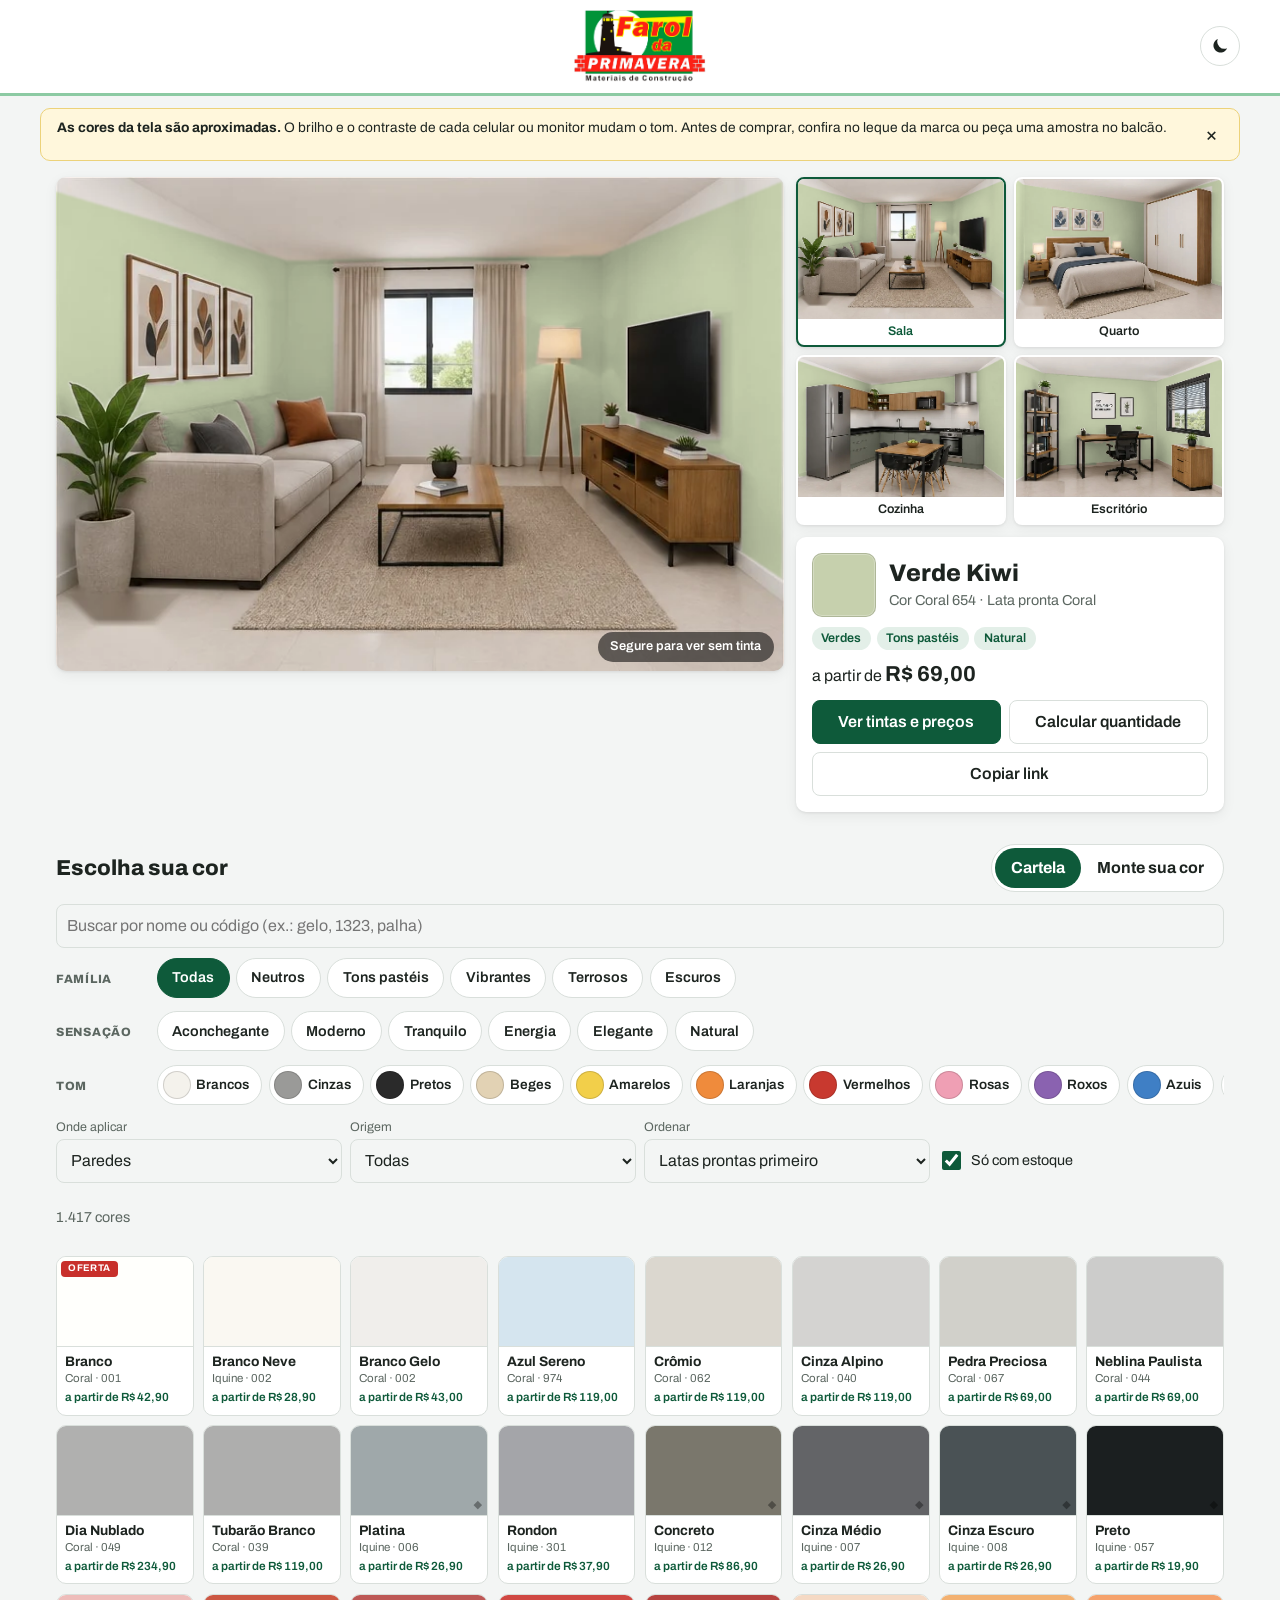
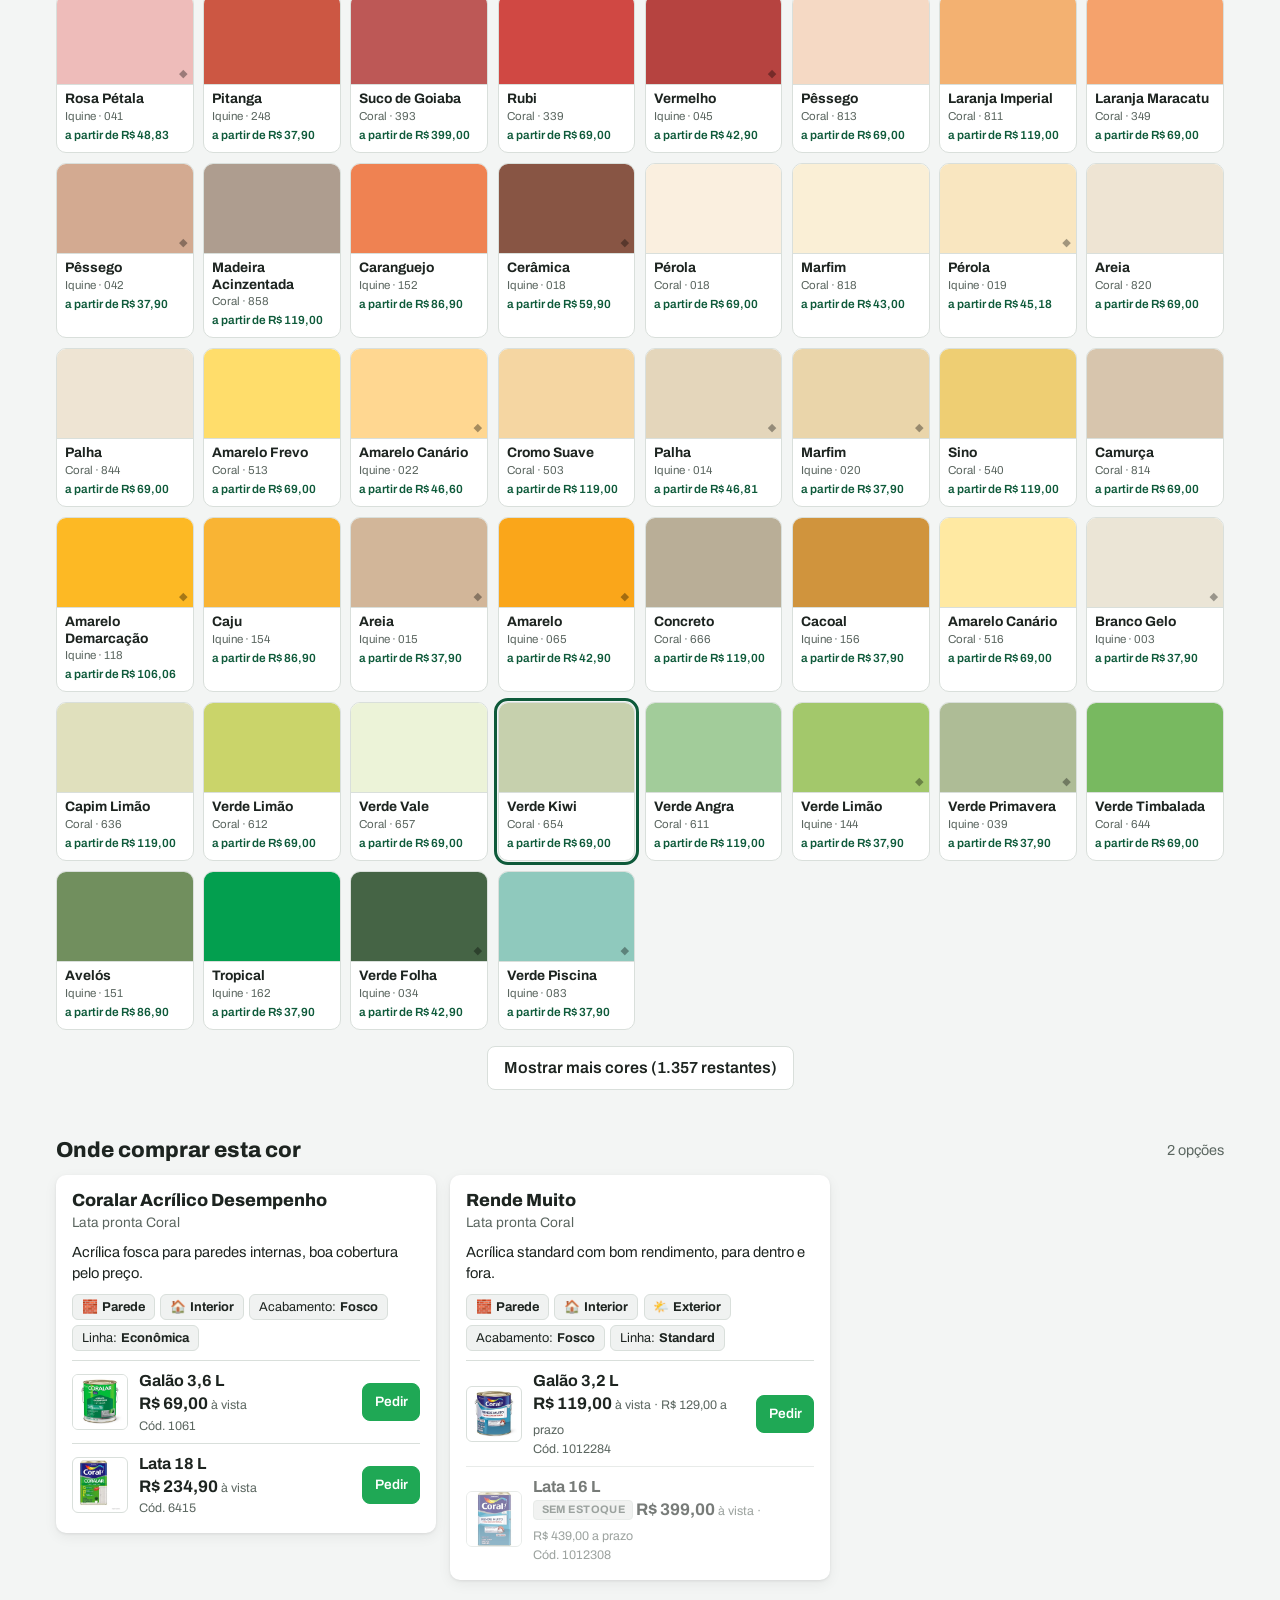
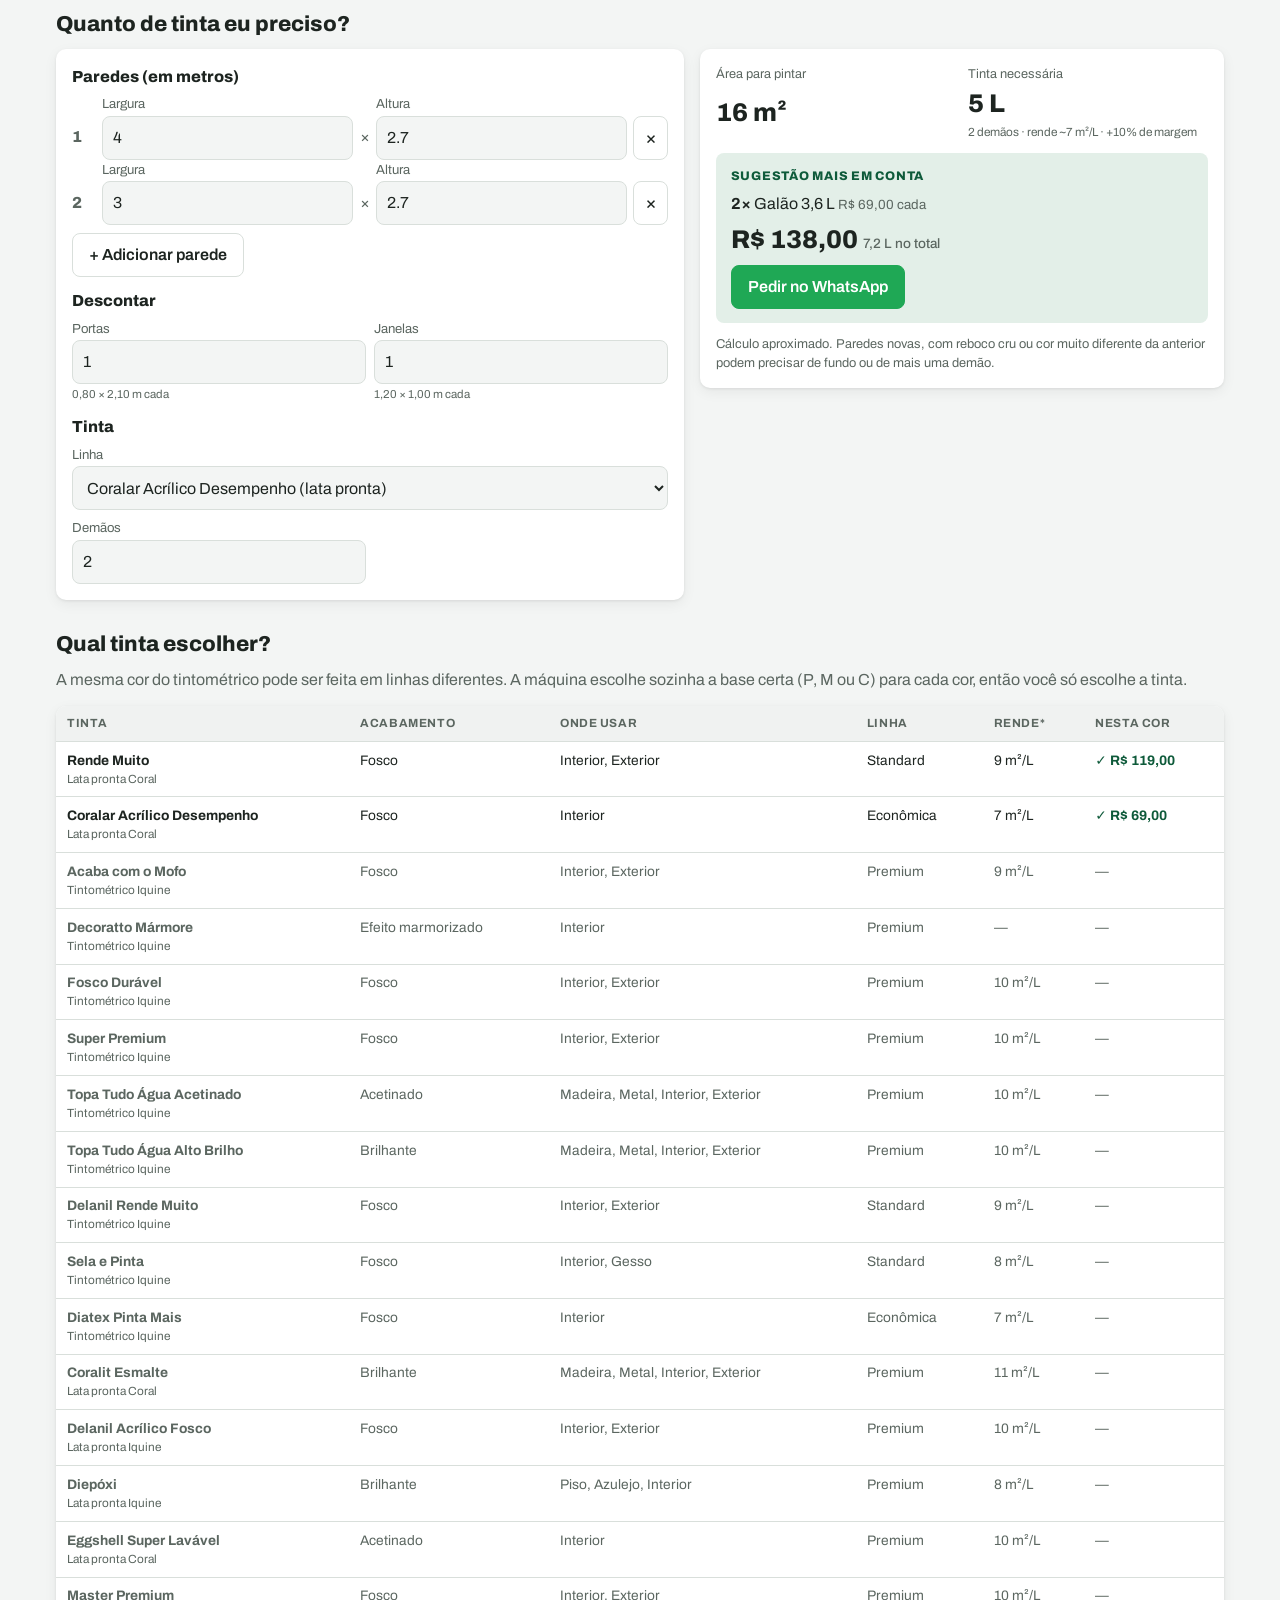
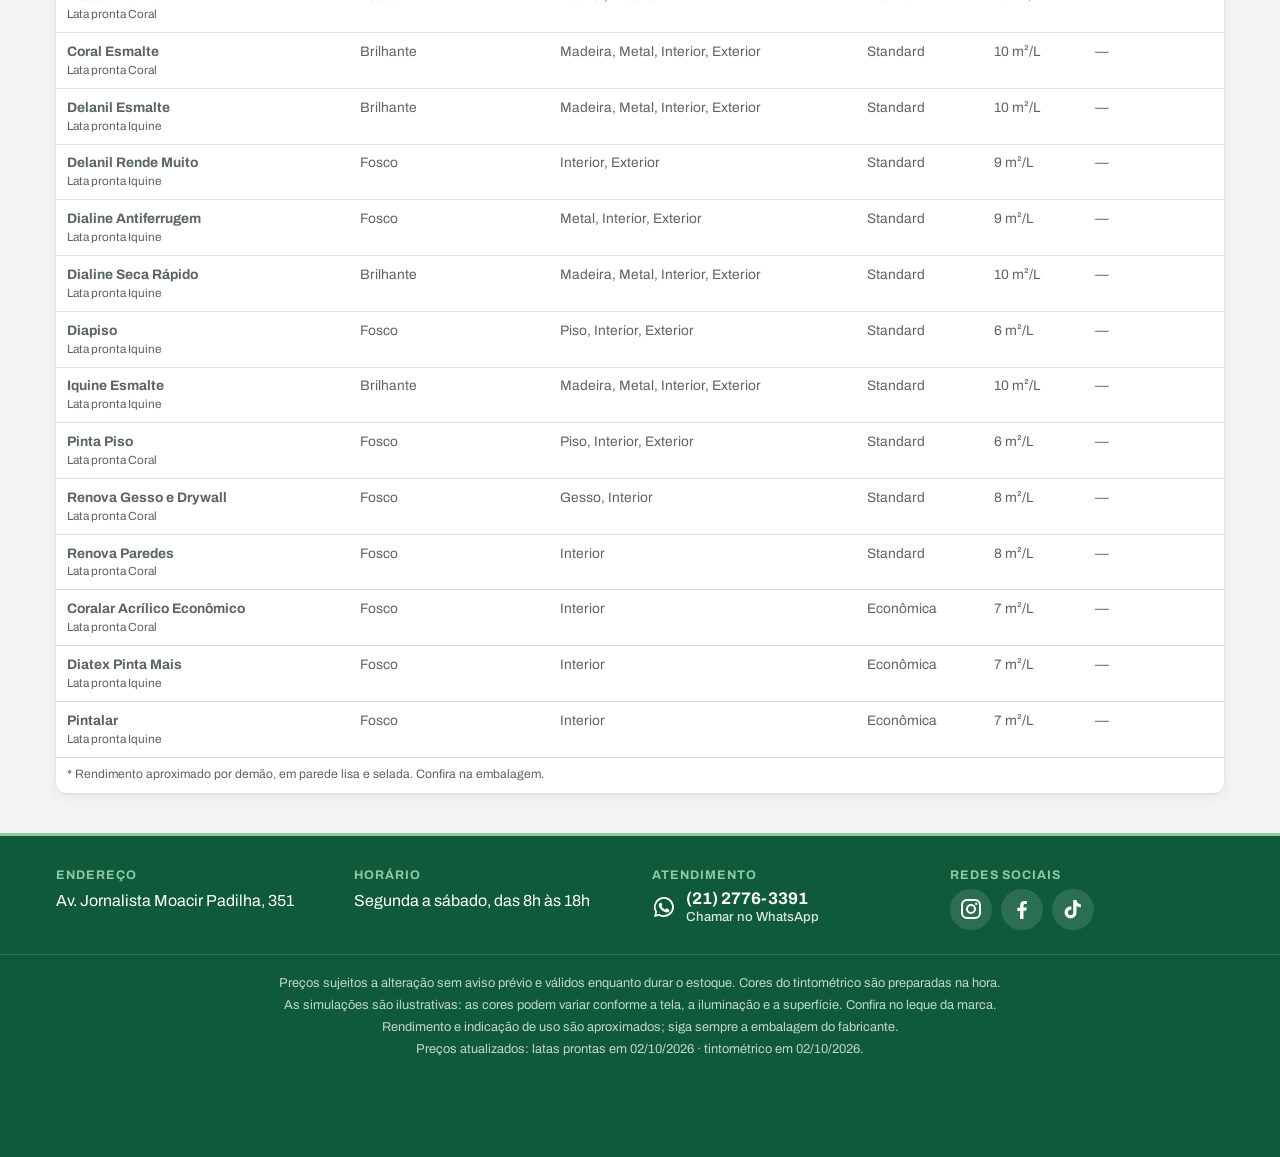
==== index.html @ 2ad03eaf "Primeira versão" ====
<!DOCTYPE html>
<html lang="pt-BR">
<head>
  <meta charset="utf-8">
  <meta name="viewport" content="width=device-width, initial-scale=1, viewport-fit=cover">
  <title>Simulador de Tintas · Farol da Primavera</title>
  <link rel="icon" href="icones/favicon.ico" sizes="any">
  <link rel="icon" href="icones/favicon.svg" type="image/svg+xml">
  <link rel="apple-touch-icon" href="icones/apple-touch-icon.png">
  <link rel="manifest" href="site.webmanifest">
  <meta name="theme-color" content="#0e5a3a">
  <meta name="apple-mobile-web-app-capable" content="yes">
  <meta name="mobile-web-app-capable" content="yes">
  <meta name="apple-mobile-web-app-status-bar-style" content="default">
  <meta name="apple-mobile-web-app-title" content="Tintas Farol">
  <meta property="og:image" content="icones/icon-512.png">
  <meta name="description" content="Veja as cores de tinta da loja aplicadas em ambientes, monte a sua cor no tintométrico Iquine e calcule quanto comprar.">
  <link rel="preconnect" href="https://fonts.googleapis.com">
  <link rel="preconnect" href="https://fonts.gstatic.com" crossorigin>
  <link rel="stylesheet" href="https://fonts.googleapis.com/css2?family=Archivo:wght@400;500;600;700;800&display=swap">
  <link rel="stylesheet" href="css/styles.css">
  <script>
    // aplica o tema salvo antes de desenhar a página, sem piscar
    try {
      var tema = localStorage.getItem("tema");
      if (tema === "claro" || tema === "escuro") document.documentElement.dataset.tema = tema;
    } catch (e) {}
  </script>
</head>
<body>
  <header class="topo">
    <div class="topo-conteudo">
      <a class="marca" href="#" aria-label="Farol da Primavera — início">
        <img src="marca/logo-farol-web.png" alt="Farol da Primavera Materiais de Construção" width="295" height="160">
      </a>
      <button class="instalar" id="btnInstalar" type="button" hidden>📲 Instalar<span class="instalar-app"> app</span></button>
      <button class="tema" id="tema" type="button" aria-label="Alternar modo escuro">
        <svg class="lua" viewBox="0 0 24 24" aria-hidden="true"><path fill="currentColor" d="M20.5 14.6A8.5 8.5 0 0 1 9.4 3.5a8.5 8.5 0 1 0 11.1 11.1z"/></svg>
        <svg class="sol" viewBox="0 0 24 24" aria-hidden="true"><circle cx="12" cy="12" r="4.5" fill="currentColor"/><path stroke="currentColor" stroke-width="2" stroke-linecap="round" d="M12 1.5v2.5M12 20v2.5M1.5 12H4M20 12h2.5M4.6 4.6l1.8 1.8M17.6 17.6l1.8 1.8M4.6 19.4l1.8-1.8M17.6 6.4l1.8-1.8"/></svg>
      </button>
    </div>
  </header>

  <!-- aviso de calibração de tela (js/app.js guarda se o cliente fechou) -->
  <div class="aviso-tela" id="avisoTela" hidden>
    <p><strong>As cores da tela são aproximadas.</strong> O brilho e o contraste de cada celular ou monitor mudam o tom.
      Antes de comprar, confira no leque da marca ou peça uma amostra no balcão.</p>
    <button type="button" id="fecharAvisoTela" aria-label="Fechar aviso">×</button>
  </div>

  <main>
    <!-- 1. Vitrine: ambiente grande pintado + os 4 ambientes na mesma cor + resumo da cor (js/vitrine.js) -->
    <section class="vitrine" aria-label="Cor escolhida nos ambientes">
      <div class="vitrine-foto">
        <canvas id="telaGrande" width="742" height="504" aria-label="Ambiente pintado com a cor escolhida"></canvas>
        <button type="button" class="ver-original" id="verOriginal">Segure para ver sem tinta</button>
      </div>
      <div class="vitrine-lado">
        <div class="miniaturas" id="miniaturas" role="tablist" aria-label="Ambientes"></div>
        <div class="cor-atual" id="corAtual"></div>
      </div>
    </section>

    <!-- 2. Explorar cores: cartela com filtros | monte sua cor (js/cartela.js, js/monte.js) -->
    <section class="secao" id="explorar" aria-labelledby="tituloExplorar">
      <div class="secao-topo">
        <h2 id="tituloExplorar">Escolha sua cor</h2>
        <div class="abas" role="tablist" aria-label="Como escolher">
          <button type="button" role="tab" class="aba" id="abaCartela" aria-selected="true" aria-controls="painelCartela">Cartela</button>
          <button type="button" role="tab" class="aba" id="abaMonte" aria-selected="false" aria-controls="painelMonte">Monte sua cor</button>
        </div>
      </div>
      <div id="painelCartela" role="tabpanel" aria-labelledby="abaCartela">
        <div class="filtros" id="filtros"></div>
        <div class="grade-cores" id="gradeCores"></div>
        <div class="mais"><button type="button" class="botao" id="mostrarMais" hidden>Mostrar mais cores</button></div>
      </div>
      <div id="painelMonte" role="tabpanel" aria-labelledby="abaMonte" hidden>
        <div class="monte" id="monte"></div>
      </div>
    </section>

    <!-- 3. Comprar esta cor: linhas, acabamentos, bases, embalagens e preço (js/compra.js) -->
    <section class="secao" id="compra" aria-labelledby="tituloCompra">
      <div class="secao-topo">
        <h2 id="tituloCompra">Onde comprar esta cor</h2>
        <span class="contagem" id="compraResumo"></span>
      </div>
      <div id="opcoes" class="opcoes"></div>
    </section>

    <!-- 4. Calculadora de tinta (js/calculadora.js) -->
    <section class="secao" id="calculadora" aria-labelledby="tituloCalc">
      <div class="secao-topo">
        <h2 id="tituloCalc">Quanto de tinta eu preciso?</h2>
      </div>
      <div class="calc" id="calc"></div>
    </section>

    <!-- 5. Comparativo das linhas (js/compra.js) -->
    <section class="secao" id="linhas" aria-labelledby="tituloLinhas">
      <div class="secao-topo">
        <h2 id="tituloLinhas">Qual tinta escolher?</h2>
      </div>
      <p class="secao-texto">A mesma cor do tintométrico pode ser feita em linhas diferentes. A máquina escolhe sozinha a base certa (P, M ou C) para cada cor, então você só escolhe a tinta.</p>
      <div class="tabela-rolagem"><table class="tabela-linhas" id="tabelaLinhas"></table></div>
    </section>
  </main>

  <footer class="rodape">
    <div class="rodape-conteudo">
      <div class="rodape-bloco">
        <h2>Endereço</h2>
        <p>Av. Jornalista Moacir Padilha, 351</p>
      </div>
      <div class="rodape-bloco">
        <h2>Horário</h2>
        <p>Segunda a sábado, das 8h às 18h</p>
      </div>
      <div class="rodape-bloco">
        <h2>Atendimento</h2>
        <!-- mesmo número de WHATSAPP em js/app.js -->
        <a class="rodape-whats" href="https://wa.me/552127763391" target="_blank" rel="noopener">
          <svg viewBox="0 0 24 24" aria-hidden="true"><path d="M12 2a10 10 0 0 0-8.6 15.1L2 22l5-1.3A10 10 0 1 0 12 2zm0 18.2c-1.6 0-3.1-.4-4.4-1.2l-.3-.2-3 .8.8-2.9-.2-.3A8.2 8.2 0 1 1 12 20.2zm4.5-6.1c-.2-.1-1.5-.7-1.7-.8-.2-.1-.4-.1-.6.1l-.8 1c-.1.2-.3.2-.5.1a6.7 6.7 0 0 1-3.3-2.9c-.3-.4.2-.4.7-1.3.1-.2 0-.3 0-.4l-.8-1.8c-.2-.5-.4-.4-.6-.4h-.5c-.2 0-.4.1-.7.3-.2.2-.9.9-.9 2.2s.9 2.6 1.1 2.7c.1.2 1.8 2.8 4.4 3.9 1.6.7 2.3.8 3.1.6.5-.1 1.5-.6 1.7-1.2.2-.6.2-1.1.1-1.2l-.7-.3z"/></svg>
          <span>(21) 2776-3391<small>Chamar no WhatsApp</small></span>
        </a>
      </div>
      <div class="rodape-bloco">
        <h2>Redes sociais</h2>
        <ul class="redes">
          <li><a href="https://www.instagram.com/faroldaprimavera/" target="_blank" rel="noopener" aria-label="Instagram">
            <svg viewBox="0 0 24 24" aria-hidden="true"><rect x="3" y="3" width="18" height="18" rx="5" fill="none" stroke="currentColor" stroke-width="2"/><circle cx="12" cy="12" r="4" fill="none" stroke="currentColor" stroke-width="2"/><circle cx="17.3" cy="6.7" r="1.2"/></svg></a></li>
          <li><a href="https://www.facebook.com/FarolDaPrimavera/" target="_blank" rel="noopener" aria-label="Facebook">
            <svg viewBox="0 0 24 24" aria-hidden="true"><path d="M13.5 22v-8.2h2.8l.4-3.2h-3.2V8.5c0-.9.3-1.6 1.6-1.6h1.7V4.1c-.3 0-1.3-.1-2.5-.1-2.5 0-4.2 1.5-4.2 4.3v2.4H7.3v3.2h2.8V22h3.4z"/></svg></a></li>
          <li><a href="https://www.tiktok.com/@faroldaprimavera" target="_blank" rel="noopener" aria-label="TikTok">
            <svg viewBox="0 0 24 24" aria-hidden="true"><path d="M16.6 5.8A4.3 4.3 0 0 1 15.5 3h-3.3v12.4a2.6 2.6 0 1 1-2.6-2.6c.3 0 .5 0 .8.1V9.5a6 6 0 1 0 5.1 5.9V9.1a7.4 7.4 0 0 0 4.3 1.4V7.2c-1 0-2.5-.5-3.2-1.4z"/></svg></a></li>
        </ul>
      </div>
    </div>
    <div class="rodape-avisos">
      <p>Preços sujeitos a alteração sem aviso prévio e válidos enquanto durar o estoque. Cores do tintométrico são preparadas na hora.</p>
      <p>As simulações são ilustrativas: as cores podem variar conforme a tela, a iluminação e a superfície. Confira no leque da marca.</p>
      <p>Rendimento e indicação de uso são aproximados; siga sempre a embalagem do fabricante.</p>
      <p id="atualizado"></p>
    </div>
  </footer>

  <div class="aviso-app" id="avisoIos" role="dialog" aria-labelledby="avisoIosTitulo" hidden>
    <p><strong id="avisoIosTitulo">Instalar no iPhone/iPad</strong>
      Toque em <strong>Compartilhar</strong> (quadrado com seta) e depois em <strong>Adicionar à Tela de Início</strong>.</p>
    <button class="aviso-app-botao" id="btnFecharIos" type="button">Entendi</button>
  </div>
  <div class="aviso-app" id="avisoVersao" role="status" hidden>
    <p>Nova versão disponível.</p>
    <button class="aviso-app-botao" id="btnAtualizar" type="button">Atualizar</button>
  </div>

  <!-- Ordem importa. Sem type="module" para abrir via file:// -->
  <script src="dados/tintas.js"></script>
  <script src="dados/ambientes.js"></script>
  <script src="js/app.js"></script>
  <script src="js/pintura.js"></script>
  <script src="js/vitrine.js"></script>
  <script src="js/compra.js"></script>
  <script src="js/calculadora.js"></script>
  <script src="js/cartela.js"></script>
  <script src="js/monte.js"></script>
  <script src="js/inicio.js"></script>
  <script src="js/pwa.js"></script>
</body>
</html>
---- css/styles.css ----
/* Simulador de Tintas · Farol da Primavera — todo o visual do site (mesma identidade do site de pisos) */

:root {
  --verde: #0e5a3a;
  --verde-escuro: #0a4229;
  --verde-claro: #e3efe8;
  --verde-linha: #8ccaa3;
  --amarelo: #f2c230;
  --vermelho: #c8302b;
  --fundo: #f3f5f4;
  --texto: #1d2420;
  --suave: #5b6660;
  --linha: #d9dfdb;
  --branco: #fff;
  --tinta: #1d2420; /* texto sobre branco/amarelo, igual nos dois temas */
  /* tons que mudam no modo escuro */
  --superficie: #fff;
  --foto-fundo: #e8ebe9;
  --peca-fundo: #f0f2f1;
  --filtros-fundo: rgba(243, 245, 244, 0.96);
  --verde-texto: var(--verde);
  --vermelho-texto: var(--vermelho);
  --desconto-fundo: #fbeceb;
  --raio: 10px;
  --sombra: 0 1px 3px rgba(0, 0, 0, 0.08), 0 4px 14px rgba(0, 0, 0, 0.06);
  color-scheme: light;
}

/* Modo escuro: segue o sistema, a menos que o botão do topo tenha escolhido outro */
@media (prefers-color-scheme: dark) {
  :root:not([data-tema="claro"]) {
    --verde-claro: #1d3a2b;
    --fundo: #121614;
    --texto: #e4e9e6;
    --suave: #9aa59f;
    --linha: #2f3833;
    --superficie: #1b211e;
    --foto-fundo: #232a26;
    --peca-fundo: #1f2622;
    --filtros-fundo: rgba(18, 22, 20, 0.94);
    --verde-texto: #6fcb94;
    --vermelho-texto: #f07a74;
    --desconto-fundo: #3a1f1e;
    --sombra: 0 1px 3px rgba(0, 0, 0, 0.4), 0 4px 14px rgba(0, 0, 0, 0.3);
    color-scheme: dark;
  }
}

:root[data-tema="escuro"] {
  --verde-claro: #1d3a2b;
  --fundo: #121614;
  --texto: #e4e9e6;
  --suave: #9aa59f;
  --linha: #2f3833;
  --superficie: #1b211e;
  --foto-fundo: #232a26;
  --peca-fundo: #1f2622;
  --filtros-fundo: rgba(18, 22, 20, 0.94);
  --verde-texto: #6fcb94;
  --vermelho-texto: #f07a74;
  --desconto-fundo: #3a1f1e;
  --sombra: 0 1px 3px rgba(0, 0, 0, 0.4), 0 4px 14px rgba(0, 0, 0, 0.3);
  color-scheme: dark;
}

*,
*::before,
*::after {
  box-sizing: border-box;
}

html,
body {
  margin: 0;
  overflow-x: hidden;
}

body {
  font-family: "Archivo", system-ui, -apple-system, "Segoe UI", Roboto, sans-serif;
  background: var(--fundo);
  color: var(--texto);
  line-height: 1.45;
}

img {
  max-width: 100%;
  display: block;
}

button,
input,
select {
  font: inherit;
  color: inherit;
}

h1, h2, h3 {
  line-height: 1.15;
  margin: 0;
}

/* ---------- Topo ---------- */

.topo {
  background: var(--superficie);
  color: var(--texto);
  padding: 0.5rem 1rem;
  border-bottom: 3px solid var(--verde-linha);
}

.topo-conteudo {
  max-width: 1200px;
  margin: 0 auto;
  display: flex;
  align-items: center;
  justify-content: center;
  position: relative;
}

/* a logo tem letras escuras sobre fundo transparente: placa clara nos dois temas */
.marca {
  flex: none;
  display: block;
  background: var(--branco);
  border-radius: 8px;
  padding: 0.15rem 0.35rem;
}

.tema {
  position: absolute;
  right: 0;
  top: 50%;
  transform: translateY(-50%);
  display: grid;
  place-items: center;
  width: 2.5rem;
  height: 2.5rem;
  border: 1px solid var(--linha);
  border-radius: 50%;
  background: var(--superficie);
  color: var(--texto);
  cursor: pointer;
}

.tema:hover {
  border-color: var(--verde-texto);
  color: var(--verde-texto);
}

.tema svg {
  width: 1.25rem;
  height: 1.25rem;
}

/* mostra a lua no tema claro e o sol no escuro */
.tema .sol,
:root[data-tema="escuro"] .tema .lua {
  display: none;
}

:root[data-tema="escuro"] .tema .sol {
  display: block;
}

@media (prefers-color-scheme: dark) {
  :root:not([data-tema="claro"]) .tema .lua {
    display: none;
  }

  :root:not([data-tema="claro"]) .tema .sol {
    display: block;
  }
}

.marca img {
  height: 56px;
  width: auto;
}

@media (min-width: 720px) {
  .marca img {
    height: 72px;
  }
}

/* ---------- Aviso de tela ---------- */

.aviso-tela {
  display: flex;
  gap: 0.75rem;
  align-items: flex-start;
  max-width: 1200px;
  margin: 0.75rem auto 0;
  padding: 0.6rem 0.75rem 0.6rem 1rem;
  background: #fff7dc;
  color: var(--tinta);
  border: 1px solid #ecd27a;
  border-radius: var(--raio);
  font-size: 0.86rem;
}

.aviso-tela p { margin: 0; flex: 1; }
.aviso-tela button {
  flex: none;
  width: 2rem;
  height: 2rem;
  border: 0;
  border-radius: 50%;
  background: transparent;
  font-size: 1.3rem;
  cursor: pointer;
  color: var(--tinta);
}
.aviso-tela[hidden] { display: none; }

@media (max-width: 1232px) {
  .aviso-tela { margin-left: 1rem; margin-right: 1rem; }
}

/* ---------- Elementos comuns ---------- */

main { max-width: 1200px; margin: 0 auto; }

.botao {
  display: inline-flex;
  align-items: center;
  justify-content: center;
  gap: 0.4rem;
  min-height: 44px;
  padding: 0.55rem 1rem;
  border: 1px solid var(--linha);
  border-radius: 8px;
  background: var(--superficie);
  color: var(--texto);
  font-weight: 600;
  text-decoration: none;
  cursor: pointer;
}
.botao:hover { border-color: var(--verde-texto); color: var(--verde-texto); }
.botao.primario { background: var(--verde); border-color: var(--verde); color: var(--branco); }
.botao.primario:hover { background: var(--verde-escuro); color: var(--branco); }
.botao.whats { background: #1fa855; border-color: #1fa855; color: #fff; }
.botao.whats:hover { background: #178a45; color: #fff; }
.botao[hidden] { display: none; }

.link {
  border: 0;
  padding: 0;
  background: none;
  color: var(--verde-texto);
  font-weight: 600;
  text-decoration: underline;
  cursor: pointer;
}

button:focus-visible, a:focus-visible, input:focus-visible, select:focus-visible {
  outline: 3px solid var(--amarelo);
  outline-offset: 2px;
}

.chip {
  display: inline-flex;
  flex-direction: column;
  align-items: center;
  justify-content: center;
  min-height: 40px;
  padding: 0.35rem 0.9rem;
  border: 1px solid var(--linha);
  border-radius: 999px;
  background: var(--superficie);
  color: var(--texto);
  font-weight: 600;
  font-size: 0.9rem;
  cursor: pointer;
  white-space: nowrap;
  line-height: 1.15;
}
.chip small { font-weight: 500; font-size: 0.72rem; color: var(--suave); }
.chip[aria-pressed="true"] { background: var(--verde); border-color: var(--verde); color: var(--branco); }
.chip[aria-pressed="true"] small { color: rgba(255, 255, 255, 0.85); }
.chip.fora { opacity: 0.55; text-decoration: line-through; }

.selo {
  display: inline-block;
  padding: 0.05rem 0.45rem;
  border-radius: 4px;
  background: var(--vermelho);
  color: #fff;
  font-size: 0.68rem;
  font-weight: 700;
  letter-spacing: 0.04em;
  text-transform: uppercase;
  vertical-align: 2px;
}
.selo.cinza { background: var(--foto-fundo); color: var(--suave); border: 1px solid var(--linha); }

.amostra {
  display: block;
  flex: none;
  border-radius: 10px;
  border: 1px solid rgba(0, 0, 0, 0.12);
  box-shadow: inset 0 0 0 1px rgba(255, 255, 255, 0.25);
}

.vazio { color: var(--suave); margin: 0.5rem 0; }

.secao { padding: 1.5rem 1rem 0; }
.secao-topo {
  display: flex;
  flex-wrap: wrap;
  align-items: center;
  justify-content: space-between;
  gap: 0.5rem 1rem;
  margin-bottom: 0.75rem;
}
.secao-topo h2 { font-size: 1.35rem; font-weight: 800; }
.secao-texto { margin: 0 0 0.9rem; color: var(--suave); }
.contagem { color: var(--suave); font-size: 0.9rem; }

/* ---------- Vitrine ---------- */

.vitrine {
  display: grid;
  gap: 0.75rem;
  padding: 0.75rem 0 0;
}

.vitrine-foto {
  position: relative;
  background: var(--foto-fundo);
  line-height: 0;
}
.vitrine-foto canvas { width: 100%; height: auto; display: block; }

.ver-original {
  position: absolute;
  right: 0.6rem;
  bottom: 0.6rem;
  padding: 0.45rem 0.8rem;
  border: 0;
  border-radius: 999px;
  background: rgba(0, 0, 0, 0.55);
  color: #fff;
  font-size: 0.8rem;
  font-weight: 600;
  line-height: 1.2;
  cursor: pointer;
  user-select: none;
  -webkit-user-select: none;
  touch-action: none;
}

.vitrine-lado { display: grid; gap: 0.75rem; padding: 0 1rem; align-content: start; }

.miniaturas {
  display: grid;
  grid-template-columns: repeat(4, 1fr);
  gap: 0.5rem;
}
.mini {
  padding: 0;
  border: 2px solid transparent;
  border-radius: 8px;
  background: var(--superficie);
  overflow: hidden;
  cursor: pointer;
  color: var(--texto);
  box-shadow: var(--sombra);
}
.mini canvas { width: 100%; height: auto; display: block; }
.mini span { display: block; padding: 0.2rem 0.3rem 0.3rem; font-size: 0.78rem; font-weight: 600; }
.mini[aria-selected="true"] { border-color: var(--verde); }
.mini[aria-selected="true"] span { color: var(--verde-texto); }

.cor-atual {
  background: var(--superficie);
  border-radius: var(--raio);
  box-shadow: var(--sombra);
  padding: 1rem;
  display: grid;
  gap: 0.6rem;
}
.cor-topo { display: flex; gap: 0.8rem; align-items: center; }
.cor-topo .amostra { width: 64px; height: 64px; }
.cor-nome { font-size: 1.5rem; font-weight: 800; }
.cor-origem { margin: 0.15rem 0 0; color: var(--suave); font-size: 0.9rem; }
.chips-info { display: flex; flex-wrap: wrap; gap: 0.35rem; }
.chip-info {
  padding: 0.15rem 0.6rem;
  border-radius: 999px;
  background: var(--verde-claro);
  color: var(--verde-texto);
  font-size: 0.78rem;
  font-weight: 600;
}
.cor-preco { margin: 0; font-size: 1rem; }
.cor-preco strong { font-size: 1.35rem; }
.cor-mesmas { margin: 0; font-size: 0.88rem; color: var(--suave); }
.cor-acoes { display: flex; flex-wrap: wrap; gap: 0.5rem; }
.cor-acoes .botao { flex: 1 1 auto; }

/* barrinha fixa com a cor escolhida (aparece quando a foto sai da tela) */
.barra-cor {
  position: fixed;
  left: 0.5rem;
  right: 0.5rem;
  bottom: calc(0.5rem + env(safe-area-inset-bottom));
  z-index: 40;
  display: flex;
  align-items: center;
  gap: 0.6rem;
  max-width: 34rem;
  margin: 0 auto;
  padding: 0.5rem 0.5rem 0.5rem 0.6rem;
  background: var(--superficie);
  border: 1px solid var(--linha);
  border-radius: 12px;
  box-shadow: 0 6px 24px rgba(0, 0, 0, 0.18);
}
.barra-cor[hidden] { display: none; }
.barra-cor .amostra { width: 40px; height: 40px; border-radius: 8px; }
.barra-txt { flex: 1; min-width: 0; display: flex; flex-direction: column; line-height: 1.2; }
.barra-txt strong { white-space: nowrap; overflow: hidden; text-overflow: ellipsis; }
.barra-txt small { color: var(--suave); }
.barra-cor .botao { min-height: 40px; padding: 0.4rem 0.8rem; }

/* ---------- Onde comprar ---------- */

.opcoes { display: grid; gap: 0.9rem; }
.opcao {
  background: var(--superficie);
  border-radius: var(--raio);
  box-shadow: var(--sombra);
  padding: 1rem;
  display: grid;
  gap: 0.6rem;
  min-width: 0;
}
.opcao.tinto { border-top: 4px solid var(--amarelo); }
.opcao h3 { font-size: 1.1rem; font-weight: 800; }
.opcao-sub { margin: 0.1rem 0 0; color: var(--suave); font-size: 0.86rem; }
.opcao-desc { margin: 0; font-size: 0.92rem; }
.ficha { display: flex; flex-wrap: wrap; gap: 0.35rem; }
.onde, .atributo {
  display: inline-flex;
  align-items: center;
  gap: 0.25rem;
  padding: 0.15rem 0.55rem;
  border-radius: 6px;
  background: var(--peca-fundo);
  border: 1px solid var(--linha);
  font-size: 0.8rem;
}
.onde { font-weight: 700; }

.produtos { list-style: none; margin: 0; padding: 0; display: grid; gap: 0.5rem; }
.produto {
  display: grid;
  grid-template-columns: 56px 1fr auto;
  gap: 0.7rem;
  align-items: center;
  padding-top: 0.5rem;
  border-top: 1px solid var(--linha);
}
.produto img { width: 56px; height: 56px; object-fit: contain; background: #fff; border-radius: 6px; border: 1px solid var(--linha); }
.produto .lata { width: 56px; height: 56px; border-radius: 6px 6px 10px 10px; border: 1px solid var(--linha); }
.produto.fora { opacity: 0.6; }
.produto-emb { font-weight: 700; }
.produto-preco { font-variant-numeric: tabular-nums; }
.produto-preco b { font-size: 1.05rem; }
.produto-preco s { color: var(--suave); }
.produto-preco small, .produto-cod { color: var(--suave); font-size: 0.78rem; }
.produto .botao { min-height: 38px; padding: 0.35rem 0.7rem; font-size: 0.85rem; }
.consulte { color: var(--suave); font-size: 0.85rem; }

.passo { margin: 0.3rem 0 0; font-size: 0.78rem; font-weight: 800; text-transform: uppercase; letter-spacing: 0.06em; color: var(--suave); }
.chips { display: flex; flex-wrap: wrap; gap: 0.4rem; }
.preco-tinto {
  display: grid;
  gap: 0.25rem;
  justify-items: start;
  padding: 0.9rem;
  border-radius: 8px;
  background: var(--peca-fundo);
}
.preco-grande { font-size: 2rem; font-weight: 800; line-height: 1.1; font-variant-numeric: tabular-nums; }
.preco-conta { color: var(--suave); font-size: 0.86rem; }
.preco-pedir { margin: 0.3rem 0; font-size: 0.92rem; }

/* ---------- Calculadora ---------- */

.calc { display: grid; gap: 1rem; }
.calc-campos {
  display: grid;
  gap: 0.75rem;
  background: var(--superficie);
  border-radius: var(--raio);
  box-shadow: var(--sombra);
  padding: 1rem;
}
.calc fieldset { border: 0; margin: 0; padding: 0; display: grid; gap: 0.5rem; min-width: 0; }
.calc legend { font-weight: 800; margin-bottom: 0.4rem; padding: 0; }
.calc label { display: grid; gap: 0.15rem; font-size: 0.82rem; color: var(--suave); }
.calc label small { font-size: 0.72rem; }
.calc input, .calc select, .filtro-selects select, .busca input {
  min-height: 44px;
  width: 100%;
  padding: 0.4rem 0.6rem;
  border: 1px solid var(--linha);
  border-radius: 8px;
  background: var(--fundo);
  color: var(--texto);
  font-size: 1rem;
}
.parede-linha { display: grid; grid-template-columns: 1.5rem 1fr auto 1fr 2.2rem; gap: 0.4rem; align-items: end; }
.parede-n { font-weight: 800; color: var(--suave); padding-bottom: 0.7rem; }
.parede-linha > span[aria-hidden] { padding-bottom: 0.7rem; color: var(--suave); }
.remover { width: 2.2rem; height: 44px; border: 1px solid var(--linha); border-radius: 8px; background: var(--superficie); color: var(--texto); cursor: pointer; font-size: 1.2rem; }
.calc-desc { grid-template-columns: 1fr 1fr; }
.calc-desc legend { grid-column: 1 / -1; }
.calc-desc .largo { grid-column: 1 / -1; }
#calcMais { justify-self: start; }

.calc-resultado {
  display: grid;
  gap: 0.75rem;
  align-content: start;
  background: var(--superficie);
  border-radius: var(--raio);
  box-shadow: var(--sombra);
  padding: 1rem;
}
.calc-numeros { display: grid; grid-template-columns: 1fr 1fr; gap: 0.75rem; }
.calc-numeros div { display: grid; gap: 0.1rem; }
.calc-numeros span { font-size: 0.8rem; color: var(--suave); }
.calc-numeros b { font-size: 1.6rem; font-weight: 800; }
.calc-numeros small { font-size: 0.74rem; color: var(--suave); }
.calc-sugestao { display: grid; gap: 0.4rem; justify-items: start; padding: 0.9rem; border-radius: 8px; background: var(--verde-claro); }
.calc-sugestao > span { font-size: 0.78rem; font-weight: 800; text-transform: uppercase; letter-spacing: 0.06em; color: var(--verde-texto); }
.calc-sugestao ul { margin: 0; padding: 0; list-style: none; }
.calc-sugestao small { color: var(--suave); }
.calc-total { font-size: 1.6rem; font-weight: 800; }
.calc-total small { font-size: 0.85rem; font-weight: 500; color: var(--suave); }
.calc-nota { margin: 0; font-size: 0.8rem; color: var(--suave); }

/* ---------- Escolha sua cor ---------- */

.abas { display: inline-flex; border: 1px solid var(--linha); border-radius: 999px; padding: 3px; background: var(--superficie); }
.aba {
  min-height: 40px;
  padding: 0.3rem 1rem;
  border: 0;
  border-radius: 999px;
  background: transparent;
  color: var(--texto);
  font-weight: 700;
  cursor: pointer;
}
.aba[aria-selected="true"] { background: var(--verde); color: var(--branco); }

.filtros { display: grid; gap: 0.6rem; margin-bottom: 0.9rem; }
.filtro-linha { display: grid; gap: 0.3rem; min-width: 0; }
.filtro-rot { font-size: 0.75rem; font-weight: 800; text-transform: uppercase; letter-spacing: 0.06em; color: var(--suave); }
.rolagem {
  display: flex;
  gap: 0.4rem;
  overflow-x: auto;
  padding-bottom: 0.25rem;
  scrollbar-width: thin;
  -webkit-overflow-scrolling: touch;
}
.tom {
  display: inline-flex;
  align-items: center;
  gap: 0.35rem;
  min-height: 40px;
  padding: 0.25rem 0.75rem 0.25rem 0.3rem;
  border: 1px solid var(--linha);
  border-radius: 999px;
  background: var(--superficie);
  color: var(--texto);
  font-size: 0.85rem;
  font-weight: 600;
  white-space: nowrap;
  cursor: pointer;
}
.tom span { width: 28px; height: 28px; border-radius: 50%; border: 1px solid rgba(0, 0, 0, 0.15); }
.tom[aria-pressed="true"] { border-color: var(--verde); box-shadow: inset 0 0 0 2px var(--verde); }
.filtro-selects { display: grid; grid-template-columns: 1fr 1fr; gap: 0.5rem; align-items: end; }
.filtro-selects label { display: grid; gap: 0.15rem; font-size: 0.78rem; color: var(--suave); }
.filtro-selects .check { display: flex; align-items: center; gap: 0.4rem; min-height: 44px; font-size: 0.9rem; color: var(--texto); }
.filtro-selects .check input { width: 1.2rem; height: 1.2rem; accent-color: var(--verde); }

.grade-cores {
  display: grid;
  grid-template-columns: repeat(auto-fill, minmax(104px, 1fr));
  gap: 0.6rem;
}
.amostra-card {
  display: grid;
  align-content: start;
  padding: 0 0 0.5rem;
  border: 1px solid var(--linha);
  border-radius: 10px;
  background: var(--superficie);
  color: var(--texto);
  text-align: left;
  overflow: hidden;
  cursor: pointer;
}
.amostra-card[aria-pressed="true"] { outline: 3px solid var(--verde); outline-offset: 1px; }
.amostra-cor { position: relative; height: 74px; margin-bottom: 0.4rem; border-bottom: 1px solid var(--linha); }
.amostra-cor .selo { position: absolute; left: 4px; top: 4px; font-size: 0.6rem; }
.maquina { position: absolute; right: 5px; bottom: 3px; font-size: 0.7rem; color: rgba(0, 0, 0, 0.35); }
.amostra-nome, .amostra-cod, .amostra-preco { padding: 0 0.5rem; }
.amostra-nome { font-weight: 700; font-size: 0.86rem; line-height: 1.2; }
.amostra-cod { font-size: 0.72rem; color: var(--suave); }
.amostra-preco { font-size: 0.74rem; font-weight: 600; color: var(--verde-texto); margin-top: 0.15rem; }
.mais { display: flex; justify-content: center; padding: 1rem 0; }

/* Monte sua cor */
.monte { display: grid; gap: 0.8rem; }
.seg { display: inline-flex; gap: 0.3rem; }
.gradiente {
  display: grid;
  grid-template-columns: repeat(19, 1fr);
  gap: 2px;
  border-radius: 10px;
  overflow: hidden;
  max-width: 720px;
  touch-action: manipulation;
}
.gradiente button { aspect-ratio: 1; border: 0; padding: 0; min-width: 0; cursor: pointer; border-radius: 2px; }
.gradiente button[aria-pressed="true"] { outline: 3px solid var(--texto); outline-offset: -3px; box-shadow: inset 0 0 0 5px var(--superficie); position: relative; z-index: 1; }
.monte-escolha {
  display: flex;
  align-items: center;
  gap: 0.7rem;
  max-width: 720px;
  padding: 0.7rem;
  background: var(--superficie);
  border-radius: var(--raio);
  box-shadow: var(--sombra);
}
.monte-escolha[hidden] { display: none; }
.monte-escolha .amostra { width: 48px; height: 48px; }
.monte-escolha div { flex: 1; display: flex; flex-direction: column; line-height: 1.25; }
.monte-escolha small { color: var(--suave); }

/* ---------- Tabela das linhas ---------- */

.tabela-rolagem { overflow-x: auto; background: var(--superficie); border-radius: var(--raio); box-shadow: var(--sombra); }
.tabela-linhas { width: 100%; border-collapse: collapse; font-size: 0.86rem; min-width: 640px; }
.tabela-linhas th, .tabela-linhas td { padding: 0.55rem 0.7rem; text-align: left; border-bottom: 1px solid var(--linha); vertical-align: top; }
.tabela-linhas th { font-size: 0.74rem; text-transform: uppercase; letter-spacing: 0.05em; color: var(--suave); background: var(--peca-fundo); }
.tabela-linhas td small { display: block; color: var(--suave); font-size: 0.74rem; }
.tabela-linhas tr:not(.tem) td { color: var(--suave); }
.tabela-linhas tr.tem td:last-child { color: var(--verde-texto); font-weight: 700; white-space: nowrap; }
.tabela-linhas tfoot td { font-size: 0.76rem; color: var(--suave); border-bottom: 0; }

/* ---------- Telas maiores ---------- */

@media (min-width: 720px) {
  .secao { padding: 2rem 1rem 0; }
  .calc { grid-template-columns: 1.2fr 1fr; align-items: start; }
  .filtro-selects { grid-template-columns: repeat(4, 1fr); }
  .grade-cores { grid-template-columns: repeat(auto-fill, minmax(130px, 1fr)); }
  .amostra-cor { height: 90px; }
  .opcoes { grid-template-columns: repeat(auto-fill, minmax(340px, 1fr)); align-items: start; }
  .filtro-linha { grid-template-columns: 6rem 1fr; align-items: center; }
}

@media (min-width: 980px) {
  .vitrine { grid-template-columns: 1.7fr 1fr; padding: 1rem 1rem 0; align-items: start; }
  .vitrine-foto { border-radius: var(--raio); overflow: hidden; box-shadow: var(--sombra); }
  .vitrine-lado { padding: 0; }
  .miniaturas { grid-template-columns: repeat(2, 1fr); }
}

/* ---------- Rodapé ---------- */

.rodape {
  margin-top: 2.5rem;
  background: var(--verde);
  color: var(--branco);
  border-top: 3px solid var(--verde-linha);
}

.rodape-conteudo {
  max-width: 1200px;
  margin: 0 auto;
  padding: 2rem 1rem 1.5rem;
  display: grid;
  grid-template-columns: repeat(auto-fit, minmax(min(100%, 220px), 1fr));
  gap: 1.5rem;
}

.rodape h2 {
  font-size: 0.78rem;
  font-weight: 700;
  text-transform: uppercase;
  letter-spacing: 0.08em;
  color: var(--verde-linha);
  margin-bottom: 0.4rem;
}

.rodape-bloco p {
  margin: 0;
  font-size: 1rem;
}

.rodape a {
  color: var(--branco);
}

.rodape svg {
  width: 1.5rem;
  height: 1.5rem;
  fill: currentColor;
  flex: none;
}

.rodape-whats {
  display: inline-flex;
  align-items: center;
  gap: 0.6rem;
  text-decoration: none;
  font-weight: 700;
  font-size: 1.05rem;
}

.rodape-whats span {
  display: flex;
  flex-direction: column;
  line-height: 1.2;
}

.rodape-whats small {
  font-weight: 500;
  font-size: 0.82rem;
  opacity: 0.85;
}

.rodape-whats:hover small {
  text-decoration: underline;
}

.redes {
  list-style: none;
  margin: 0;
  padding: 0;
  display: flex;
  gap: 0.6rem;
}

.redes a {
  display: grid;
  place-items: center;
  width: 2.6rem;
  height: 2.6rem;
  border-radius: 50%;
  background: rgba(255, 255, 255, 0.12);
  transition: background 0.15s;
}

.redes a:hover,
.redes a:focus-visible {
  background: rgba(255, 255, 255, 0.25);
}

.rodape-avisos {
  border-top: 1px solid rgba(255, 255, 255, 0.15);
  padding: 1rem 1rem 1.5rem;
  text-align: center;
  font-size: 0.8rem;
  color: rgba(255, 255, 255, 0.75);
}

.rodape-avisos p {
  margin: 0.2rem 0;
}

/* ---------- Aplicativo instalável (js/pwa.js) ---------- */

/* iPhone em paisagem com viewport-fit=cover: o conteúdo não entra embaixo do entalhe */
body {
  padding-left: env(safe-area-inset-left);
  padding-right: env(safe-area-inset-right);
}

.instalar {
  position: absolute;
  left: 0;
  top: 50%;
  transform: translateY(-50%);
  display: inline-flex;
  align-items: center;
  gap: 0.25rem;
  padding: 0.45rem 0.75rem;
  border: 1px solid var(--linha);
  border-radius: 999px;
  background: var(--superficie);
  color: var(--texto);
  font-size: 0.85rem;
  font-weight: 600;
  cursor: pointer;
}

.instalar:hover {
  border-color: var(--verde-texto);
  color: var(--verde-texto);
}

.instalar[hidden],
.aviso-app[hidden] {
  display: none;
}

.aviso-app {
  position: fixed;
  left: 50%;
  bottom: calc(1rem + env(safe-area-inset-bottom));
  transform: translateX(-50%);
  z-index: 50;
  width: min(30rem, calc(100% - 2rem));
  display: flex;
  align-items: center;
  gap: 0.75rem;
  padding: 0.75rem 0.75rem 0.75rem 1rem;
  border: 1px solid var(--linha);
  border-radius: var(--raio);
  background: var(--superficie);
  color: var(--texto);
  box-shadow: var(--sombra);
}

.aviso-app p {
  margin: 0;
  flex: 1;
  font-size: 0.9rem;
}

.aviso-app p > strong:first-child {
  display: block;
}

.aviso-app-botao {
  flex: none;
  padding: 0.5rem 0.9rem;
  border: 0;
  border-radius: 8px;
  background: var(--verde);
  color: var(--branco);
  font-weight: 600;
  cursor: pointer;
}

/* Aberto como aplicativo: respeita a barra do iPhone e não oferece instalar de novo */
@media (display-mode: standalone) {
  .topo {
    padding-top: calc(0.5rem + env(safe-area-inset-top));
  }

  .instalar {
    display: none !important;
  }
}

@media (max-width: 400px) {
  .instalar-app {
    display: none;
  }
}

/* espaço para a barrinha fixa da cor não cobrir o fim da página */
body { padding-bottom: calc(4.5rem + env(safe-area-inset-bottom)); }
.rodape { margin-bottom: calc(-4.5rem - env(safe-area-inset-bottom)); padding-bottom: calc(4.5rem + env(safe-area-inset-bottom)); }
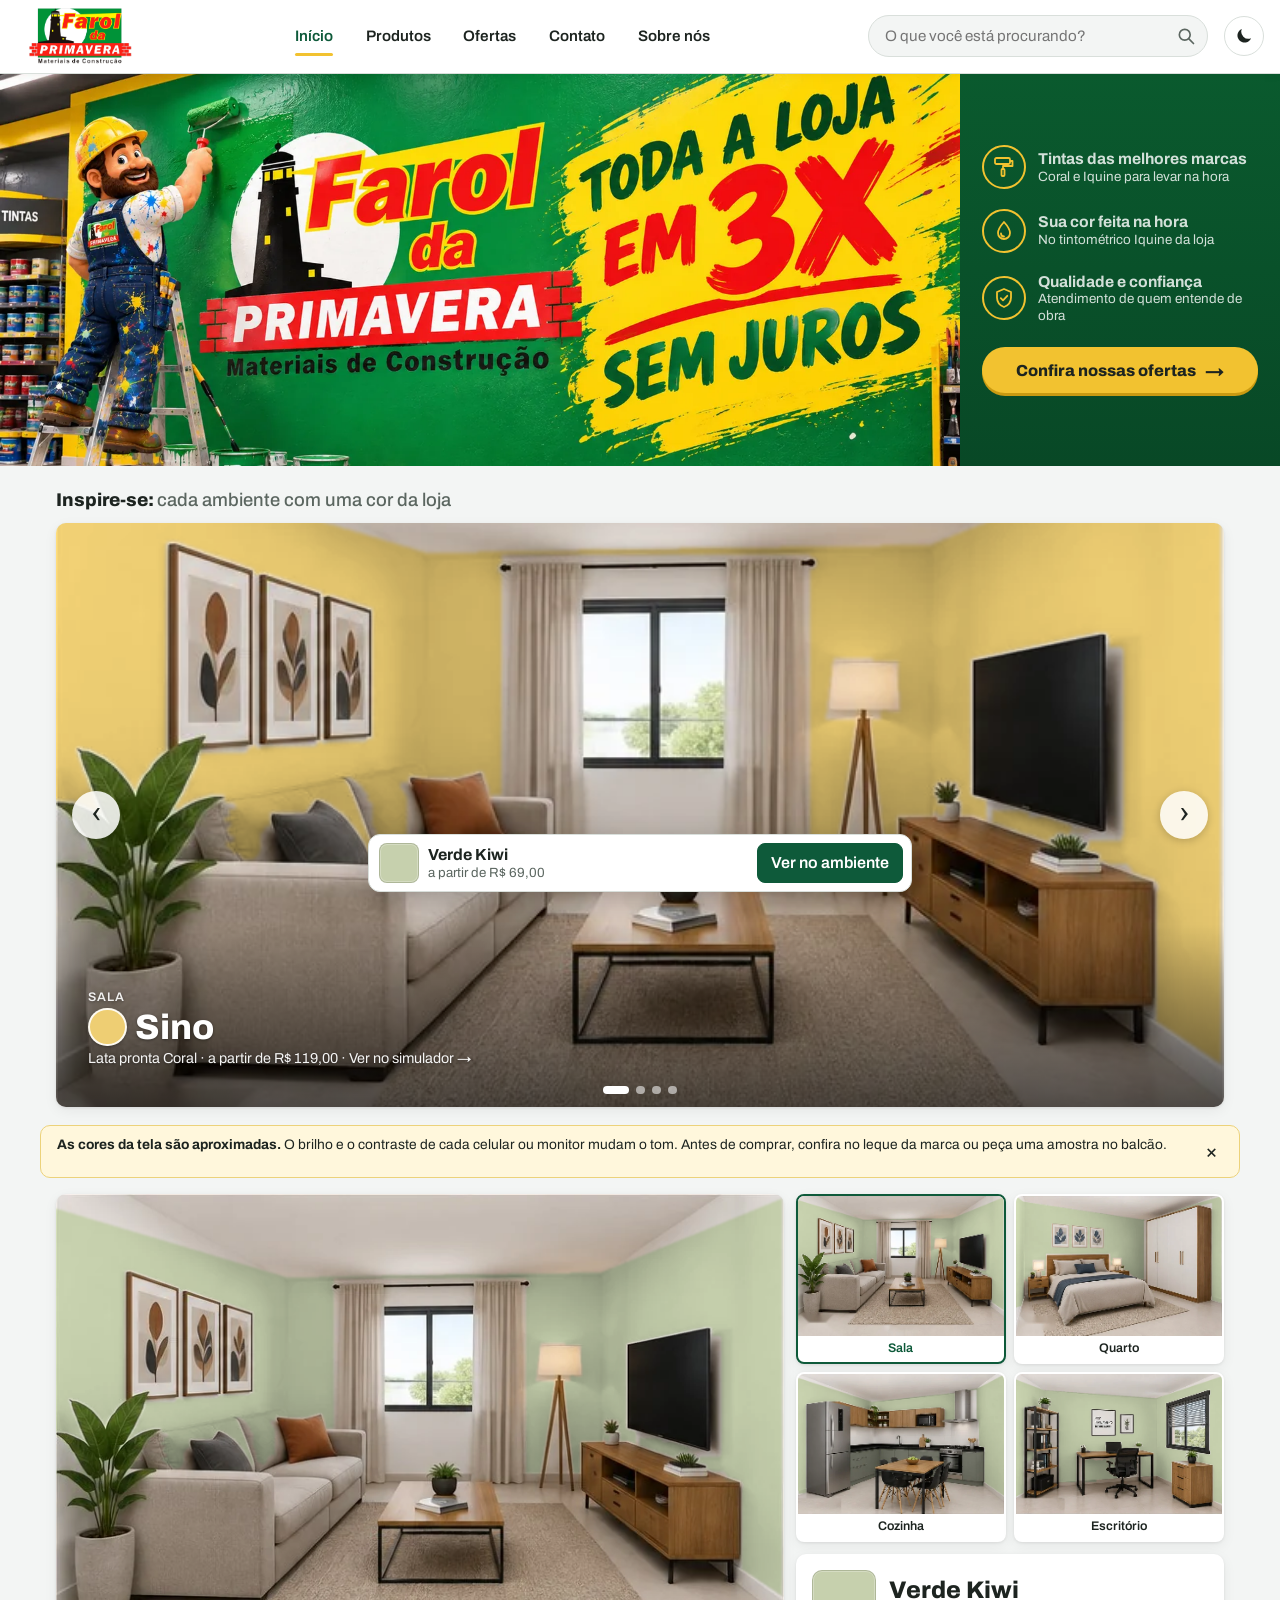
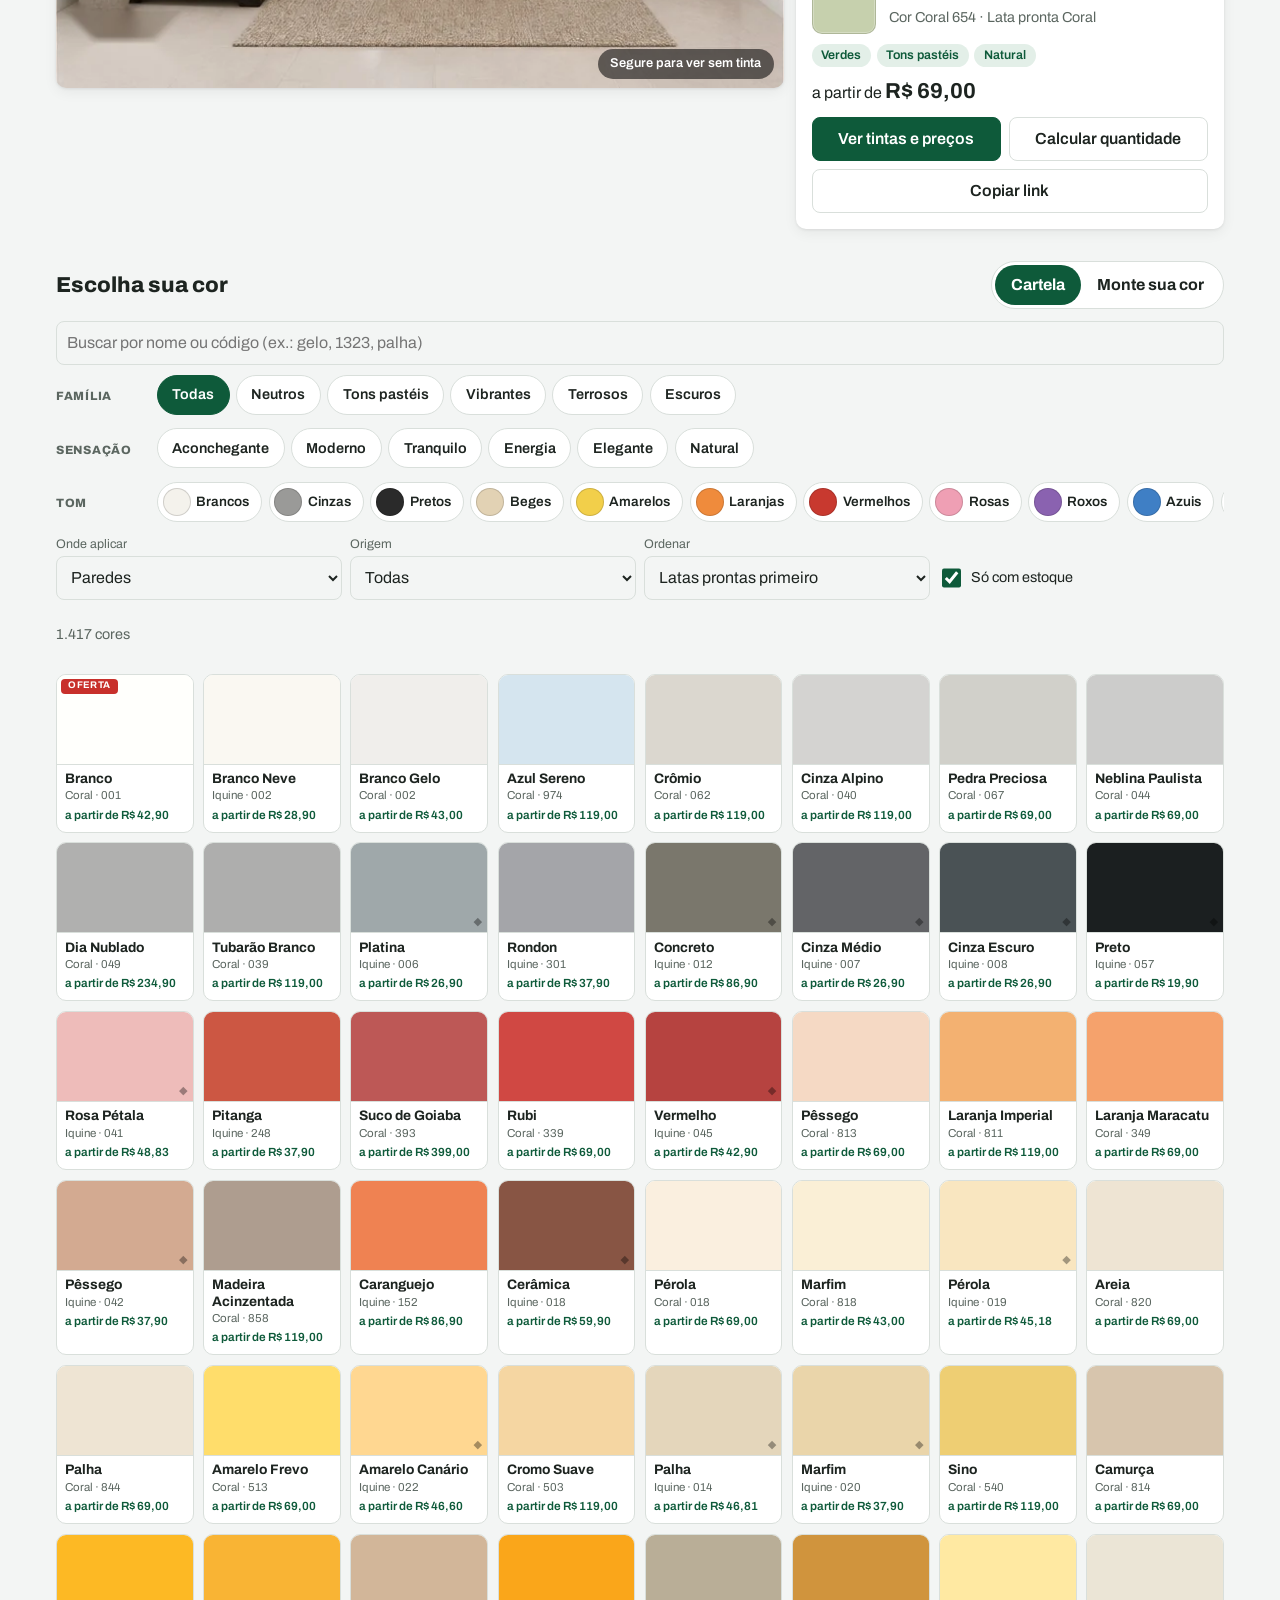
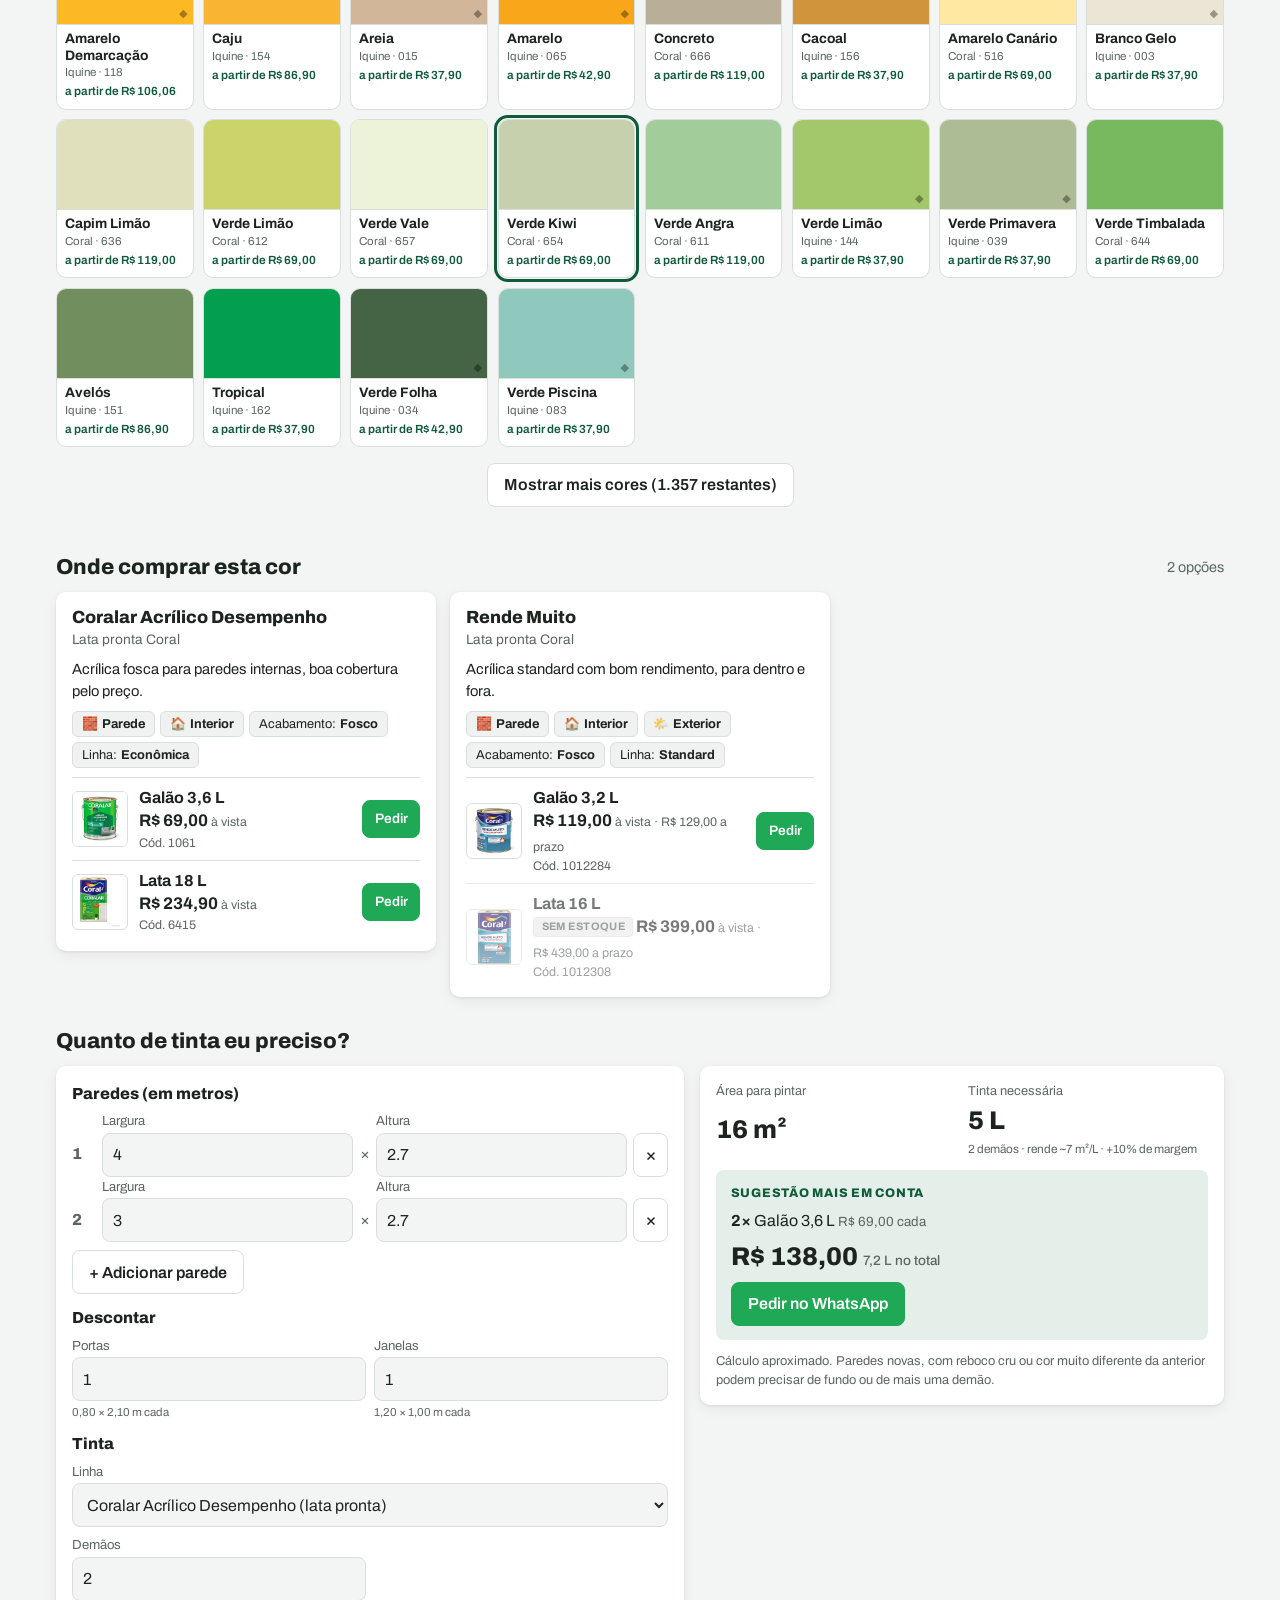
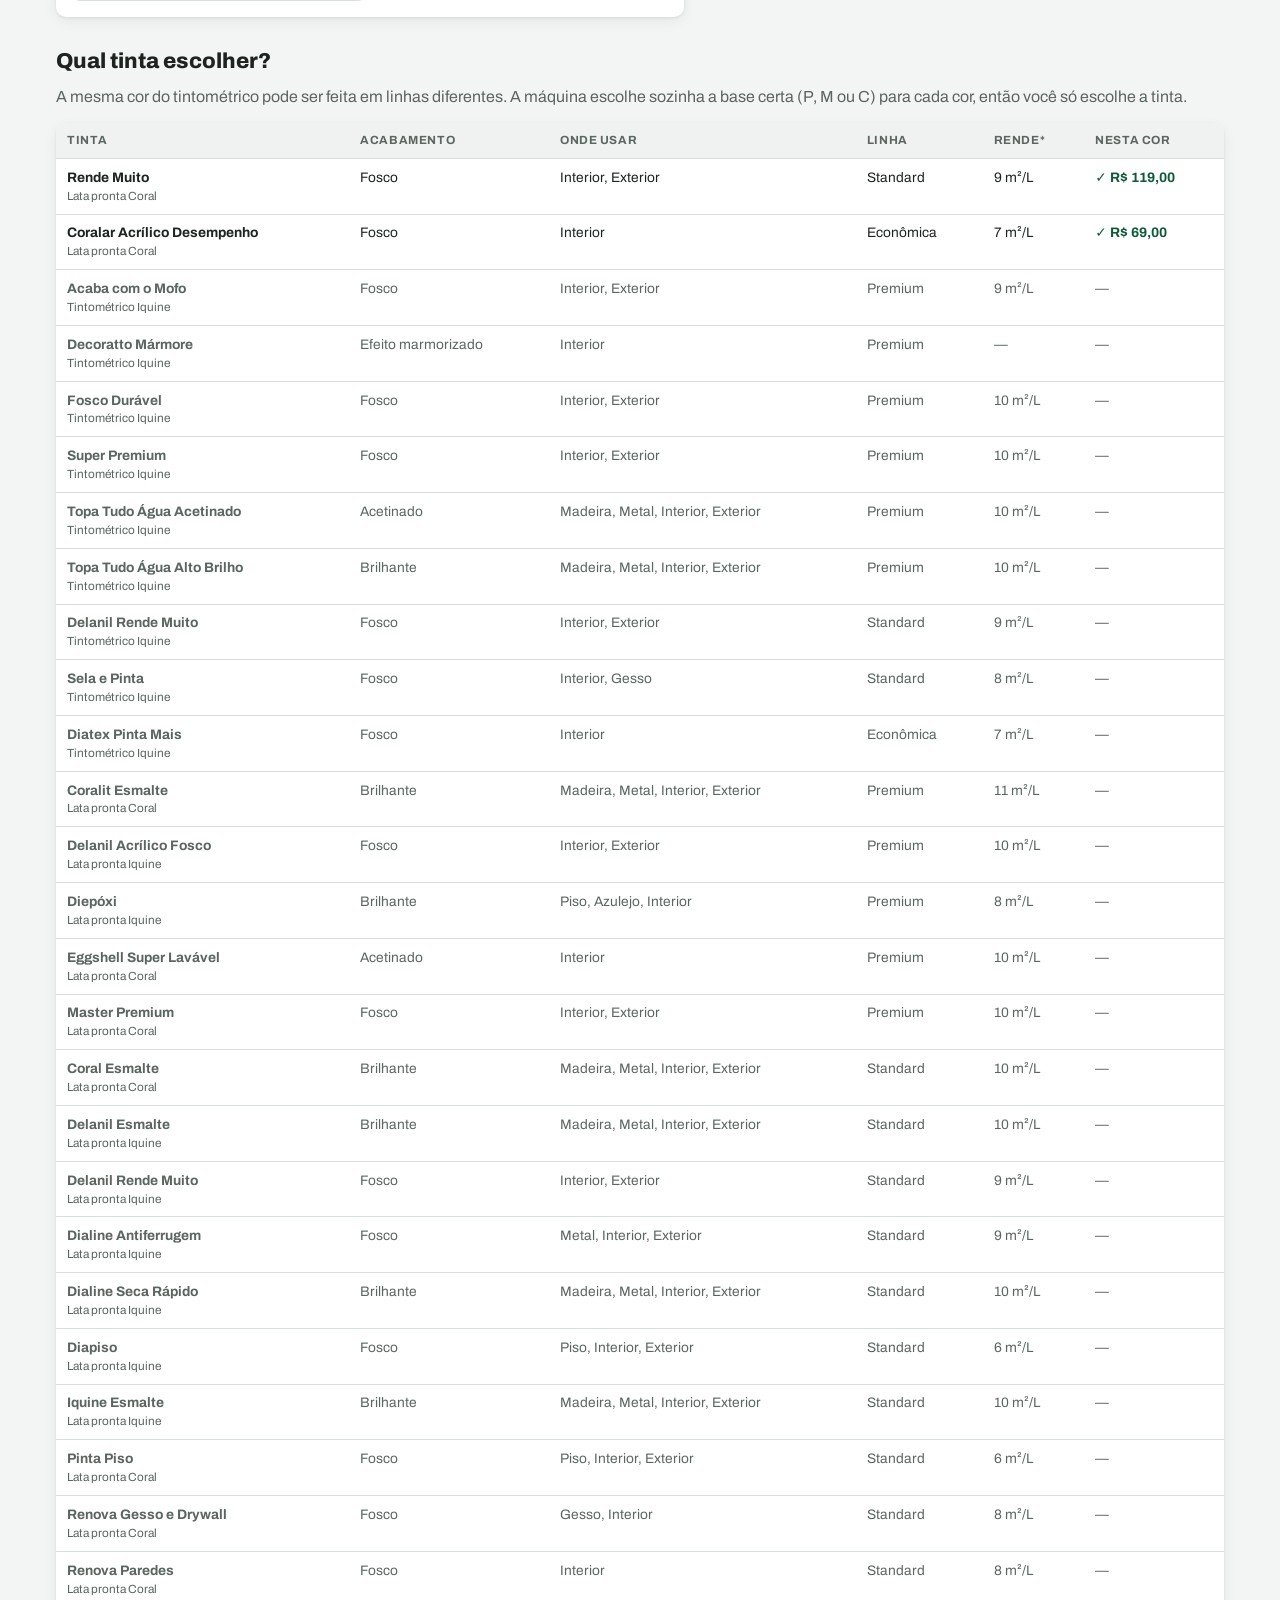
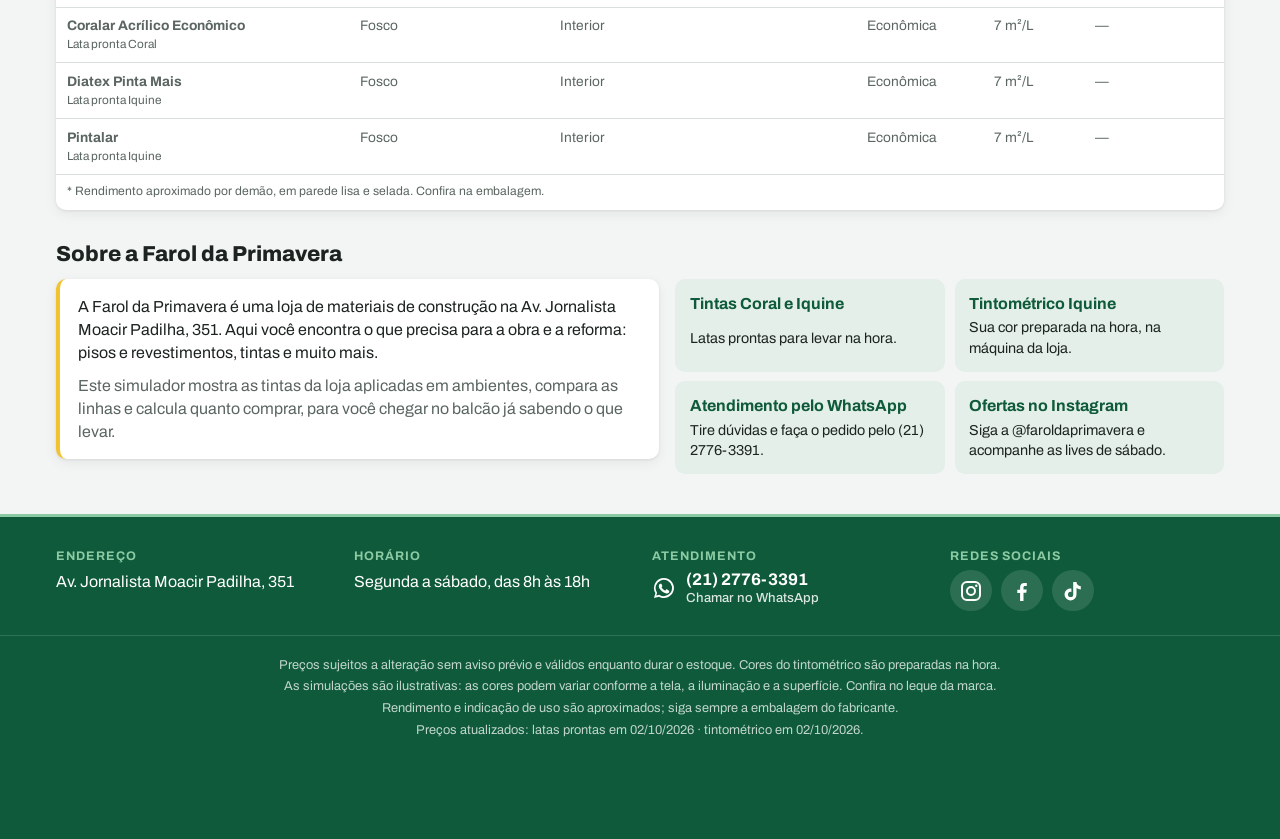
==== commit f6cecd3e: "Novo topo com busca, vitrine da campanha, carrossel de ambientes e páginas de produtos e ofertas" ====
--- a/index.html
+++ b/index.html
@@ -30,16 +30,66 @@
 <body>
   <header class="topo">
     <div class="topo-conteudo">
-      <a class="marca" href="#" aria-label="Farol da Primavera — início">
+      <a class="marca" href="index.html" aria-label="Farol da Primavera — início">
         <img src="marca/logo-farol-web.png" alt="Farol da Primavera Materiais de Construção" width="295" height="160">
       </a>
-      <button class="instalar" id="btnInstalar" type="button" hidden>📲 Instalar<span class="instalar-app"> app</span></button>
-      <button class="tema" id="tema" type="button" aria-label="Alternar modo escuro">
-        <svg class="lua" viewBox="0 0 24 24" aria-hidden="true"><path fill="currentColor" d="M20.5 14.6A8.5 8.5 0 0 1 9.4 3.5a8.5 8.5 0 1 0 11.1 11.1z"/></svg>
-        <svg class="sol" viewBox="0 0 24 24" aria-hidden="true"><circle cx="12" cy="12" r="4.5" fill="currentColor"/><path stroke="currentColor" stroke-width="2" stroke-linecap="round" d="M12 1.5v2.5M12 20v2.5M1.5 12H4M20 12h2.5M4.6 4.6l1.8 1.8M17.6 17.6l1.8 1.8M4.6 19.4l1.8-1.8M17.6 6.4l1.8-1.8"/></svg>
-      </button>
+      <!-- menu: data-secao = rola até a seção nesta página (js/app.js); sem ela, abre o link -->
+      <nav class="menu" aria-label="Menu principal">
+        <a href="index.html#inicio" data-secao="inicio" aria-current="page">Início</a>
+        <a href="produtos.html">Produtos</a>
+        <a href="ofertas.html">Ofertas</a>
+        <a href="index.html#contato" data-secao="contato">Contato</a>
+        <a href="index.html#sobre" data-secao="sobre">Sobre nós</a>
+      </nav>
+      <!-- busca: sugere cores e tintas enquanto digita (js/busca.js); Enter abre a página de produtos -->
+      <form class="busca-topo" role="search" action="produtos.html" method="get" autocomplete="off">
+        <input type="search" name="q" id="buscaTopo" placeholder="O que você está procurando?" aria-label="Buscar cor ou tinta"
+          role="combobox" aria-autocomplete="list" aria-expanded="false" aria-controls="buscaSugestoes">
+        <button type="submit" aria-label="Buscar">
+          <svg viewBox="0 0 24 24" aria-hidden="true"><circle cx="10.5" cy="10.5" r="6.5" fill="none" stroke="currentColor" stroke-width="2"/><path d="M15.5 15.5L21 21" stroke="currentColor" stroke-width="2" stroke-linecap="round"/></svg>
+        </button>
+        <div class="busca-sugestoes" id="buscaSugestoes" role="listbox" hidden></div>
+      </form>
+      <div class="topo-acoes">
+        <button class="instalar" id="btnInstalar" type="button" hidden>📲 Instalar<span class="instalar-app"> app</span></button>
+        <button class="tema" id="tema" type="button" aria-label="Alternar modo escuro">
+          <svg class="lua" viewBox="0 0 24 24" aria-hidden="true"><path fill="currentColor" d="M20.5 14.6A8.5 8.5 0 0 1 9.4 3.5a8.5 8.5 0 1 0 11.1 11.1z"/></svg>
+          <svg class="sol" viewBox="0 0 24 24" aria-hidden="true"><circle cx="12" cy="12" r="4.5" fill="currentColor"/><path stroke="currentColor" stroke-width="2" stroke-linecap="round" d="M12 1.5v2.5M12 20v2.5M1.5 12H4M20 12h2.5M4.6 4.6l1.8 1.8M17.6 17.6l1.8 1.8M4.6 19.4l1.8-1.8M17.6 6.4l1.8-1.8"/></svg>
+        </button>
+      </div>
     </div>
   </header>
+  <!-- vitrine da campanha (só na página inicial) -->
+  <section class="hero" aria-label="Campanha da loja">
+    <div class="hero-conteudo">
+      <img class="hero-img" src="marca/parede-loja-1440.webp" srcset="marca/parede-loja-800.webp 800w, marca/parede-loja-1440.webp 1440w"
+        sizes="(min-width: 1100px) calc(100vw - 320px), 100vw"
+        alt="O mascote da Farol da Primavera pintando a parede da loja: toda a loja em 3x sem juros" width="1440" height="590">
+      <aside class="hero-painel">
+        <ul class="hero-itens">
+          <li>
+            <span class="hero-icone" aria-hidden="true"><svg viewBox="0 0 24 24"><rect x="3" y="3" width="15" height="6" rx="1.5" fill="none" stroke="currentColor" stroke-width="1.8"/><path d="M18 6h2.5v5H11v3" fill="none" stroke="currentColor" stroke-width="1.8" stroke-linejoin="round"/><rect x="9.5" y="14" width="3" height="7" rx="1" fill="none" stroke="currentColor" stroke-width="1.8"/></svg></span>
+            <span><b>Tintas das melhores marcas</b>Coral e Iquine para levar na hora</span>
+          </li>
+          <li>
+            <span class="hero-icone" aria-hidden="true"><svg viewBox="0 0 24 24"><path d="M12 3s-6 6.6-6 11a6 6 0 0 0 12 0c0-4.4-6-11-6-11z" fill="none" stroke="currentColor" stroke-width="1.8" stroke-linejoin="round"/><path d="M9 14.5a3 3 0 0 0 3 3" fill="none" stroke="currentColor" stroke-width="1.8" stroke-linecap="round"/></svg></span>
+            <span><b>Sua cor feita na hora</b>No tintométrico Iquine da loja</span>
+          </li>
+          <li>
+            <span class="hero-icone" aria-hidden="true"><svg viewBox="0 0 24 24"><path d="M12 3l7 3v5.5c0 4.4-3 8-7 9.5-4-1.5-7-5.1-7-9.5V6z" fill="none" stroke="currentColor" stroke-width="1.8" stroke-linejoin="round"/><path d="M8.8 12.2l2.2 2.2 4.3-4.6" fill="none" stroke="currentColor" stroke-width="1.8" stroke-linecap="round" stroke-linejoin="round"/></svg></span>
+            <span><b>Qualidade e confiança</b>Atendimento de quem entende de obra</span>
+          </li>
+        </ul>
+        <a class="hero-botao" href="ofertas.html">Confira nossas ofertas <span aria-hidden="true">→</span></a>
+      </aside>
+    </div>
+  </section>
+
+  <!-- carrossel "Inspire-se": cada ambiente pintado com uma tinta (js/carrossel.js) -->
+  <section class="inspire" id="inspire" aria-labelledby="tituloInspire">
+    <h2 id="tituloInspire" class="inspire-titulo">Inspire-se: <span>cada ambiente com uma cor da loja</span></h2>
+    <div id="carrossel"></div>
+  </section>
 
   <!-- aviso de calibração de tela (js/app.js guarda se o cliente fechou) -->
   <div class="aviso-tela" id="avisoTela" hidden>
@@ -50,7 +100,7 @@
 
   <main>
     <!-- 1. Vitrine: ambiente grande pintado + os 4 ambientes na mesma cor + resumo da cor (js/vitrine.js) -->
-    <section class="vitrine" aria-label="Cor escolhida nos ambientes">
+    <section class="vitrine" id="inicio" aria-label="Cor escolhida nos ambientes">
       <div class="vitrine-foto">
         <canvas id="telaGrande" width="742" height="504" aria-label="Ambiente pintado com a cor escolhida"></canvas>
         <button type="button" class="ver-original" id="verOriginal">Segure para ver sem tinta</button>
@@ -105,9 +155,29 @@
       <p class="secao-texto">A mesma cor do tintométrico pode ser feita em linhas diferentes. A máquina escolhe sozinha a base certa (P, M ou C) para cada cor, então você só escolhe a tinta.</p>
       <div class="tabela-rolagem"><table class="tabela-linhas" id="tabelaLinhas"></table></div>
     </section>
+    <!-- 6. Sobre a loja (texto fixo) -->
+    <section class="secao" id="sobre" aria-labelledby="tituloSobre">
+      <div class="secao-topo">
+        <h2 id="tituloSobre">Sobre a Farol da Primavera</h2>
+      </div>
+      <div class="sobre">
+        <div class="sobre-texto">
+          <p>A Farol da Primavera é uma loja de materiais de construção na Av. Jornalista Moacir Padilha, 351.
+            Aqui você encontra o que precisa para a obra e a reforma: pisos e revestimentos, tintas e muito mais.</p>
+          <p>Este simulador mostra as tintas da loja aplicadas em ambientes, compara as linhas e calcula quanto comprar,
+            para você chegar no balcão já sabendo o que levar.</p>
+        </div>
+        <ul class="sobre-itens">
+          <li><b>Tintas Coral e Iquine</b><span>Latas prontas para levar na hora.</span></li>
+          <li><b>Tintométrico Iquine</b><span>Sua cor preparada na hora, na máquina da loja.</span></li>
+          <li><b>Atendimento pelo WhatsApp</b><span>Tire dúvidas e faça o pedido pelo (21) 2776-3391.</span></li>
+          <li><b>Ofertas no Instagram</b><span>Siga a @faroldaprimavera e acompanhe as lives de sábado.</span></li>
+        </ul>
+      </div>
+    </section>
   </main>
 
-  <footer class="rodape">
+  <footer class="rodape" id="contato">
     <div class="rodape-conteudo">
       <div class="rodape-bloco">
         <h2>Endereço</h2>
@@ -159,8 +229,10 @@
   <script src="dados/tintas.js"></script>
   <script src="dados/ambientes.js"></script>
   <script src="js/app.js"></script>
+  <script src="js/busca.js"></script>
   <script src="js/pintura.js"></script>
   <script src="js/vitrine.js"></script>
+  <script src="js/carrossel.js"></script>
   <script src="js/compra.js"></script>
   <script src="js/calculadora.js"></script>
   <script src="js/cartela.js"></script>
--- a/css/styles.css
+++ b/css/styles.css
@@ -99,23 +99,28 @@
   margin: 0;
 }
 
-/* ---------- Topo ---------- */
+/* ---------- Topo ----------
+   Barra clara: logo · menu (centro) · busca · tema colado no canto direito.
+   Celular: logo e tema em cima, busca embaixo e o menu numa linha que rola. */
 
 .topo {
+  position: relative;
+  z-index: 30;
   background: var(--superficie);
   color: var(--texto);
   padding: 0.5rem 1rem;
-  border-bottom: 3px solid var(--verde-linha);
+  box-shadow: 0 1px 0 var(--linha), 0 2px 10px rgba(0, 0, 0, 0.05);
 }
 
 .topo-conteudo {
-  max-width: 1200px;
-  margin: 0 auto;
-  display: flex;
-  align-items: center;
-  justify-content: center;
-  position: relative;
-}
+  display: grid;
+  grid-template-columns: auto 1fr auto;
+  grid-template-areas: "marca . acoes" "busca busca busca" "menu menu menu";
+  align-items: center;
+  gap: 0.5rem 0.75rem;
+}
+.topo-conteudo > .marca { grid-area: marca; }
+.topo-acoes { grid-area: acoes; display: flex; align-items: center; gap: 0.5rem; }
 
 /* a logo tem letras escuras sobre fundo transparente: placa clara nos dois temas */
 .marca {
@@ -123,14 +128,118 @@
   display: block;
   background: var(--branco);
   border-radius: 8px;
-  padding: 0.15rem 0.35rem;
-}
-
-.tema {
+  padding: 0.1rem 0.3rem;
+}
+.marca img { height: 48px; width: auto; }
+
+.menu {
+  grid-area: menu;
+  display: flex;
+  gap: 0.25rem;
+  overflow-x: auto;
+  scrollbar-width: none;
+  margin: 0 -1rem -0.5rem;
+  padding: 0 0.75rem;
+  border-top: 1px solid var(--linha);
+}
+.menu::-webkit-scrollbar { display: none; }
+.menu a {
+  position: relative;
+  display: flex;
+  align-items: center;
+  min-height: 44px;
+  padding: 0 0.7rem;
+  color: var(--texto);
+  font-weight: 600;
+  font-size: 0.95rem;
+  text-decoration: none;
+  white-space: nowrap;
+}
+.menu a::after {
+  content: "";
   position: absolute;
-  right: 0;
+  left: 0.7rem;
+  right: 0.7rem;
+  bottom: 6px;
+  height: 3px;
+  border-radius: 2px;
+  background: var(--amarelo);
+  transform: scaleX(0);
+  transition: transform 0.2s ease;
+}
+.menu a:hover { color: var(--verde-texto); }
+.menu a:hover::after { transform: scaleX(1); background: var(--verde-linha); }
+.menu a[aria-current="page"] { color: var(--verde-texto); }
+.menu a[aria-current="page"]::after { transform: scaleX(1); background: var(--amarelo); }
+
+/* busca */
+.busca-topo { grid-area: busca; position: relative; display: flex; }
+.busca-topo input {
+  width: 100%;
+  min-height: 42px;
+  padding: 0.4rem 2.8rem 0.4rem 1rem;
+  border: 1px solid var(--linha);
+  border-radius: 999px;
+  background: var(--fundo);
+  color: var(--texto);
+  font-size: 0.95rem;
+}
+.busca-topo input::-webkit-search-cancel-button { display: none; }
+.busca-topo input:focus { outline: none; border-color: var(--verde-texto); box-shadow: 0 0 0 3px rgba(14, 90, 58, 0.15); }
+.busca-topo button {
+  position: absolute;
+  right: 4px;
   top: 50%;
   transform: translateY(-50%);
+  display: grid;
+  place-items: center;
+  width: 36px;
+  height: 36px;
+  border: 0;
+  border-radius: 50%;
+  background: transparent;
+  color: var(--suave);
+  cursor: pointer;
+}
+.busca-topo button:hover { color: var(--verde-texto); }
+.busca-topo button svg { width: 20px; height: 20px; }
+
+.busca-sugestoes {
+  position: absolute;
+  top: calc(100% + 6px);
+  left: 0;
+  right: 0;
+  z-index: 60;
+  max-height: min(70vh, 460px);
+  overflow-y: auto;
+  padding: 0.35rem;
+  background: var(--superficie);
+  border: 1px solid var(--linha);
+  border-radius: var(--raio);
+  box-shadow: 0 10px 30px rgba(0, 0, 0, 0.18);
+}
+.busca-sugestoes[hidden] { display: none; }
+.sug {
+  display: flex;
+  align-items: center;
+  gap: 0.6rem;
+  padding: 0.4rem 0.5rem;
+  border-radius: 8px;
+  color: var(--texto);
+  text-decoration: none;
+  line-height: 1.2;
+}
+.sug:hover, .sug.ativo { background: var(--verde-claro); }
+.sug b { display: block; font-size: 0.92rem; }
+.sug small { color: var(--suave); font-size: 0.78rem; }
+.sug-cor { flex: none; width: 30px; height: 30px; border-radius: 50%; border: 1px solid rgba(0, 0, 0, 0.15); }
+.sug-icone { flex: none; width: 30px; text-align: center; font-size: 1.2rem; }
+.sug-todos { display: block; margin-top: 0.25rem; padding: 0.5rem; border-top: 1px solid var(--linha); color: var(--verde-texto); font-weight: 600; font-size: 0.88rem; text-decoration: none; }
+.sug-todos:hover { text-decoration: underline; }
+.sug-vazio { margin: 0; padding: 0.6rem; color: var(--suave); font-size: 0.9rem; }
+
+.tema {
+  flex: none;
   display: grid;
   place-items: center;
   width: 2.5rem;
@@ -141,46 +250,174 @@
   color: var(--texto);
   cursor: pointer;
 }
-
-.tema:hover {
-  border-color: var(--verde-texto);
-  color: var(--verde-texto);
-}
-
-.tema svg {
-  width: 1.25rem;
-  height: 1.25rem;
-}
+.tema:hover { border-color: var(--verde-texto); color: var(--verde-texto); }
+.tema svg { width: 1.25rem; height: 1.25rem; }
 
 /* mostra a lua no tema claro e o sol no escuro */
 .tema .sol,
-:root[data-tema="escuro"] .tema .lua {
-  display: none;
-}
-
-:root[data-tema="escuro"] .tema .sol {
-  display: block;
-}
-
+:root[data-tema="escuro"] .tema .lua { display: none; }
+:root[data-tema="escuro"] .tema .sol { display: block; }
 @media (prefers-color-scheme: dark) {
-  :root:not([data-tema="claro"]) .tema .lua {
-    display: none;
-  }
-
-  :root:not([data-tema="claro"]) .tema .sol {
-    display: block;
-  }
-}
-
-.marca img {
-  height: 56px;
-  width: auto;
-}
-
-@media (min-width: 720px) {
-  .marca img {
-    height: 72px;
-  }
+  :root:not([data-tema="claro"]) .tema .lua { display: none; }
+  :root:not([data-tema="claro"]) .tema .sol { display: block; }
+}
+
+/* computador: tudo numa linha, tema colado no canto e a busca logo ao lado */
+@media (min-width: 1000px) {
+  .topo { padding: 0.4rem 1rem 0.4rem 1.5rem; }
+  .topo-conteudo { grid-template-columns: auto 1fr minmax(220px, 340px) auto; grid-template-areas: "marca menu busca acoes"; column-gap: 1rem; }
+  .marca img { height: 56px; }
+  .menu { justify-content: center; margin: 0; padding: 0; border-top: 0; overflow: visible; }
+  .menu a { min-height: 60px; padding: 0 0.9rem; }
+  .menu a::after { left: 0.9rem; right: 0.9rem; bottom: 10px; }
+}
+
+/* ---------- Vitrine da campanha (index) ---------- */
+
+.hero { background: #0b6f36; }
+.hero-conteudo { display: grid; } /* de ponta a ponta da página */
+.hero-img { width: 100%; height: auto; }
+.hero-painel {
+  display: grid;
+  gap: 0.9rem;
+  padding: 1rem;
+  background: linear-gradient(180deg, #0a5a2e, #084826);
+  color: #fff;
+}
+.hero-itens { list-style: none; margin: 0; padding: 0; display: grid; gap: 0.75rem; }
+.hero-itens li { display: flex; align-items: center; gap: 0.75rem; line-height: 1.25; }
+.hero-itens b { display: block; font-size: 0.98rem; }
+.hero-itens li > span:last-child { font-size: 0.84rem; color: rgba(255, 255, 255, 0.82); }
+.hero-icone {
+  flex: none;
+  display: grid;
+  place-items: center;
+  width: 44px;
+  height: 44px;
+  border: 2px solid var(--amarelo);
+  border-radius: 50%;
+  color: var(--amarelo);
+}
+.hero-icone svg { width: 24px; height: 24px; }
+.hero-botao {
+  display: inline-flex;
+  align-items: center;
+  justify-content: center;
+  gap: 0.6rem;
+  min-height: 46px;
+  padding: 0.5rem 1.2rem;
+  border-radius: 999px;
+  background: var(--amarelo);
+  color: var(--tinta);
+  font-weight: 800;
+  text-decoration: none;
+  box-shadow: 0 3px 0 #c99a12;
+  white-space: nowrap;
+  transition: transform 0.12s;
+}
+.hero-botao:hover { transform: translateY(-1px); }
+.hero-botao span { font-size: 1.2em; }
+
+@media (min-width: 600px) and (max-width: 1099px) {
+  .hero-itens { grid-template-columns: repeat(3, 1fr); }
+  .hero-itens li { flex-direction: column; text-align: center; }
+  .hero-botao { justify-self: center; }
+}
+@media (min-width: 1100px) {
+  .hero-conteudo { grid-template-columns: 1fr 320px; }
+  .hero-img { height: 100%; object-fit: cover; object-position: left center; }
+  .hero-painel { padding-right: 1.5rem; }
+  .hero-painel { align-content: center; gap: 1.4rem; padding: 1.5rem 1.4rem; }
+  .hero-itens { gap: 1.2rem; }
+}
+
+/* ---------- Carrossel "Inspire-se" (index) — mesmo estilo do site de pisos ---------- */
+
+.inspire { max-width: 1200px; margin: 0 auto; padding: 1.25rem 0 0; }
+.inspire-titulo { padding: 0 1rem 0.6rem; font-size: 1.15rem; font-weight: 800; }
+.inspire-titulo span { font-weight: 500; color: var(--suave); }
+.carrossel { position: relative; overflow: hidden; background: var(--foto-fundo); }
+.slides { position: relative; aspect-ratio: 3 / 2; max-height: 72vh; width: 100%; touch-action: pan-y; }
+.slide {
+  position: absolute;
+  inset: 0;
+  opacity: 0;
+  visibility: hidden;
+  transition: opacity 0.8s ease, visibility 0s linear 0.8s;
+  color: var(--branco);
+  text-decoration: none;
+}
+.slide.ativo { opacity: 1; visibility: visible; transition: opacity 0.8s ease; }
+.slide canvas { width: 100%; height: 100%; object-fit: cover; object-position: 50% 50%; display: block; user-select: none; }
+.slide-legenda {
+  position: absolute;
+  left: 0;
+  right: 0;
+  bottom: 0;
+  display: flex;
+  flex-direction: column;
+  gap: 0.1rem;
+  padding: 3rem 1rem 2.2rem;
+  background: linear-gradient(to top, rgba(0, 0, 0, 0.6), rgba(0, 0, 0, 0));
+  text-shadow: 0 1px 3px rgba(0, 0, 0, 0.4);
+}
+.slide-amb { font-size: 0.78rem; font-weight: 600; text-transform: uppercase; letter-spacing: 0.08em; opacity: 0.9; }
+.slide-nome { display: flex; align-items: center; gap: 0.5rem; font-size: 1.5rem; font-weight: 800; line-height: 1.1; }
+.slide-amostra { flex: none; width: 1.1em; height: 1.1em; border-radius: 50%; border: 2px solid rgba(255, 255, 255, 0.9); box-shadow: 0 1px 3px rgba(0, 0, 0, 0.3); }
+.slide-ver { font-size: 0.9rem; opacity: 0.95; }
+.slide:hover .slide-ver, .slide:focus-visible .slide-ver { text-decoration: underline; }
+.seta {
+  position: absolute;
+  top: 50%;
+  transform: translateY(-50%);
+  width: 2.6rem;
+  height: 2.6rem;
+  border-radius: 50%;
+  border: 0;
+  background: rgba(255, 255, 255, 0.85);
+  color: var(--tinta);
+  font-size: 1.9rem;
+  line-height: 1;
+  padding-bottom: 0.2rem;
+  cursor: pointer;
+  box-shadow: 0 2px 8px rgba(0, 0, 0, 0.2);
+}
+.seta:hover { background: var(--branco); }
+.seta-ant { left: 0.6rem; }
+.seta-prox { right: 0.6rem; }
+.pontos { position: absolute; left: 0; right: 0; bottom: 0.8rem; display: flex; justify-content: center; gap: 0.45rem; pointer-events: none; }
+.ponto {
+  width: 0.55rem;
+  height: 0.55rem;
+  padding: 0;
+  border: 0;
+  border-radius: 999px;
+  background: rgba(255, 255, 255, 0.55);
+  cursor: pointer;
+  pointer-events: auto;
+  transition: width 0.3s, background 0.3s;
+}
+.ponto[aria-current="true"] { width: 1.6rem; background: #fff; }
+
+@media (max-width: 599px) {
+  .slides { aspect-ratio: 4 / 3; }
+  .slide-legenda { padding: 2.5rem 0.9rem 1.9rem; }
+  .slide-amb { font-size: 0.68rem; }
+  .slide-nome { font-size: 1.2rem; }
+  .slide-ver { font-size: 0.78rem; }
+  .seta { top: 38%; width: 2.2rem; height: 2.2rem; font-size: 1.6rem; }
+}
+
+@media (min-width: 960px) {
+  .inspire { padding: 1.5rem 1rem 0; }
+  .inspire-titulo { padding: 0 0 0.75rem; }
+  .carrossel { border-radius: var(--raio); box-shadow: var(--sombra); }
+  .slides { aspect-ratio: 16 / 8; }
+  .slide-legenda { padding: 4rem 2rem 2.4rem; }
+  .slide-nome { font-size: 2.2rem; }
+  .seta { width: 3rem; height: 3rem; }
+  .seta-ant { left: 1rem; }
+  .seta-prox { right: 1rem; }
 }
 
 /* ---------- Aviso de tela ---------- */
@@ -190,7 +427,7 @@
   gap: 0.75rem;
   align-items: flex-start;
   max-width: 1200px;
-  margin: 0.75rem auto 0;
+  margin: 1.1rem auto 0;
   padding: 0.6rem 0.75rem 0.6rem 1rem;
   background: #fff7dc;
   color: var(--tinta);
@@ -677,6 +914,162 @@
   .miniaturas { grid-template-columns: repeat(2, 1fr); }
 }
 
+/* ---------- Sobre ---------- */
+
+.sobre { display: grid; gap: 1rem; }
+.sobre-texto {
+  background: var(--superficie);
+  border-radius: var(--raio);
+  box-shadow: var(--sombra);
+  border-left: 4px solid var(--amarelo);
+  padding: 1rem 1.1rem;
+}
+.sobre-texto p { margin: 0 0 0.6rem; }
+.sobre-texto p:last-child { margin-bottom: 0; color: var(--suave); }
+.sobre-itens { list-style: none; margin: 0; padding: 0; display: grid; grid-template-columns: repeat(auto-fit, minmax(min(100%, 220px), 1fr)); gap: 0.6rem; }
+.sobre-itens li {
+  display: grid;
+  gap: 0.15rem;
+  padding: 0.8rem 0.9rem;
+  border-radius: var(--raio);
+  background: var(--verde-claro);
+}
+.sobre-itens b { color: var(--verde-texto); }
+.sobre-itens span { font-size: 0.9rem; }
+
+@media (min-width: 900px) {
+  .sobre { grid-template-columns: 1.1fr 1fr; align-items: start; }
+  .sobre-itens { grid-template-columns: 1fr 1fr; }
+}
+
+/* ---------- Página de produtos ---------- */
+
+.titulo-pagina { font-size: 1.6rem; font-weight: 800; }
+.sr { position: absolute; width: 1px; height: 1px; overflow: hidden; clip: rect(0 0 0 0); white-space: nowrap; }
+
+.filtros-produtos { display: grid; gap: 0.6rem; margin-bottom: 0.5rem; }
+
+.grupo-produtos { padding-top: 1.25rem; }
+.grupo-topo { display: flex; flex-wrap: wrap; align-items: baseline; gap: 0.25rem 0.75rem; margin-bottom: 0.75rem; padding-bottom: 0.4rem; border-bottom: 2px solid var(--linha); }
+.grupo-topo h2 { font-size: 1.2rem; font-weight: 800; }
+.grupo-topo p { margin: 0; color: var(--suave); font-size: 0.9rem; }
+
+.grade-produtos { display: grid; gap: 0.9rem; }
+
+.ficha-produto {
+  display: grid;
+  grid-template-rows: auto 1fr;
+  background: var(--superficie);
+  border-radius: var(--raio);
+  box-shadow: var(--sombra);
+  overflow: hidden;
+  min-width: 0;
+}
+.ficha-produto.tinto { border-top: 4px solid var(--amarelo); }
+
+.ficha-foto {
+  display: grid;
+  place-items: center;
+  height: 170px;
+  background: #fff; /* fotos das latas têm fundo branco */
+  border-bottom: 1px solid var(--linha);
+}
+.ficha-foto img { max-height: 150px; width: auto; object-fit: contain; }
+.ficha-foto .lata { width: 90px; height: 110px; border-radius: 8px 8px 16px 16px; border: 1px solid var(--linha); }
+
+/* tintométrico: faixa de cores no lugar da foto */
+.maquina-foto { display: flex; position: relative; place-items: stretch; background: var(--foto-fundo); }
+.maquina-foto span { flex: 1; }
+.maquina-foto b {
+  position: absolute;
+  left: 0.75rem;
+  bottom: 0.75rem;
+  padding: 0.25rem 0.7rem;
+  border-radius: 999px;
+  background: var(--amarelo);
+  color: var(--tinta);
+  font-size: 0.8rem;
+}
+
+.ficha-corpo { display: flex; flex-direction: column; gap: 0.6rem; padding: 1rem; }
+.ficha-marca { margin: 0; color: var(--suave); font-size: 0.82rem; font-weight: 600; }
+.ficha-corpo h3 { font-size: 1.2rem; font-weight: 800; margin-top: -0.35rem; }
+.ficha-preco { font-variant-numeric: tabular-nums; }
+.ficha-preco small { color: var(--suave); }
+.ficha-preco b { font-size: 1.4rem; font-weight: 800; color: var(--verde-texto); }
+.ficha-bloco { display: grid; gap: 0.35rem; justify-items: start; }
+.ficha-bloco .passo { margin: 0; }
+
+.embs { display: flex; flex-wrap: wrap; gap: 0.3rem; }
+.emb { padding: 0.15rem 0.55rem; border: 1px solid var(--linha); border-radius: 999px; font-size: 0.8rem; font-weight: 600; }
+.emb.fora { opacity: 0.5; text-decoration: line-through; }
+
+.bolinhas { display: flex; flex-wrap: wrap; gap: 0.35rem; }
+.bolinha {
+  display: block;
+  width: 30px;
+  height: 30px;
+  border-radius: 50%;
+  border: 1px solid rgba(0, 0, 0, 0.15);
+  box-shadow: inset 0 0 0 1px rgba(255, 255, 255, 0.3);
+  transition: transform 0.12s;
+}
+.bolinha:hover, .bolinha:focus-visible { transform: scale(1.15); }
+.bolinha.fora { opacity: 0.4; }
+.ficha-produto:not(.aberto) .bolinha:nth-child(n+17) { display: none; }
+
+.ficha-acoes { display: flex; flex-wrap: wrap; gap: 0.5rem; margin-top: auto; padding-top: 0.3rem; }
+.ficha-acoes .botao { flex: 1 1 auto; }
+
+@media (min-width: 720px) {
+  .grade-produtos { grid-template-columns: repeat(auto-fill, minmax(320px, 1fr)); align-items: stretch; }
+  .filtros-produtos .filtro-linha { grid-template-columns: 6rem 1fr; align-items: center; }
+}
+
+/* ---------- Página de ofertas ---------- */
+
+.grade-ofertas { display: grid; gap: 0.9rem; }
+.oferta {
+  display: grid;
+  grid-template-columns: 120px 1fr;
+  background: var(--superficie);
+  border-radius: var(--raio);
+  box-shadow: var(--sombra);
+  overflow: hidden;
+  border-top: 4px solid var(--vermelho);
+}
+.oferta-foto { position: relative; display: grid; place-items: center; background: #fff; padding: 0.5rem; }
+.oferta-foto img { max-height: 130px; width: auto; object-fit: contain; }
+.oferta-foto .lata { width: 70px; height: 86px; border-radius: 8px 8px 14px 14px; border: 1px solid var(--linha); }
+.oferta-desconto {
+  position: absolute;
+  left: 6px;
+  top: 6px;
+  padding: 0.15rem 0.5rem;
+  border-radius: 999px;
+  background: var(--vermelho);
+  color: #fff;
+  font-size: 0.85rem;
+  font-weight: 800;
+}
+.oferta-corpo { display: flex; flex-direction: column; gap: 0.35rem; padding: 0.9rem; min-width: 0; }
+.oferta-corpo h2 { font-size: 1.1rem; font-weight: 800; }
+.oferta-corpo h2 span { font-weight: 600; color: var(--suave); font-size: 0.9rem; }
+.oferta-cor { display: flex; align-items: center; gap: 0.45rem; margin: 0; font-weight: 600; }
+.oferta-cor .bolinha { width: 22px; height: 22px; }
+.oferta-cor small { color: var(--suave); font-weight: 500; }
+.oferta-preco { margin: 0.2rem 0 0; font-variant-numeric: tabular-nums; }
+.oferta-preco s { color: var(--suave); }
+.oferta-preco b { font-size: 1.5rem; font-weight: 800; color: var(--vermelho-texto); }
+.oferta-preco small { color: var(--suave); }
+.ofertas-vazio { display: grid; gap: 0.75rem; justify-items: start; padding: 1.25rem; background: var(--superficie); border-radius: var(--raio); box-shadow: var(--sombra); }
+.ofertas-vazio p { margin: 0; }
+
+@media (min-width: 720px) {
+  .grade-ofertas { grid-template-columns: repeat(auto-fill, minmax(420px, 1fr)); }
+  .oferta { grid-template-columns: 160px 1fr; }
+}
+
 /* ---------- Rodapé ---------- */
 
 .rodape {
@@ -789,10 +1182,6 @@
 }
 
 .instalar {
-  position: absolute;
-  left: 0;
-  top: 50%;
-  transform: translateY(-50%);
   display: inline-flex;
   align-items: center;
   gap: 0.25rem;
@@ -861,6 +1250,8 @@
     padding-top: calc(0.5rem + env(safe-area-inset-top));
   }
 
+
+
   .instalar {
     display: none !important;
   }
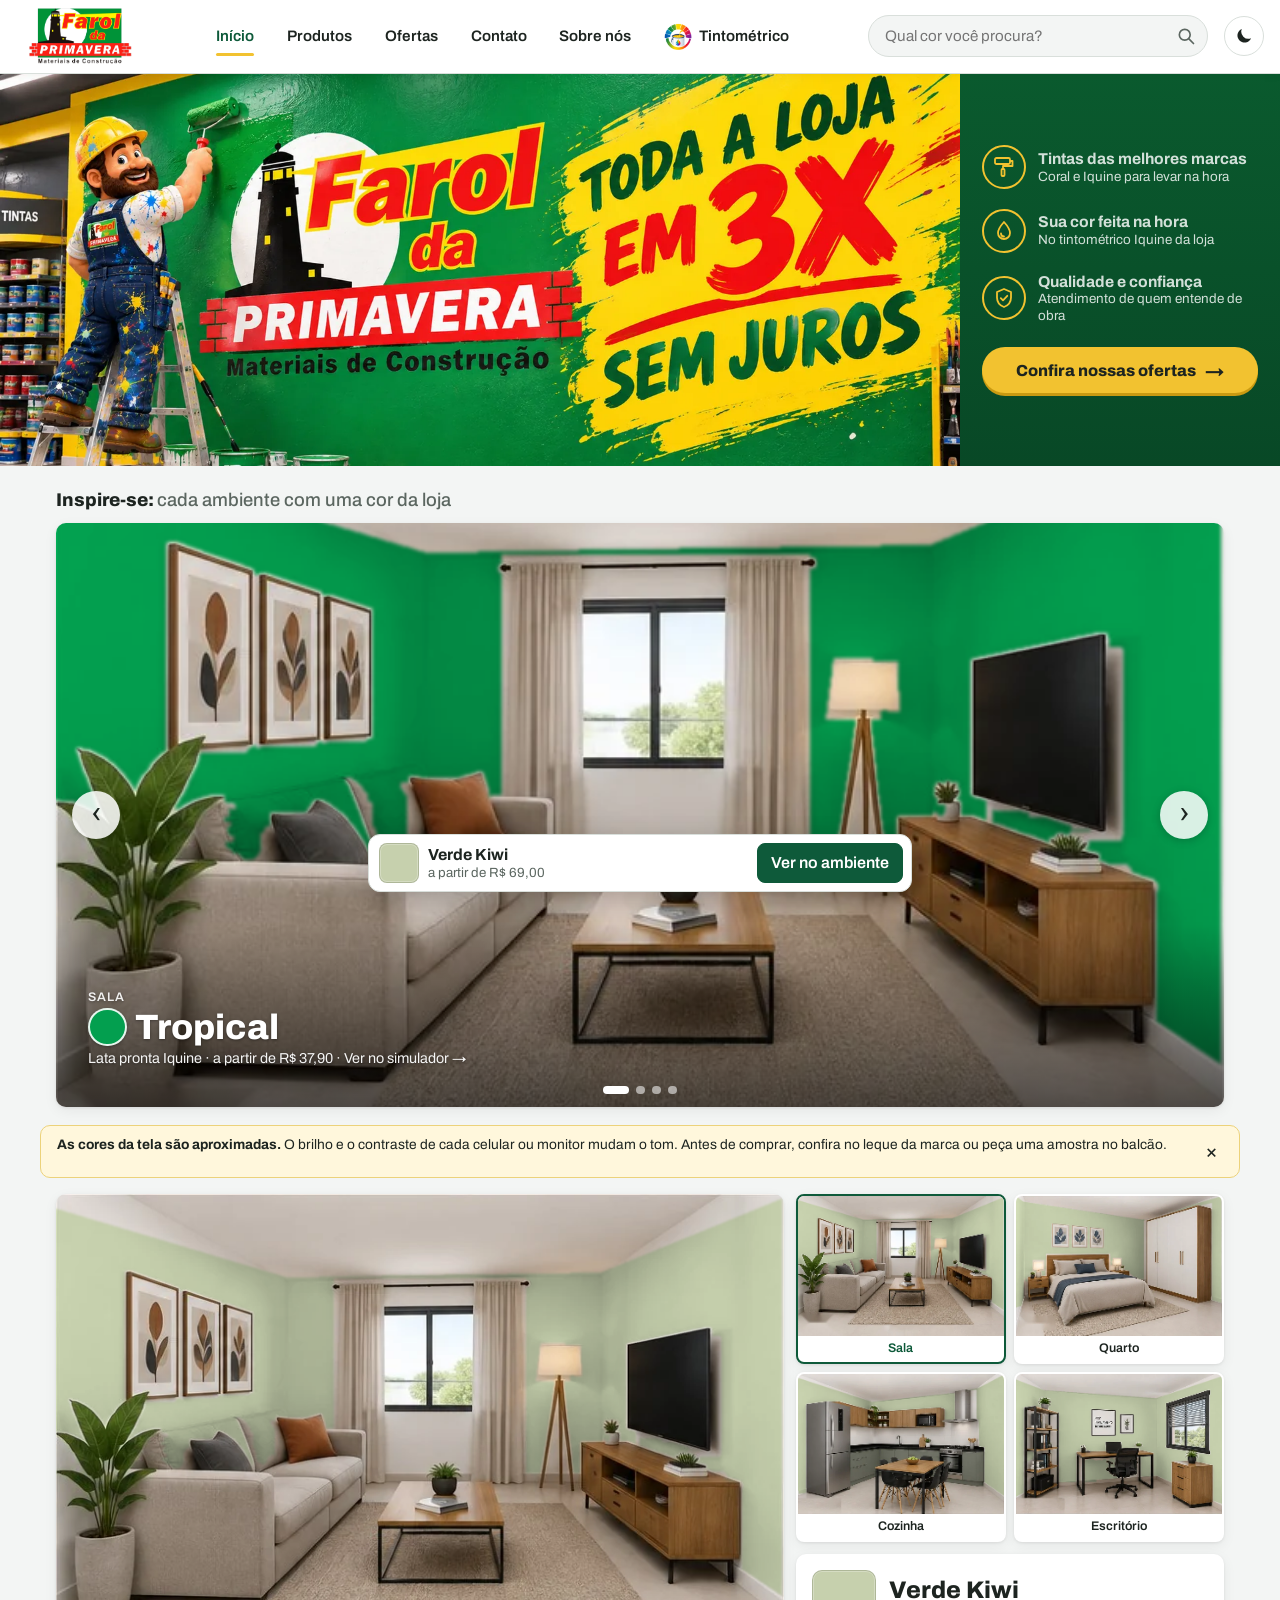
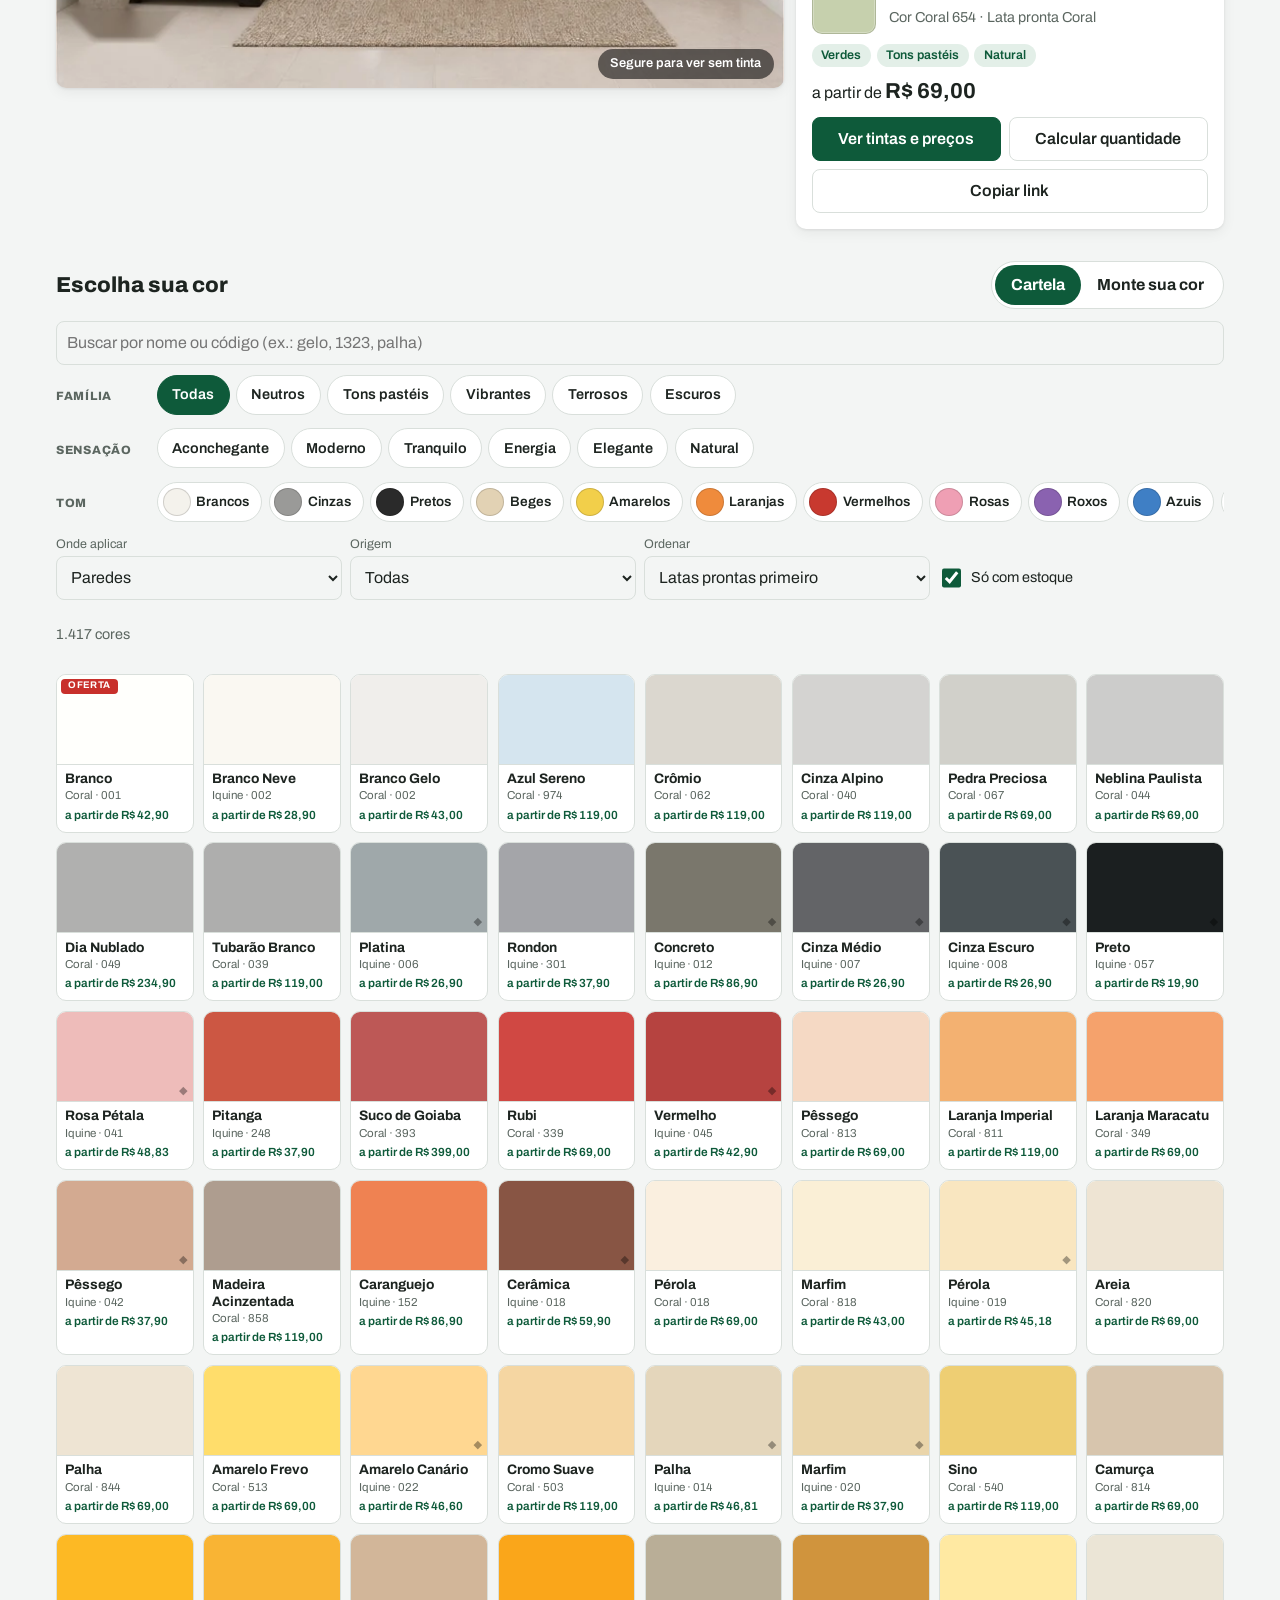
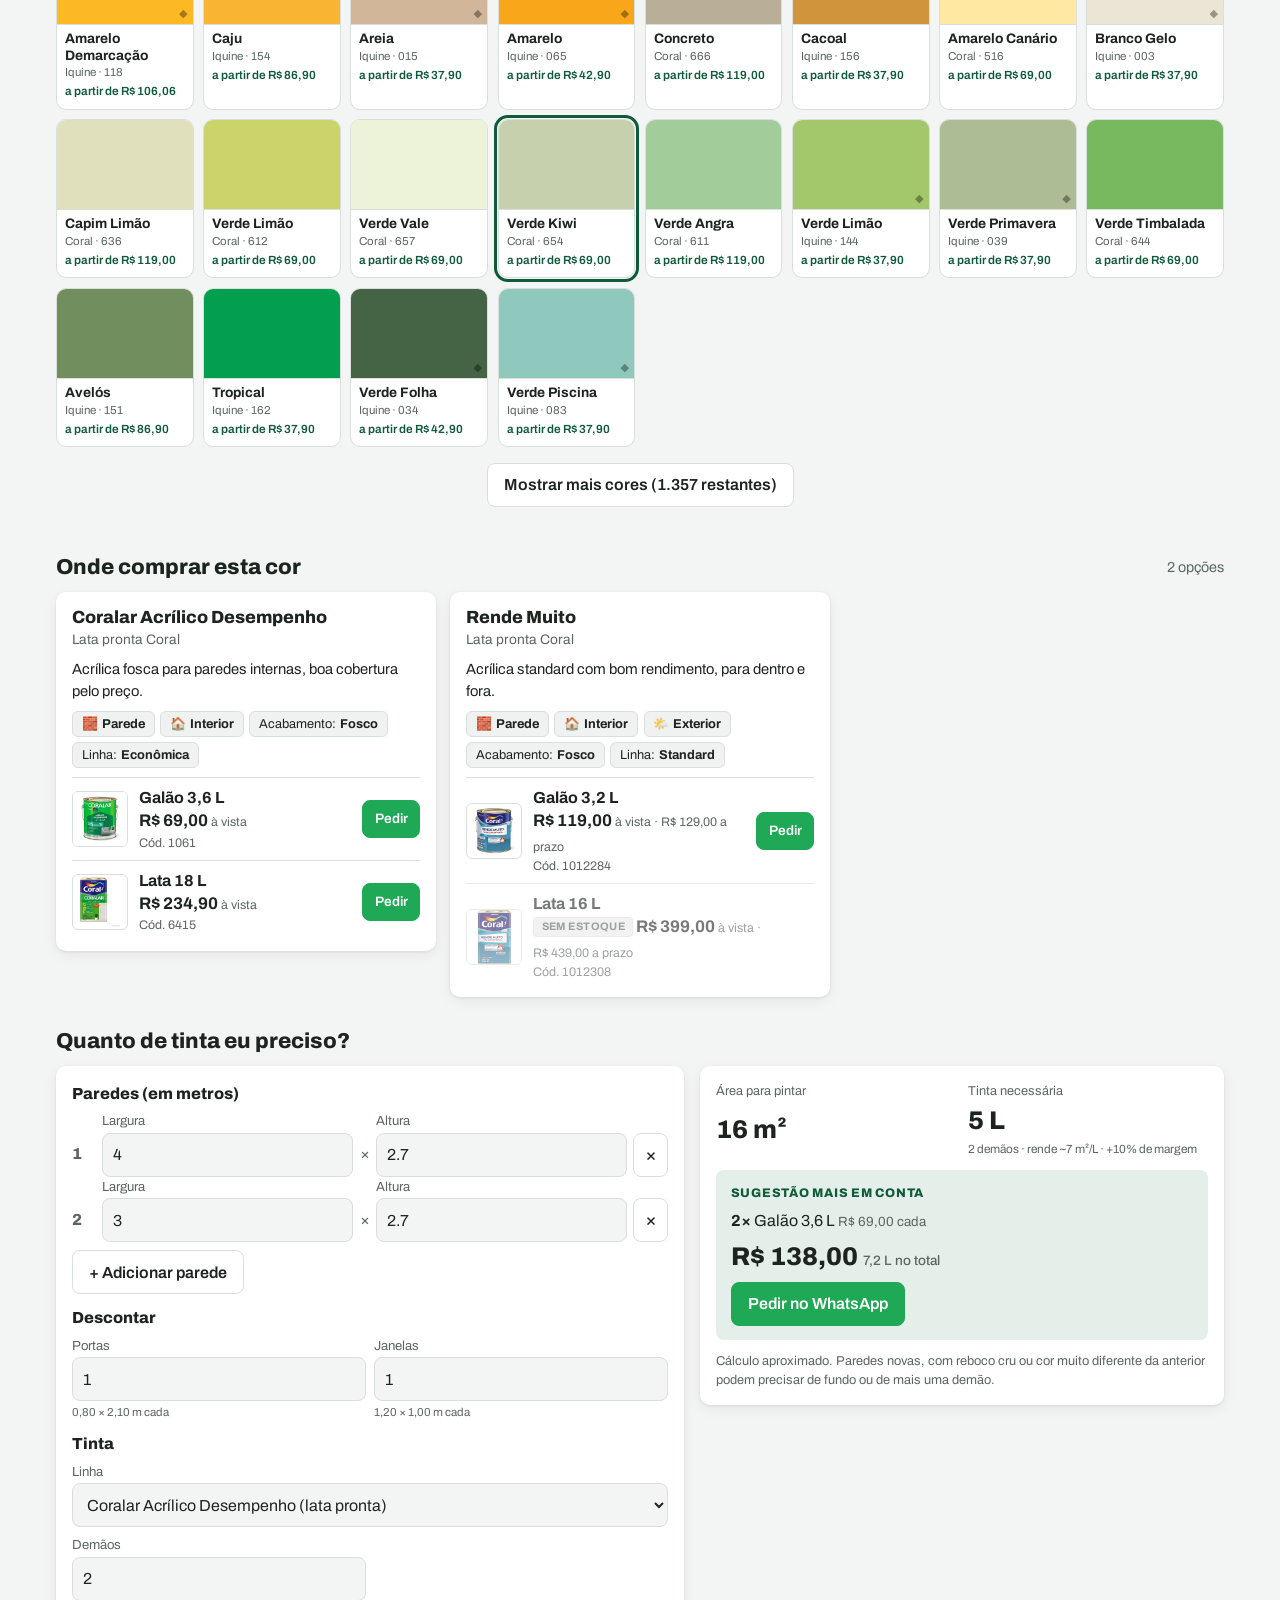
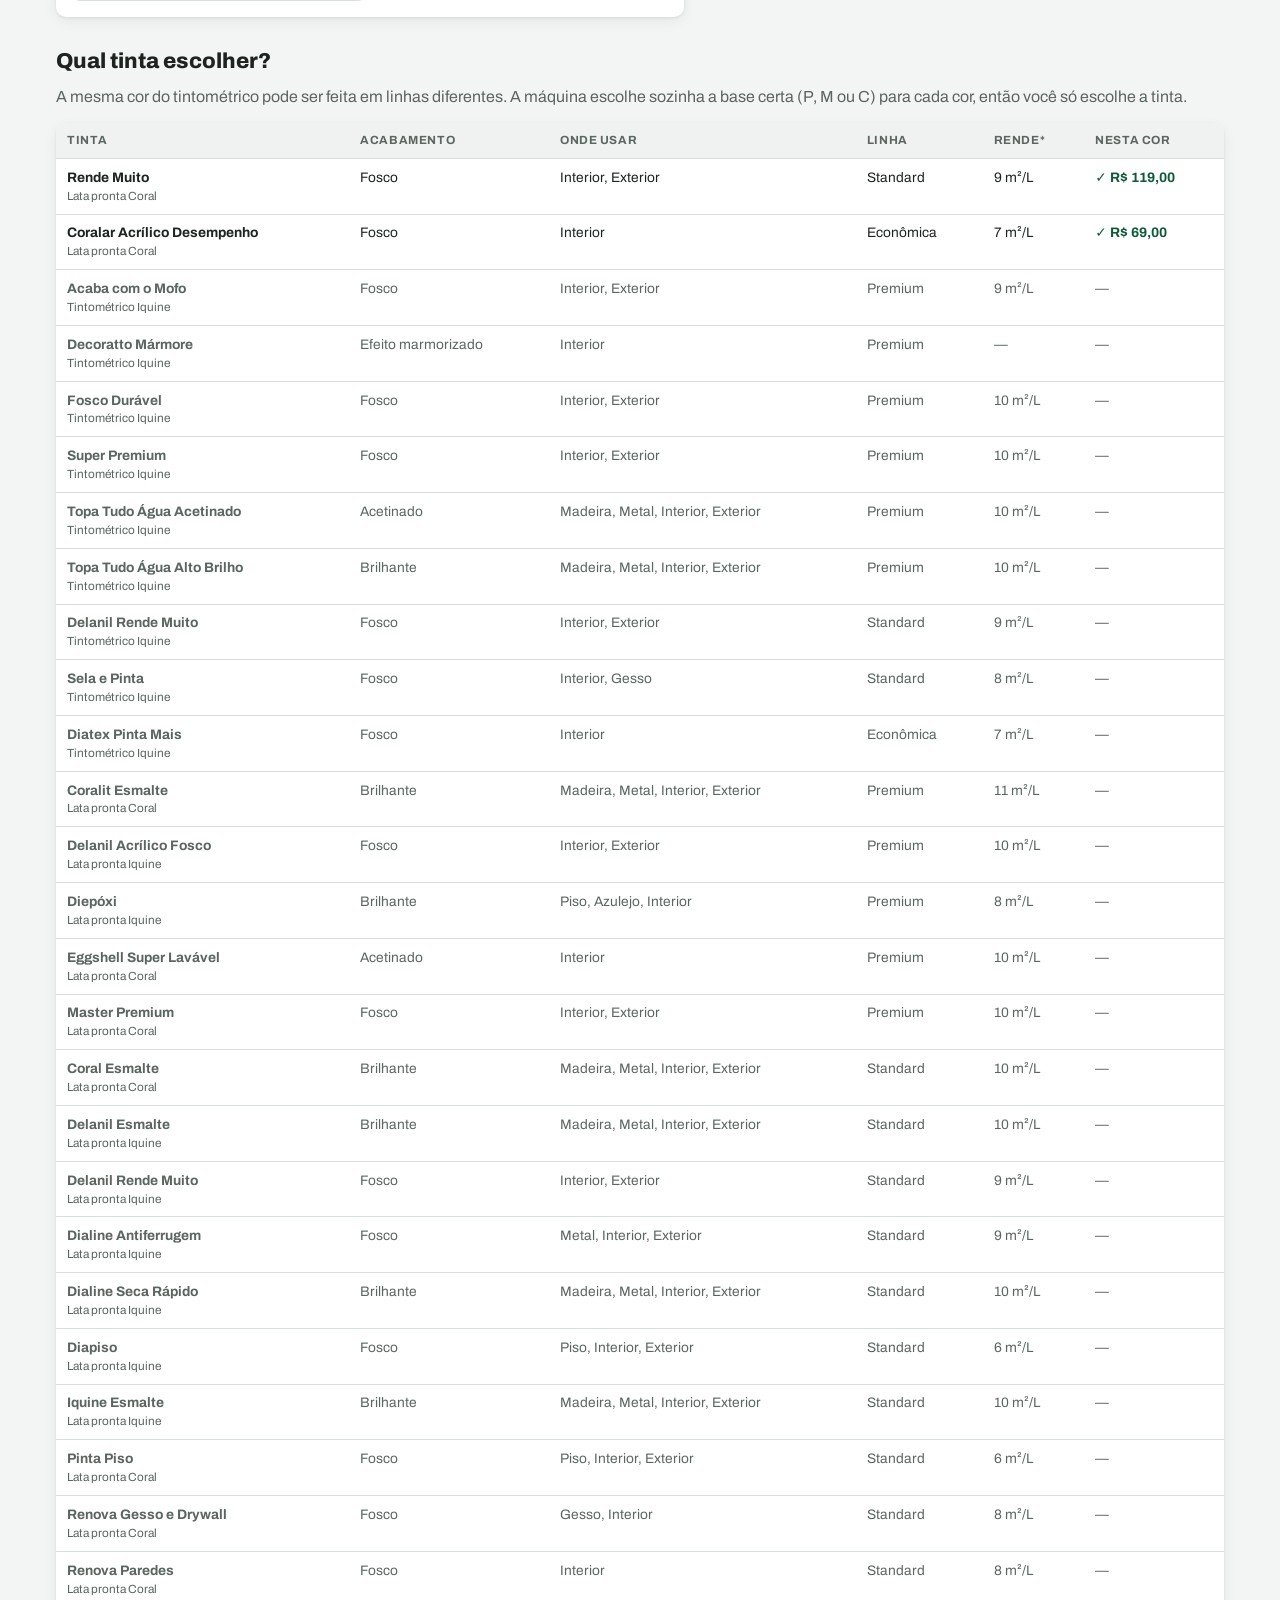
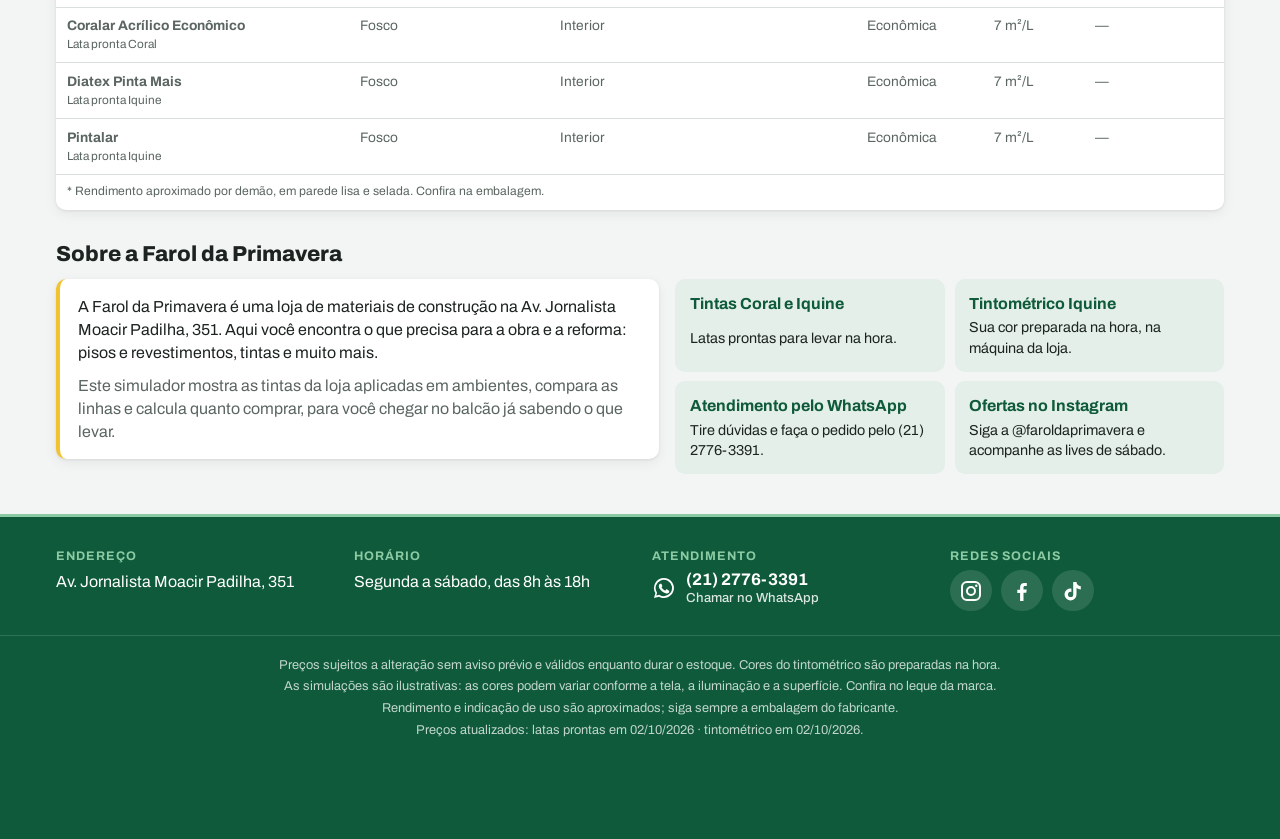
==== commit 3ca1ef21: "Página do tintométrico com tons, cores, mistura de corantes e preço; ícone no menu; novo texto da bu" ====
--- a/index.html
+++ b/index.html
@@ -40,10 +40,11 @@
         <a href="ofertas.html">Ofertas</a>
         <a href="index.html#contato" data-secao="contato">Contato</a>
         <a href="index.html#sobre" data-secao="sobre">Sobre nós</a>
+        <a href="tintometrico.html" class="menu-tinto"><img src="marca/icone-tintometrico-96.png" srcset="marca/icone-tintometrico-192.png 2x" alt="" width="28" height="28">Tintométrico</a>
       </nav>
       <!-- busca: sugere cores e tintas enquanto digita (js/busca.js); Enter abre a página de produtos -->
       <form class="busca-topo" role="search" action="produtos.html" method="get" autocomplete="off">
-        <input type="search" name="q" id="buscaTopo" placeholder="O que você está procurando?" aria-label="Buscar cor ou tinta"
+        <input type="search" name="q" id="buscaTopo" placeholder="Qual cor você procura?" aria-label="Buscar cor ou tinta"
           role="combobox" aria-autocomplete="list" aria-expanded="false" aria-controls="buscaSugestoes">
         <button type="submit" aria-label="Buscar">
           <svg viewBox="0 0 24 24" aria-hidden="true"><circle cx="10.5" cy="10.5" r="6.5" fill="none" stroke="currentColor" stroke-width="2"/><path d="M15.5 15.5L21 21" stroke="currentColor" stroke-width="2" stroke-linecap="round"/></svg>
--- a/css/styles.css
+++ b/css/styles.css
@@ -130,7 +130,7 @@
   border-radius: 8px;
   padding: 0.1rem 0.3rem;
 }
-.marca img { height: 48px; width: auto; }
+.marca img { height: 48px; width: auto; max-width: none; }
 
 .menu {
   grid-area: menu;
@@ -263,7 +263,7 @@
 }
 
 /* computador: tudo numa linha, tema colado no canto e a busca logo ao lado */
-@media (min-width: 1000px) {
+@media (min-width: 1120px) {
   .topo { padding: 0.4rem 1rem 0.4rem 1.5rem; }
   .topo-conteudo { grid-template-columns: auto 1fr minmax(220px, 340px) auto; grid-template-areas: "marca menu busca acoes"; column-gap: 1rem; }
   .marca img { height: 56px; }
@@ -1026,6 +1026,217 @@
   .filtros-produtos .filtro-linha { grid-template-columns: 6rem 1fr; align-items: center; }
 }
 
+/* ---------- Página do tintométrico ---------- */
+
+/* item do menu com o ícone */
+.menu a.menu-tinto { gap: 0.4rem; }
+.menu a.menu-tinto img { width: 28px; height: 28px; flex: none; }
+
+.tinto-intro {
+  display: flex;
+  align-items: center;
+  gap: 1rem;
+  margin: 1rem 1rem 0;
+  padding: 1rem 1.1rem;
+  border-radius: var(--raio);
+  background: var(--superficie);
+  box-shadow: var(--sombra);
+}
+.tinto-intro img { width: 72px; height: 72px; flex: none; }
+.tinto-intro p { margin: 0.25rem 0 0.6rem; color: var(--suave); }
+.tinto-passos { list-style: none; margin: 0; padding: 0; display: flex; flex-wrap: wrap; gap: 0.4rem 1rem; font-weight: 600; font-size: 0.9rem; }
+.tinto-passos li { display: flex; align-items: center; gap: 0.4rem; }
+.tinto-passos b, .num-passo {
+  display: inline-grid;
+  place-items: center;
+  width: 1.6rem;
+  height: 1.6rem;
+  border-radius: 50%;
+  background: var(--amarelo);
+  color: var(--tinta);
+  font-size: 0.85rem;
+  font-weight: 800;
+  vertical-align: 0.1em;
+}
+.num-passo { width: 1.9rem; height: 1.9rem; font-size: 1rem; margin-right: 0.2rem; }
+.secao-topo h2 small { font-weight: 500; margin-left: 0.3rem; }
+
+/* passo 1: tons */
+.tons-grade { display: grid; grid-template-columns: repeat(auto-fill, minmax(140px, 1fr)); gap: 0.7rem; }
+.tom-card {
+  display: grid;
+  gap: 0.15rem;
+  padding: 0 0 0.6rem;
+  border: 2px solid transparent;
+  border-radius: 12px;
+  background: var(--superficie);
+  box-shadow: var(--sombra);
+  color: var(--texto);
+  text-align: center;
+  overflow: hidden;
+  cursor: pointer;
+  transition: transform 0.15s, border-color 0.15s;
+}
+.tom-card:hover { transform: translateY(-2px); }
+.tom-card[aria-pressed="true"] { border-color: var(--verde); }
+.tom-leque { display: flex; height: 64px; margin-bottom: 0.4rem; }
+.tom-leque i { flex: 1; }
+.tom-nome { font-weight: 800; font-size: 1rem; }
+.tom-qtd { font-size: 0.78rem; color: var(--suave); }
+
+/* passo 2: cores do tom */
+.tinto-filtros { display: grid; gap: 0.5rem; margin-bottom: 0.6rem; }
+.tinto-corpo { display: grid; gap: 1rem; align-items: start; }
+.faixa { margin-bottom: 1rem; }
+.faixa h3 { font-size: 0.82rem; font-weight: 800; text-transform: uppercase; letter-spacing: 0.06em; color: var(--suave); margin-bottom: 0.4rem; }
+.faixa h3 small { font-weight: 600; margin-left: 0.3rem; }
+.amostras { display: grid; grid-template-columns: repeat(auto-fill, minmax(44px, 1fr)); gap: 6px; }
+.amostra-t {
+  aspect-ratio: 1;
+  min-width: 0;
+  padding: 0;
+  border: 1px solid rgba(0, 0, 0, 0.12);
+  border-radius: 8px;
+  cursor: pointer;
+  transition: transform 0.12s;
+}
+.amostra-t:hover { transform: scale(1.12); position: relative; z-index: 1; box-shadow: 0 3px 10px rgba(0, 0, 0, 0.25); }
+.amostra-t.ativa { outline: 3px solid var(--texto); outline-offset: 2px; position: relative; z-index: 2; }
+.amostra-t.fora { opacity: 0.4; }
+
+/* passo 3: detalhe — no celular é uma folha que sobe por cima */
+.tinto-detalhe {
+  position: fixed;
+  left: 0;
+  right: 0;
+  bottom: 0;
+  z-index: 45;
+  max-height: 88vh;
+  overflow-y: auto;
+  padding: 1rem 1rem calc(1rem + env(safe-area-inset-bottom));
+  background: var(--superficie);
+  border-radius: 16px 16px 0 0;
+  box-shadow: 0 -10px 40px rgba(0, 0, 0, 0.3);
+  display: grid;
+  gap: 0.9rem;
+  animation: subir 0.25s ease-out;
+}
+.tinto-detalhe[hidden] { display: none; }
+@keyframes subir { from { transform: translateY(40px); opacity: 0; } to { transform: none; opacity: 1; } }
+.detalhe-fechar {
+  position: absolute;
+  top: 0.5rem;
+  right: 0.5rem;
+  z-index: 2;
+  width: 2.2rem;
+  height: 2.2rem;
+  border: 0;
+  border-radius: 50%;
+  background: rgba(0, 0, 0, 0.55);
+  color: #fff;
+  font-size: 1.4rem;
+  line-height: 1;
+  cursor: pointer;
+}
+.det-topo { display: grid; gap: 0.7rem; }
+.det-parede { border-radius: 10px; overflow: hidden; background: var(--foto-fundo); line-height: 0; }
+.det-parede canvas { width: 100%; height: auto; }
+.det-nome { display: flex; align-items: center; gap: 0.7rem; }
+.det-nome .amostra { width: 52px; height: 52px; }
+.det-nome h2 { font-size: 1.4rem; font-weight: 800; }
+.det-nome p { margin: 0.1rem 0 0; color: var(--suave); font-size: 0.9rem; }
+.det-bloco { display: grid; gap: 0.5rem; padding-top: 0.8rem; border-top: 1px solid var(--linha); }
+.det-bloco h3 { font-size: 1rem; font-weight: 800; }
+.det-bloco h3 small { font-weight: 500; color: var(--suave); font-size: 0.82rem; margin-left: 0.3rem; }
+
+.mistura-conta { display: flex; flex-wrap: wrap; align-items: center; gap: 0.35rem; }
+.gota {
+  width: 30px;
+  height: 30px;
+  border-radius: 50% 50% 50% 0;
+  transform: rotate(-45deg);
+  background: var(--c);
+  border: 1px solid rgba(0, 0, 0, 0.15);
+  box-shadow: inset -3px 3px 0 rgba(255, 255, 255, 0.35);
+}
+.gota.base {
+  width: auto;
+  height: auto;
+  padding: 0.25rem 0.6rem;
+  border-radius: 999px;
+  transform: none;
+  background: var(--peca-fundo);
+  border: 1px solid var(--linha);
+  box-shadow: none;
+  font-size: 0.8rem;
+  font-weight: 700;
+}
+.gota.resultado { width: 40px; height: 40px; }
+.mais { font-weight: 800; color: var(--suave); }
+.mistura-barra { display: flex; height: 14px; border-radius: 999px; overflow: hidden; border: 1px solid var(--linha); }
+.mistura-barra i { min-width: 4px; }
+.mistura-lista { list-style: none; margin: 0; padding: 0; display: grid; grid-template-columns: repeat(auto-fill, minmax(160px, 1fr)); gap: 0.3rem 1rem; font-size: 0.9rem; }
+.mistura-lista li { display: flex; align-items: center; gap: 0.45rem; }
+.mistura-lista b { margin-left: auto; font-variant-numeric: tabular-nums; }
+.ponto-c { width: 14px; height: 14px; border-radius: 50%; border: 1px solid rgba(0, 0, 0, 0.2); flex: none; }
+
+.vizinhas { display: grid; grid-template-columns: repeat(4, 1fr); gap: 0.4rem; }
+.vizinha {
+  display: grid;
+  justify-items: center;
+  gap: 0.15rem;
+  padding: 0.4rem 0.2rem;
+  border: 1px solid var(--linha);
+  border-radius: 10px;
+  background: var(--superficie);
+  color: var(--texto);
+  text-align: center;
+  cursor: pointer;
+  min-width: 0;
+}
+.vizinha:hover { border-color: var(--verde-texto); }
+.vizinha > span { width: 38px; height: 38px; border-radius: 50%; border: 1px solid rgba(0, 0, 0, 0.15); }
+.vizinha b { font-size: 0.75rem; }
+.vizinha small { font-size: 0.68rem; color: var(--suave); max-width: 100%; overflow: hidden; text-overflow: ellipsis; white-space: nowrap; }
+.vizinha.vazia { opacity: 0.4; cursor: default; }
+
+.det-linhas { list-style: none; margin: 0; padding: 0; display: grid; gap: 0.3rem; }
+.det-linhas li { display: flex; align-items: center; justify-content: space-between; gap: 0.6rem; padding: 0.45rem 0.6rem; border-radius: 8px; background: var(--peca-fundo); }
+.det-linhas li span:first-child { display: grid; line-height: 1.2; }
+.det-linhas small { color: var(--suave); font-size: 0.76rem; }
+.det-preco { font-weight: 800; color: var(--verde-texto); white-space: nowrap; }
+.det-preco small { font-weight: 500; }
+.det-linhas li.fora { opacity: 0.55; }
+.det-linhas li.fora .det-preco { color: var(--suave); font-weight: 600; }
+.det-acoes { display: flex; flex-wrap: wrap; gap: 0.5rem; }
+.det-acoes .botao { flex: 1 1 auto; }
+.det-nota { margin: 0; font-size: 0.8rem; color: var(--suave); }
+
+/* computador: detalhe fixo ao lado das cores */
+@media (min-width: 900px) {
+  .tinto-intro { margin: 1.5rem auto 0; max-width: 1168px; }
+  .tinto-filtros .filtro-linha { grid-template-columns: 6.5rem 1fr; align-items: center; }
+  .tinto-corpo { grid-template-columns: 1fr 380px; }
+  .amostras { grid-template-columns: repeat(auto-fill, minmax(52px, 1fr)); }
+  .tinto-detalhe {
+    position: sticky;
+    top: 1rem;
+    left: auto;
+    right: auto;
+    bottom: auto;
+    z-index: 1;
+    max-height: calc(100vh - 2rem);
+    border-radius: var(--raio);
+    box-shadow: var(--sombra);
+    animation: none;
+  }
+  .detalhe-fechar { display: none; }
+  .tinto-corpo:has(.tinto-detalhe[hidden]) { grid-template-columns: 1fr; }
+}
+@media (max-width: 899px) {
+  body.com-detalhe { overflow: hidden; }
+}
+
 /* ---------- Página de ofertas ---------- */
 
 .grade-ofertas { display: grid; gap: 0.9rem; }
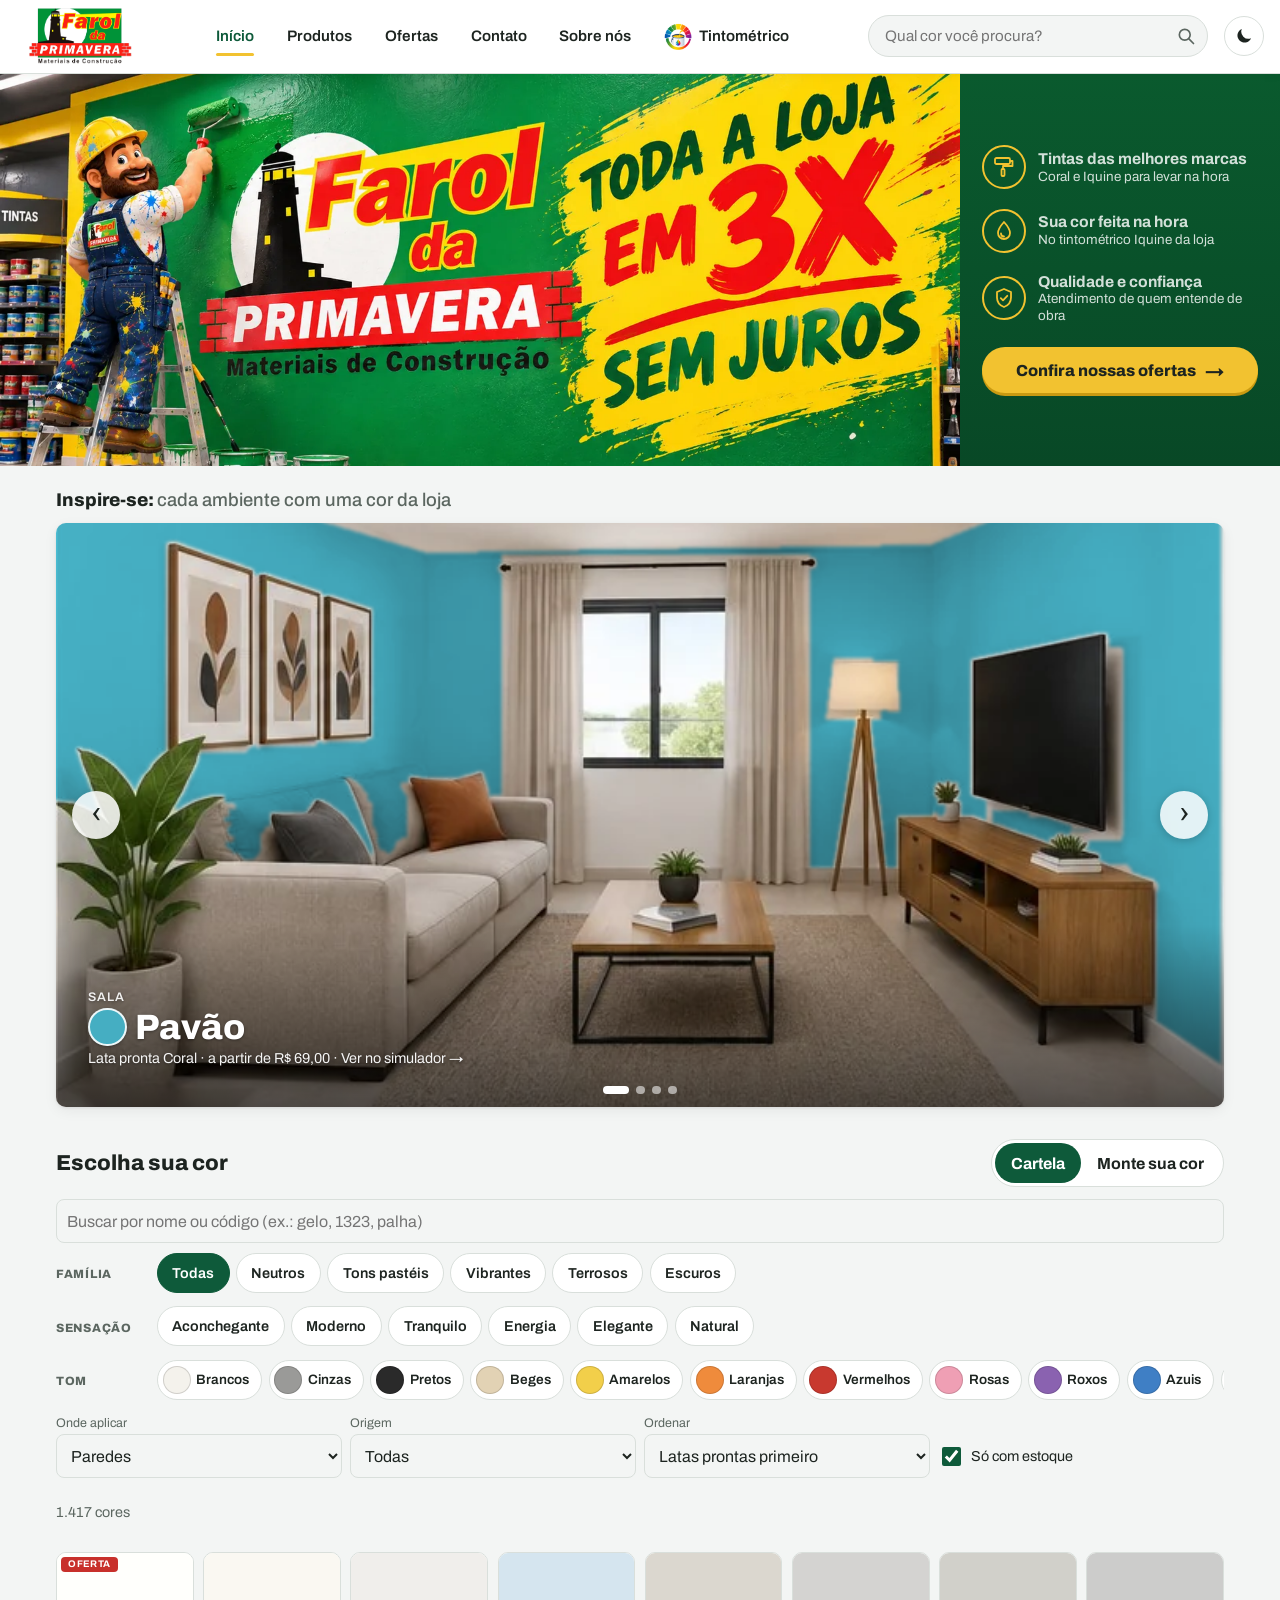
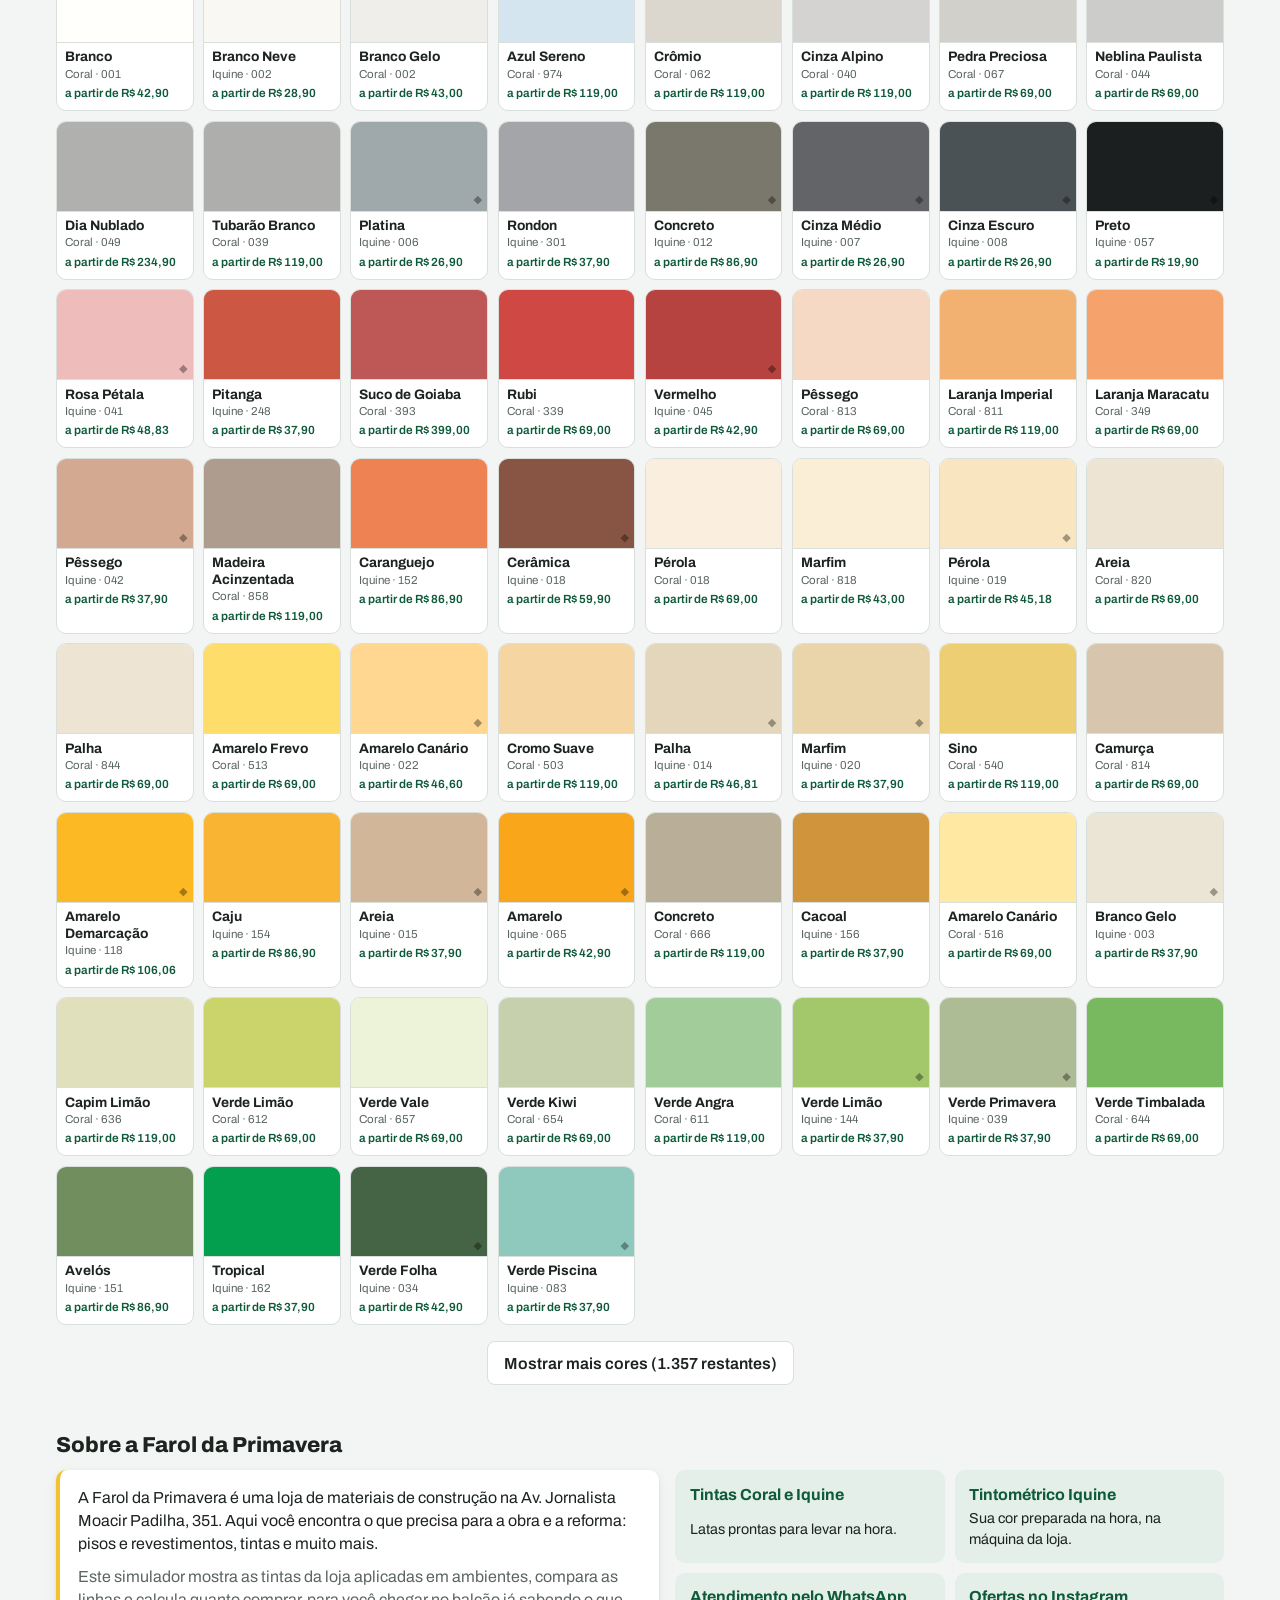
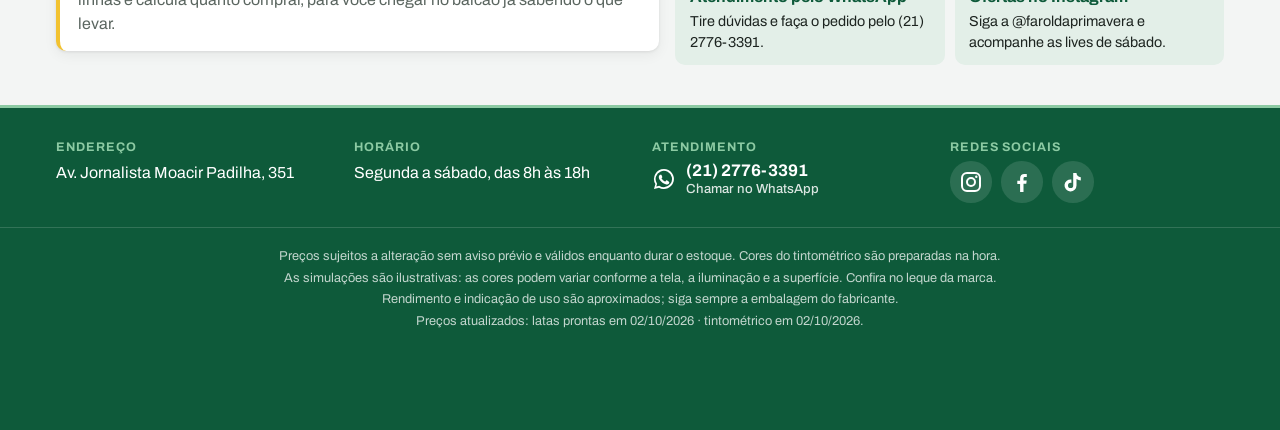
==== commit adf17ff3: "Página do ambiente com faixa de cores, botão voltar ao topo, embalagens com preço, calculadora zerad" ====
--- a/index.html
+++ b/index.html
@@ -92,26 +92,7 @@
     <div id="carrossel"></div>
   </section>
 
-  <!-- aviso de calibração de tela (js/app.js guarda se o cliente fechou) -->
-  <div class="aviso-tela" id="avisoTela" hidden>
-    <p><strong>As cores da tela são aproximadas.</strong> O brilho e o contraste de cada celular ou monitor mudam o tom.
-      Antes de comprar, confira no leque da marca ou peça uma amostra no balcão.</p>
-    <button type="button" id="fecharAvisoTela" aria-label="Fechar aviso">×</button>
-  </div>
-
   <main>
-    <!-- 1. Vitrine: ambiente grande pintado + os 4 ambientes na mesma cor + resumo da cor (js/vitrine.js) -->
-    <section class="vitrine" id="inicio" aria-label="Cor escolhida nos ambientes">
-      <div class="vitrine-foto">
-        <canvas id="telaGrande" width="742" height="504" aria-label="Ambiente pintado com a cor escolhida"></canvas>
-        <button type="button" class="ver-original" id="verOriginal">Segure para ver sem tinta</button>
-      </div>
-      <div class="vitrine-lado">
-        <div class="miniaturas" id="miniaturas" role="tablist" aria-label="Ambientes"></div>
-        <div class="cor-atual" id="corAtual"></div>
-      </div>
-    </section>
-
     <!-- 2. Explorar cores: cartela com filtros | monte sua cor (js/cartela.js, js/monte.js) -->
     <section class="secao" id="explorar" aria-labelledby="tituloExplorar">
       <div class="secao-topo">
@@ -131,31 +112,6 @@
       </div>
     </section>
 
-    <!-- 3. Comprar esta cor: linhas, acabamentos, bases, embalagens e preço (js/compra.js) -->
-    <section class="secao" id="compra" aria-labelledby="tituloCompra">
-      <div class="secao-topo">
-        <h2 id="tituloCompra">Onde comprar esta cor</h2>
-        <span class="contagem" id="compraResumo"></span>
-      </div>
-      <div id="opcoes" class="opcoes"></div>
-    </section>
-
-    <!-- 4. Calculadora de tinta (js/calculadora.js) -->
-    <section class="secao" id="calculadora" aria-labelledby="tituloCalc">
-      <div class="secao-topo">
-        <h2 id="tituloCalc">Quanto de tinta eu preciso?</h2>
-      </div>
-      <div class="calc" id="calc"></div>
-    </section>
-
-    <!-- 5. Comparativo das linhas (js/compra.js) -->
-    <section class="secao" id="linhas" aria-labelledby="tituloLinhas">
-      <div class="secao-topo">
-        <h2 id="tituloLinhas">Qual tinta escolher?</h2>
-      </div>
-      <p class="secao-texto">A mesma cor do tintométrico pode ser feita em linhas diferentes. A máquina escolhe sozinha a base certa (P, M ou C) para cada cor, então você só escolhe a tinta.</p>
-      <div class="tabela-rolagem"><table class="tabela-linhas" id="tabelaLinhas"></table></div>
-    </section>
     <!-- 6. Sobre a loja (texto fixo) -->
     <section class="secao" id="sobre" aria-labelledby="tituloSobre">
       <div class="secao-topo">
@@ -232,10 +188,7 @@
   <script src="js/app.js"></script>
   <script src="js/busca.js"></script>
   <script src="js/pintura.js"></script>
-  <script src="js/vitrine.js"></script>
   <script src="js/carrossel.js"></script>
-  <script src="js/compra.js"></script>
-  <script src="js/calculadora.js"></script>
   <script src="js/cartela.js"></script>
   <script src="js/monte.js"></script>
   <script src="js/inicio.js"></script>
--- a/css/styles.css
+++ b/css/styles.css
@@ -908,7 +908,10 @@
 }
 
 @media (min-width: 980px) {
-  .vitrine { grid-template-columns: 1.7fr 1fr; padding: 1rem 1rem 0; align-items: start; }
+  .vitrine { grid-template-columns: 1.7fr 1fr; grid-template-areas: "foto lado" "faixa lado"; padding: 1rem 1rem 0; align-items: start; }
+  .vitrine-foto { grid-area: foto; }
+  .faixa-cores { grid-area: faixa; padding: 0; }
+  .vitrine-lado { grid-area: lado; }
   .vitrine-foto { border-radius: var(--raio); overflow: hidden; box-shadow: var(--sombra); }
   .vitrine-lado { padding: 0; }
   .miniaturas { grid-template-columns: repeat(2, 1fr); }
@@ -1281,6 +1284,129 @@
   .oferta { grid-template-columns: 160px 1fr; }
 }
 
+/* ---------- Página do ambiente: faixa de cores embaixo da foto ---------- */
+
+.faixa-cores { min-width: 0; padding: 0 1rem; }
+.faixa-topo { display: flex; flex-wrap: wrap; align-items: center; justify-content: space-between; gap: 0.4rem 1rem; margin-bottom: 0.4rem; }
+.faixa-abas { display: flex; gap: 0.3rem; overflow-x: auto; scrollbar-width: none; }
+.faixa-abas button {
+  flex: none;
+  min-height: 36px;
+  padding: 0.25rem 0.8rem;
+  border: 1px solid var(--linha);
+  border-radius: 999px;
+  background: var(--superficie);
+  color: var(--texto);
+  font-size: 0.85rem;
+  font-weight: 600;
+  cursor: pointer;
+}
+.faixa-abas button[aria-selected="true"] { background: var(--verde); border-color: var(--verde); color: #fff; }
+.faixa-abas button[hidden] { display: none; }
+.faixa-todas { font-size: 0.85rem; }
+.faixa-trilho { position: relative; display: flex; align-items: center; gap: 0.3rem; }
+.faixa-lista {
+  flex: 1;
+  min-width: 0;
+  display: flex;
+  gap: 0.5rem;
+  overflow-x: auto;
+  scroll-snap-type: x proximity;
+  scrollbar-width: thin;
+  padding: 0.3rem 0.1rem 0.5rem;
+}
+.faixa-cor {
+  flex: none;
+  width: 76px;
+  display: grid;
+  justify-items: center;
+  gap: 0.25rem;
+  padding: 0;
+  border: 0;
+  background: none;
+  color: var(--texto);
+  cursor: pointer;
+  scroll-snap-align: start;
+}
+.faixa-cor span {
+  width: 64px;
+  height: 64px;
+  border-radius: 12px;
+  border: 1px solid rgba(0, 0, 0, 0.12);
+  box-shadow: inset 0 0 0 1px rgba(255, 255, 255, 0.25);
+  transition: transform 0.12s;
+}
+.faixa-cor:hover span { transform: translateY(-2px); }
+.faixa-cor[aria-pressed="true"] span { outline: 3px solid var(--verde); outline-offset: 2px; }
+.faixa-cor small { width: 100%; font-size: 0.7rem; line-height: 1.15; text-align: center; overflow: hidden; display: -webkit-box; -webkit-line-clamp: 2; -webkit-box-orient: vertical; }
+.faixa-seta {
+  flex: none;
+  width: 2.2rem;
+  height: 2.2rem;
+  border: 1px solid var(--linha);
+  border-radius: 50%;
+  background: var(--superficie);
+  color: var(--texto);
+  font-size: 1.5rem;
+  line-height: 1;
+  padding-bottom: 0.15rem;
+  cursor: pointer;
+  box-shadow: var(--sombra);
+}
+.faixa-seta:hover { border-color: var(--verde-texto); color: var(--verde-texto); }
+@media (max-width: 599px) { .faixa-seta { display: none; } }
+
+/* calculadora sem medidas ainda */
+.calc-vazio { padding: 0.9rem; border-radius: 8px; background: var(--peca-fundo); }
+.calc-vazio p { margin: 0.3rem 0 0; color: var(--suave); font-size: 0.9rem; }
+
+/* ---------- Botão flutuante "voltar ao topo" ---------- */
+
+.ir-topo {
+  position: fixed;
+  right: 1rem;
+  bottom: calc(1rem + env(safe-area-inset-bottom));
+  z-index: 42;
+  display: grid;
+  justify-items: center;
+  align-content: center;
+  gap: 0.05rem;
+  width: 3.4rem;
+  height: 3.4rem;
+  border: 0;
+  border-radius: 50%;
+  background: var(--verde);
+  color: #fff;
+  font-size: 0.66rem;
+  font-weight: 700;
+  line-height: 1;
+  cursor: pointer;
+  box-shadow: 0 4px 14px rgba(0, 0, 0, 0.3);
+  animation: aparecer 0.2s ease-out;
+}
+.ir-topo svg { width: 1.3rem; height: 1.3rem; }
+.ir-topo:hover { background: var(--verde-escuro); }
+.ir-topo[hidden] { display: none; }
+@keyframes aparecer { from { opacity: 0; transform: translateY(8px); } to { opacity: 1; transform: none; } }
+/* no celular a barrinha da cor ocupa o rodapé da tela: o botão fica acima dela */
+@media (max-width: 760px) { .ir-topo { bottom: calc(5rem + env(safe-area-inset-bottom)); right: 0.75rem; } }
+body.com-detalhe .ir-topo { display: none; }
+
+/* ---------- Produtos: embalagens clicáveis com os preços ---------- */
+
+.emb { background: var(--superficie); color: var(--texto); cursor: pointer; min-height: 32px; font: inherit; font-size: 0.8rem; font-weight: 600; }
+.emb:hover { border-color: var(--verde-texto); color: var(--verde-texto); }
+.emb[aria-pressed="true"] { background: var(--verde); border-color: var(--verde); color: #fff; }
+.ficha-bloco .passo small { text-transform: none; letter-spacing: 0; font-weight: 500; margin-left: 0.3rem; }
+.emb-nome { display: block; font-weight: 700; font-size: 0.85rem; color: var(--suave); margin-bottom: 0.2rem; }
+.emb-precos { display: flex; flex-wrap: wrap; gap: 0.4rem 1.1rem; }
+.emb-precos > span { display: grid; line-height: 1.15; }
+.emb-precos small { font-size: 0.72rem; color: var(--suave); text-transform: uppercase; letter-spacing: 0.05em; font-weight: 700; }
+.emb-precos b { font-size: 1.25rem; font-weight: 800; color: var(--texto); font-variant-numeric: tabular-nums; }
+.emb-precos .oferta small, .emb-precos .oferta b { color: var(--vermelho-texto); }
+.emb-precos .riscado b { text-decoration: line-through; color: var(--suave); font-size: 1rem; font-weight: 600; }
+.emb-obs { display: block; margin-top: 0.2rem; color: var(--suave); font-size: 0.75rem; }
+
 /* ---------- Rodapé ---------- */
 
 .rodape {
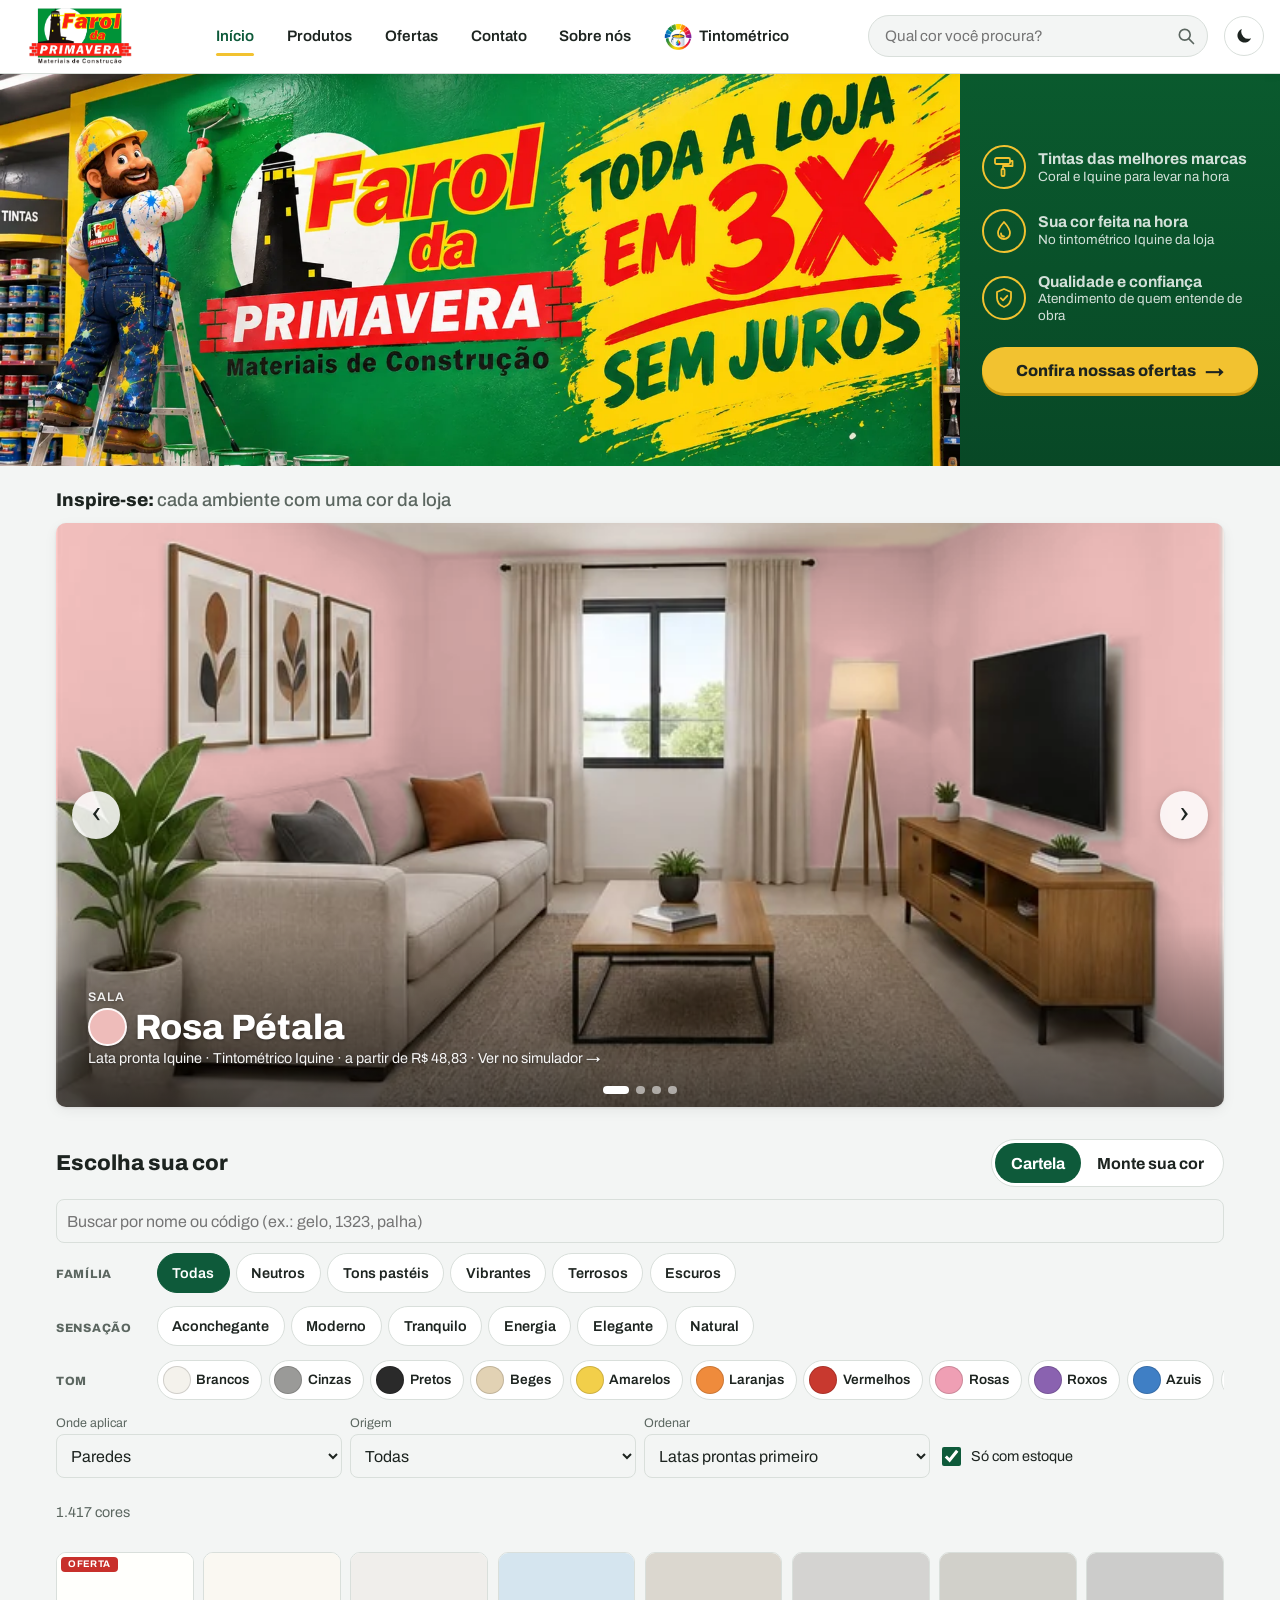
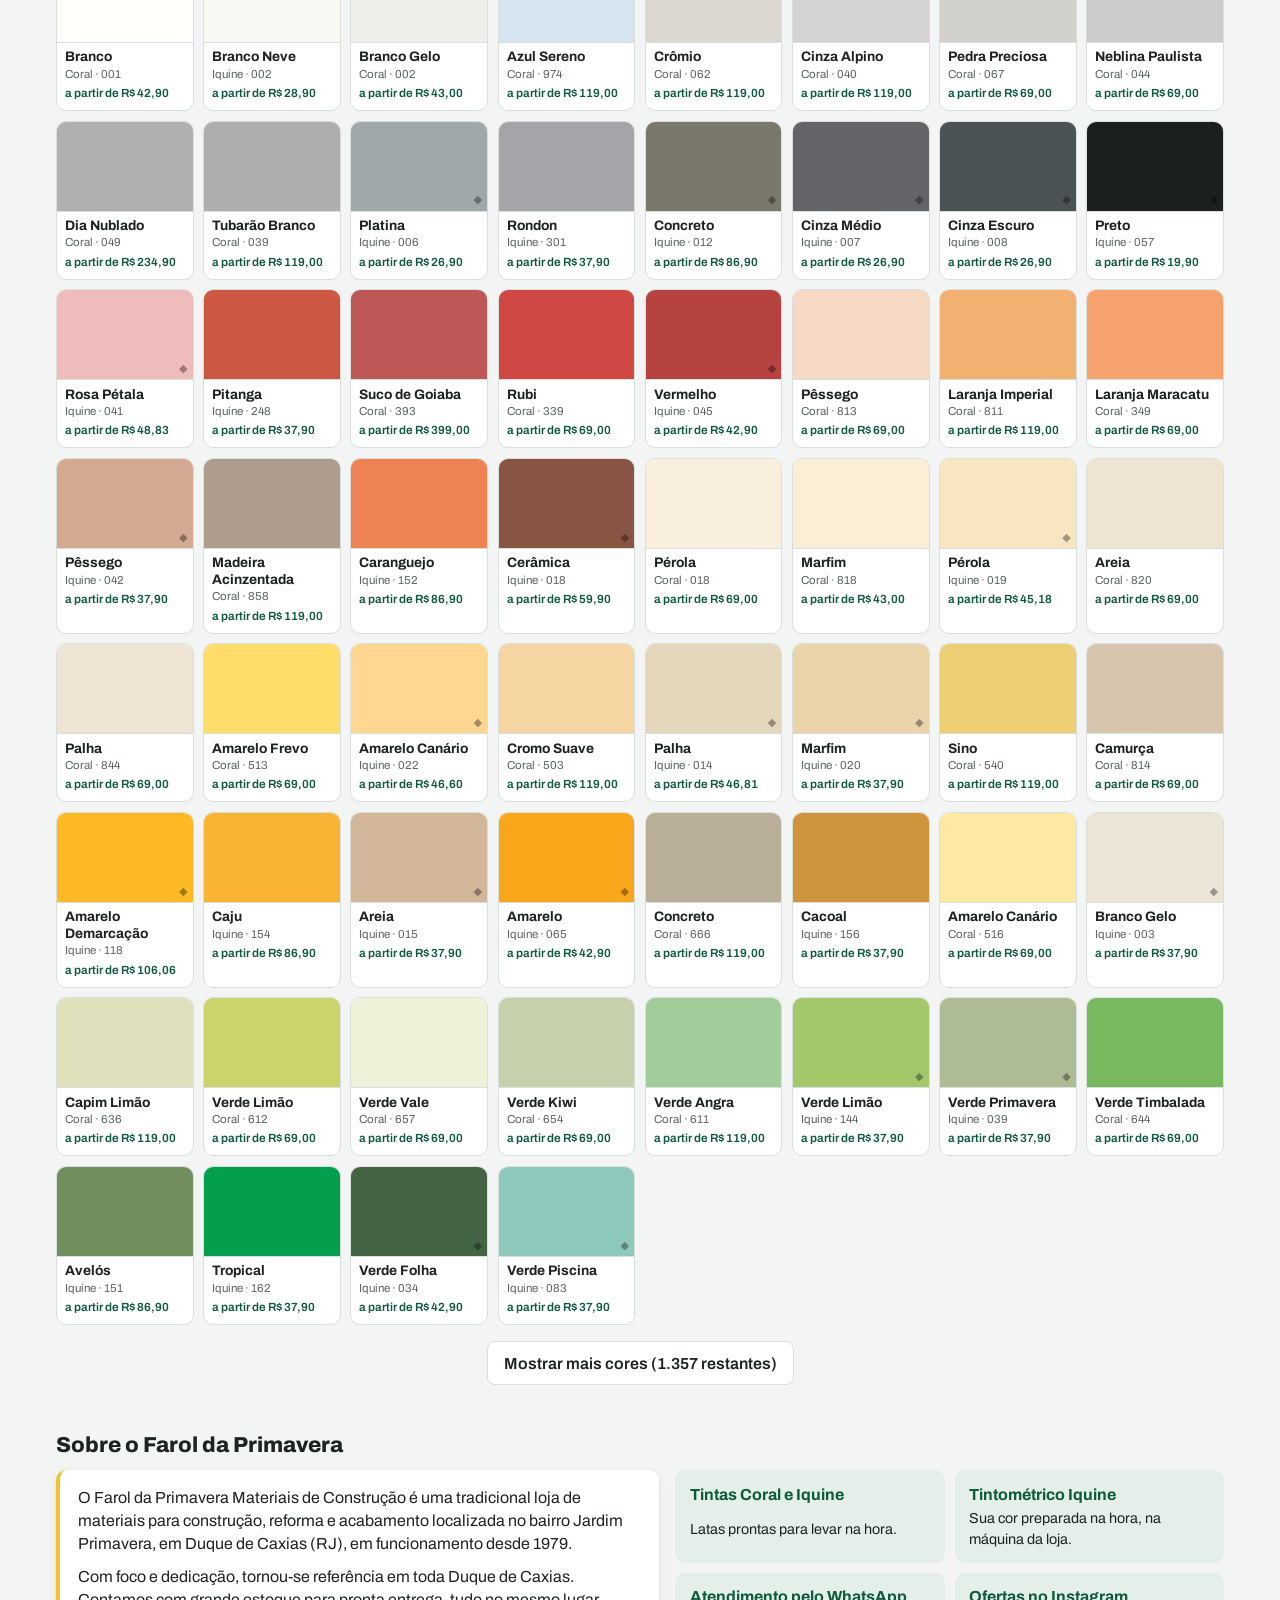
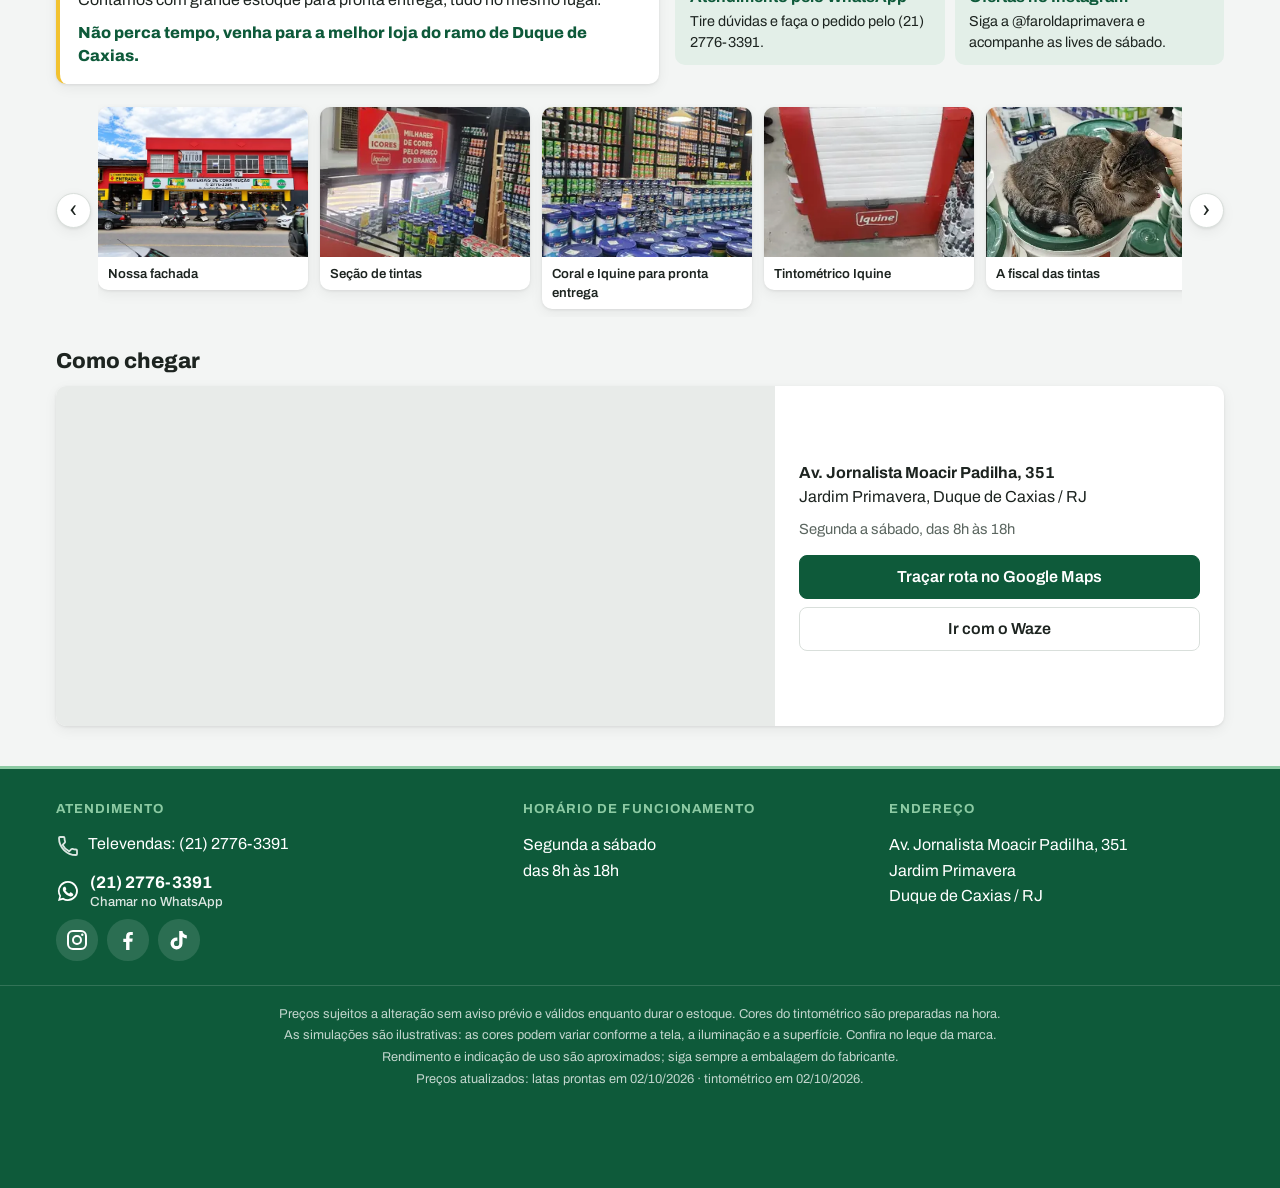
==== commit 2b73231e: "Rodapé novo, texto do Sobre, fotos da loja, mapa Como chegar e endereço na Av." ====
--- a/index.html
+++ b/index.html
@@ -65,7 +65,7 @@
     <div class="hero-conteudo">
       <img class="hero-img" src="marca/parede-loja-1440.webp" srcset="marca/parede-loja-800.webp 800w, marca/parede-loja-1440.webp 1440w"
         sizes="(min-width: 1100px) calc(100vw - 320px), 100vw"
-        alt="O mascote da Farol da Primavera pintando a parede da loja: toda a loja em 3x sem juros" width="1440" height="590">
+        alt="O mascote do Farol da Primavera pintando a parede da loja: toda a loja em 3x sem juros" width="1440" height="590">
       <aside class="hero-painel">
         <ul class="hero-itens">
           <li>
@@ -115,14 +115,14 @@
     <!-- 6. Sobre a loja (texto fixo) -->
     <section class="secao" id="sobre" aria-labelledby="tituloSobre">
       <div class="secao-topo">
-        <h2 id="tituloSobre">Sobre a Farol da Primavera</h2>
+        <h2 id="tituloSobre">Sobre o Farol da Primavera</h2>
       </div>
       <div class="sobre">
         <div class="sobre-texto">
-          <p>A Farol da Primavera é uma loja de materiais de construção na Av. Jornalista Moacir Padilha, 351.
-            Aqui você encontra o que precisa para a obra e a reforma: pisos e revestimentos, tintas e muito mais.</p>
-          <p>Este simulador mostra as tintas da loja aplicadas em ambientes, compara as linhas e calcula quanto comprar,
-            para você chegar no balcão já sabendo o que levar.</p>
+          <p>O Farol da Primavera Materiais de Construção é uma tradicional loja de materiais para construção, reforma e acabamento localizada no bairro Jardim Primavera, em Duque de Caxias (RJ), em funcionamento desde 1979.</p>
+          <p>Com foco e dedicação, tornou-se referência em toda Duque de Caxias.
+            Contamos com grande estoque para pronta entrega, tudo no mesmo lugar.</p>
+          <p class="sobre-chamada">Não perca tempo, venha para a melhor loja do ramo de Duque de Caxias.</p>
         </div>
         <ul class="sobre-itens">
           <li><b>Tintas Coral e Iquine</b><span>Latas prontas para levar na hora.</span></li>
@@ -131,30 +131,64 @@
           <li><b>Ofertas no Instagram</b><span>Siga a @faroldaprimavera e acompanhe as lives de sábado.</span></li>
         </ul>
       </div>
+      <!-- fotos da loja: faixa que passa sozinha; tocar abre a foto maior (js/inicio.js) -->
+      <div class="fotos-loja" aria-label="Fotos da loja">
+        <button type="button" class="faixa-seta" data-fotos="-1" aria-label="Fotos anteriores">‹</button>
+        <ul class="fotos-trilho" id="fotosLoja">
+          <li><button type="button" class="foto-loja" data-grande="imagens/loja/fachada-g.webp" data-legenda="Nossa fachada">
+            <img src="imagens/loja/fachada-p.webp" alt="Fachada da loja Farol da Primavera Materiais de Construção" loading="lazy" width="480" height="360"><span>Nossa fachada</span></button></li>
+          <li><button type="button" class="foto-loja" data-grande="imagens/loja/secao-tintas-g.webp" data-legenda="Seção de tintas">
+            <img src="imagens/loja/secao-tintas-p.webp" alt="Seção de tintas da loja, com latas Iquine e Coral" loading="lazy" width="480" height="360"><span>Seção de tintas</span></button></li>
+          <li><button type="button" class="foto-loja" data-grande="imagens/loja/prateleiras-g.webp" data-legenda="Coral e Iquine para pronta entrega">
+            <img src="imagens/loja/prateleiras-p.webp" alt="Prateleiras cheias de latas de tinta Coral e Iquine" loading="lazy" width="480" height="360"><span>Coral e Iquine para pronta entrega</span></button></li>
+          <li><button type="button" class="foto-loja" data-grande="imagens/loja/maquina-g.webp" data-legenda="Tintométrico Iquine">
+            <img src="imagens/loja/maquina-p.webp" alt="Máquina do tintométrico Iquine da loja" loading="lazy" width="480" height="360"><span>Tintométrico Iquine</span></button></li>
+          <li><button type="button" class="foto-loja" data-grande="imagens/loja/gato-g.webp" data-legenda="A fiscal das tintas">
+            <img src="imagens/loja/gato-p.webp" alt="Gata da loja deitada em cima de uma lata de tinta Iquine" loading="lazy" width="480" height="360"><span>A fiscal das tintas</span></button></li>
+        </ul>
+        <button type="button" class="faixa-seta" data-fotos="1" aria-label="Mais fotos">›</button>
+      </div>
+      <dialog class="foto-ampliada" id="fotoAmpliada" aria-label="Foto da loja">
+        <button type="button" class="detalhe-fechar" data-fechar-foto aria-label="Fechar">×</button>
+        <img id="fotoAmpliadaImg" alt="">
+        <p id="fotoAmpliadaLegenda"></p>
+      </dialog>
+    </section>
+
+    <!-- mapa da loja: Google Maps incorporado (não precisa de chave de API) + botões de rota -->
+    <section class="secao" id="como-chegar" aria-labelledby="tituloMapa">
+      <div class="secao-topo"><h2 id="tituloMapa">Como chegar</h2></div>
+      <div class="mapa">
+        <iframe class="mapa-frame" title="Mapa: Farol da Primavera na Av. Jornalista Moacir Padilha, 351"
+          src="https://www.google.com/maps?q=Farol%20da%20Primavera%20Materiais%20de%20Constru%C3%A7%C3%A3o%2C%20Av.%20Jornalista%20Moacir%20Padilha%2C%20351%20-%20Jardim%20Primavera%2C%20Duque%20de%20Caxias%20-%20RJ&amp;z=16&amp;output=embed"
+          loading="lazy" referrerpolicy="no-referrer-when-downgrade" allowfullscreen></iframe>
+        <div class="mapa-info">
+          <p class="mapa-end"><b>Av. Jornalista Moacir Padilha, 351</b><br>Jardim Primavera, Duque de Caxias / RJ</p>
+          <p class="mapa-hora">Segunda a sábado, das 8h às 18h</p>
+          <div class="mapa-botoes">
+            <a class="botao primario" href="https://www.google.com/maps/dir/?api=1&amp;destination=Farol%20da%20Primavera%20Materiais%20de%20Constru%C3%A7%C3%A3o%2C%20Av.%20Jornalista%20Moacir%20Padilha%2C%20351%20-%20Jardim%20Primavera%2C%20Duque%20de%20Caxias%20-%20RJ" target="_blank" rel="noopener">Traçar rota no Google Maps</a>
+            <a class="botao" href="https://waze.com/ul?q=Farol%20da%20Primavera%20Materiais%20de%20Constru%C3%A7%C3%A3o%2C%20Av.%20Jornalista%20Moacir%20Padilha%2C%20351%20-%20Jardim%20Primavera%2C%20Duque%20de%20Caxias%20-%20RJ&amp;navigate=yes" target="_blank" rel="noopener">Ir com o Waze</a>
+          </div>
+        </div>
+      </div>
     </section>
   </main>
 
   <footer class="rodape" id="contato">
     <div class="rodape-conteudo">
       <div class="rodape-bloco">
-        <h2>Endereço</h2>
-        <p>Av. Jornalista Moacir Padilha, 351</p>
-      </div>
-      <div class="rodape-bloco">
-        <h2>Horário</h2>
-        <p>Segunda a sábado, das 8h às 18h</p>
-      </div>
-      <div class="rodape-bloco">
         <h2>Atendimento</h2>
+        <ul class="rodape-lista">
+          <li><a href="tel:+552127763391">
+            <svg viewBox="0 0 24 24" aria-hidden="true"><path d="M6.6 10.8a15.2 15.2 0 0 0 6.6 6.6l2.2-2.2a1 1 0 0 1 1-.25 11.4 11.4 0 0 0 3.6.57 1 1 0 0 1 1 1V20a1 1 0 0 1-1 1A17 17 0 0 1 3 4a1 1 0 0 1 1-1h3.5a1 1 0 0 1 1 1c0 1.25.2 2.45.57 3.57a1 1 0 0 1-.25 1z" fill="none" stroke="currentColor" stroke-width="1.8" stroke-linejoin="round"/></svg>
+            <span>Televendas: (21) 2776-3391</span></a></li>
+        </ul>
         <!-- mesmo número de WHATSAPP em js/app.js -->
         <a class="rodape-whats" href="https://wa.me/552127763391" target="_blank" rel="noopener">
           <svg viewBox="0 0 24 24" aria-hidden="true"><path d="M12 2a10 10 0 0 0-8.6 15.1L2 22l5-1.3A10 10 0 1 0 12 2zm0 18.2c-1.6 0-3.1-.4-4.4-1.2l-.3-.2-3 .8.8-2.9-.2-.3A8.2 8.2 0 1 1 12 20.2zm4.5-6.1c-.2-.1-1.5-.7-1.7-.8-.2-.1-.4-.1-.6.1l-.8 1c-.1.2-.3.2-.5.1a6.7 6.7 0 0 1-3.3-2.9c-.3-.4.2-.4.7-1.3.1-.2 0-.3 0-.4l-.8-1.8c-.2-.5-.4-.4-.6-.4h-.5c-.2 0-.4.1-.7.3-.2.2-.9.9-.9 2.2s.9 2.6 1.1 2.7c.1.2 1.8 2.8 4.4 3.9 1.6.7 2.3.8 3.1.6.5-.1 1.5-.6 1.7-1.2.2-.6.2-1.1.1-1.2l-.7-.3z"/></svg>
           <span>(21) 2776-3391<small>Chamar no WhatsApp</small></span>
         </a>
-      </div>
-      <div class="rodape-bloco">
-        <h2>Redes sociais</h2>
-        <ul class="redes">
+        <ul class="redes" aria-label="Redes sociais">
           <li><a href="https://www.instagram.com/faroldaprimavera/" target="_blank" rel="noopener" aria-label="Instagram">
             <svg viewBox="0 0 24 24" aria-hidden="true"><rect x="3" y="3" width="18" height="18" rx="5" fill="none" stroke="currentColor" stroke-width="2"/><circle cx="12" cy="12" r="4" fill="none" stroke="currentColor" stroke-width="2"/><circle cx="17.3" cy="6.7" r="1.2"/></svg></a></li>
           <li><a href="https://www.facebook.com/FarolDaPrimavera/" target="_blank" rel="noopener" aria-label="Facebook">
@@ -162,6 +196,14 @@
           <li><a href="https://www.tiktok.com/@faroldaprimavera" target="_blank" rel="noopener" aria-label="TikTok">
             <svg viewBox="0 0 24 24" aria-hidden="true"><path d="M16.6 5.8A4.3 4.3 0 0 1 15.5 3h-3.3v12.4a2.6 2.6 0 1 1-2.6-2.6c.3 0 .5 0 .8.1V9.5a6 6 0 1 0 5.1 5.9V9.1a7.4 7.4 0 0 0 4.3 1.4V7.2c-1 0-2.5-.5-3.2-1.4z"/></svg></a></li>
         </ul>
+      </div>
+      <div class="rodape-bloco">
+        <h2>Horário de funcionamento</h2>
+        <p>Segunda a sábado<br>das 8h às 18h</p>
+      </div>
+      <div class="rodape-bloco">
+        <h2>Endereço</h2>
+        <p>Av. Jornalista Moacir Padilha, 351<br>Jardim Primavera<br>Duque de Caxias / RJ</p>
       </div>
     </div>
     <div class="rodape-avisos">
--- a/css/styles.css
+++ b/css/styles.css
@@ -881,6 +881,11 @@
 }
 .monte-escolha[hidden] { display: none; }
 .monte-escolha .amostra { width: 48px; height: 48px; }
+.monte-previa { width: 150px; height: auto; border-radius: 8px; flex: none; }
+@media (max-width: 599px) {
+  .monte-escolha { flex-wrap: wrap; }
+  .monte-previa { width: 100%; }
+}
 .monte-escolha div { flex: 1; display: flex; flex-direction: column; line-height: 1.25; }
 .monte-escolha small { color: var(--suave); }
 
@@ -929,6 +934,7 @@
 }
 .sobre-texto p { margin: 0 0 0.6rem; }
 .sobre-texto p:last-child { margin-bottom: 0; color: var(--suave); }
+.sobre-texto p.sobre-chamada { font-weight: 800; color: var(--verde-texto); }
 .sobre-itens { list-style: none; margin: 0; padding: 0; display: grid; grid-template-columns: repeat(auto-fit, minmax(min(100%, 220px), 1fr)); gap: 0.6rem; }
 .sobre-itens li {
   display: grid;
@@ -943,6 +949,73 @@
 @media (min-width: 900px) {
   .sobre { grid-template-columns: 1.1fr 1fr; align-items: start; }
   .sobre-itens { grid-template-columns: 1fr 1fr; }
+}
+
+/* fotos da loja (embaixo do "Sobre"): faixa de fotos pequenas */
+.fotos-loja { display: flex; align-items: center; gap: 0.4rem; margin-top: 1.25rem; }
+.fotos-trilho {
+  flex: 1;
+  min-width: 0;
+  list-style: none;
+  margin: 0;
+  padding: 0.2rem 0.1rem 0.5rem;
+  display: flex;
+  gap: 12px;
+  overflow-x: auto;
+  scroll-snap-type: x mandatory;
+  scrollbar-width: thin;
+}
+.fotos-trilho li { flex: none; width: 210px; scroll-snap-align: start; }
+.foto-loja {
+  display: grid;
+  width: 100%;
+  padding: 0;
+  border: 0;
+  border-radius: var(--raio);
+  overflow: hidden;
+  background: var(--superficie);
+  box-shadow: var(--sombra);
+  color: var(--texto);
+  text-align: left;
+  cursor: zoom-in;
+}
+.foto-loja img { width: 100%; height: 150px; object-fit: cover; transition: transform 0.3s; }
+.foto-loja:hover img { transform: scale(1.04); }
+.foto-loja span { padding: 0.45rem 0.6rem; font-size: 0.82rem; font-weight: 600; }
+@media (max-width: 599px) {
+  .fotos-trilho li { width: 160px; }
+  .foto-loja img { height: 120px; }
+}
+
+.foto-ampliada {
+  width: min(92vw, 900px);
+  max-height: 92vh;
+  padding: 0;
+  border: 0;
+  border-radius: var(--raio);
+  background: var(--superficie);
+  color: var(--texto);
+  overflow: hidden;
+}
+.foto-ampliada::backdrop { background: rgba(0, 0, 0, 0.75); }
+.foto-ampliada img { display: block; width: 100%; max-height: calc(92vh - 3rem); object-fit: contain; background: #000; }
+.foto-ampliada p { margin: 0; padding: 0.7rem 1rem; font-weight: 600; }
+.foto-ampliada .detalhe-fechar { display: block; }
+
+/* ---------- Como chegar (mapa) ---------- */
+.mapa { display: grid; background: var(--superficie); border-radius: var(--raio); box-shadow: var(--sombra); overflow: hidden; }
+.mapa-frame { display: block; width: 100%; height: 280px; border: 0; background: var(--foto-fundo); }
+.mapa-info { display: grid; gap: 0.6rem; align-content: center; padding: 1rem 1.1rem 1.2rem; }
+.mapa-info p { margin: 0; }
+.mapa-end { line-height: 1.5; }
+.mapa-hora { color: var(--suave); font-size: 0.92rem; }
+.mapa-botoes { display: flex; flex-wrap: wrap; gap: 0.5rem; margin-top: 0.3rem; }
+.mapa-botoes .botao { flex: 1 1 auto; }
+@media (min-width: 820px) {
+  .mapa { grid-template-columns: 1.6fr 1fr; }
+  .mapa-frame { height: 340px; }
+  .mapa-info { padding: 1.5rem; }
+  .mapa-botoes { flex-direction: column; }
 }
 
 /* ---------- Página de produtos ---------- */
@@ -1373,7 +1446,7 @@
   gap: 0.05rem;
   width: 3.4rem;
   height: 3.4rem;
-  border: 0;
+  border: 2px solid #fff; /* contorno branco: aparece também em cima do rodapé verde */
   border-radius: 50%;
   background: var(--verde);
   color: #fff;
@@ -1421,12 +1494,23 @@
   margin: 0 auto;
   padding: 2rem 1rem 1.5rem;
   display: grid;
-  grid-template-columns: repeat(auto-fit, minmax(min(100%, 220px), 1fr));
-  gap: 1.5rem;
-}
+  gap: 1.75rem;
+}
+@media (min-width: 720px) {
+  .rodape-conteudo { grid-template-columns: 1.3fr 1fr 1fr; gap: 2rem; }
+}
+
+/* cada bloco desce: título e, embaixo, um item por linha */
+.rodape-bloco { display: grid; align-content: start; gap: 0.6rem; justify-items: start; }
+.rodape-lista { list-style: none; margin: 0; padding: 0; display: grid; gap: 0.45rem; }
+.rodape-lista a { display: inline-flex; align-items: flex-start; gap: 0.5rem; text-decoration: none; font-size: 1rem; }
+.rodape-lista a:hover span { text-decoration: underline; }
+.rodape-lista svg { width: 1.2rem; height: 1.2rem; margin-top: 0.1rem; fill: none; opacity: 0.85; }
+.quebra { overflow-wrap: anywhere; }
+.rodape-bloco p { line-height: 1.6; }
 
 .rodape h2 {
-  font-size: 0.78rem;
+  font-size: 0.82rem;
   font-weight: 700;
   text-transform: uppercase;
   letter-spacing: 0.08em;
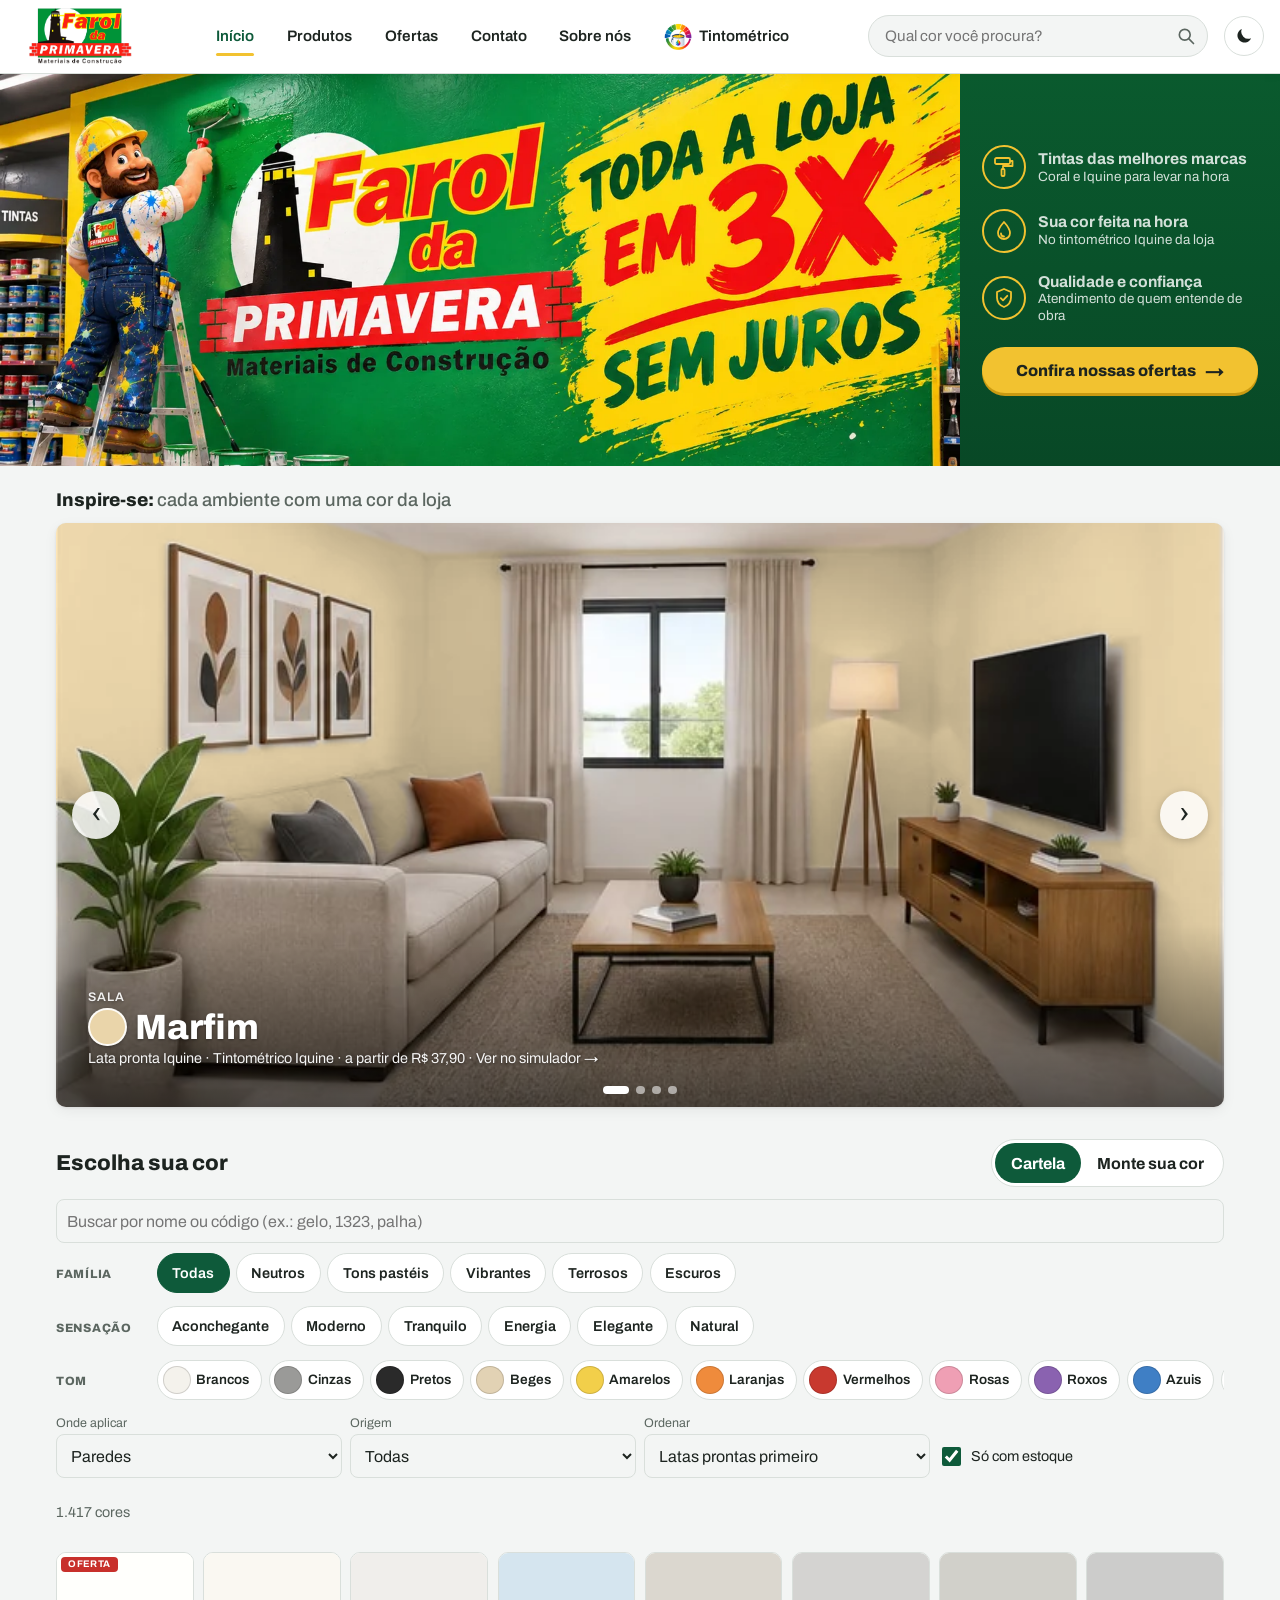
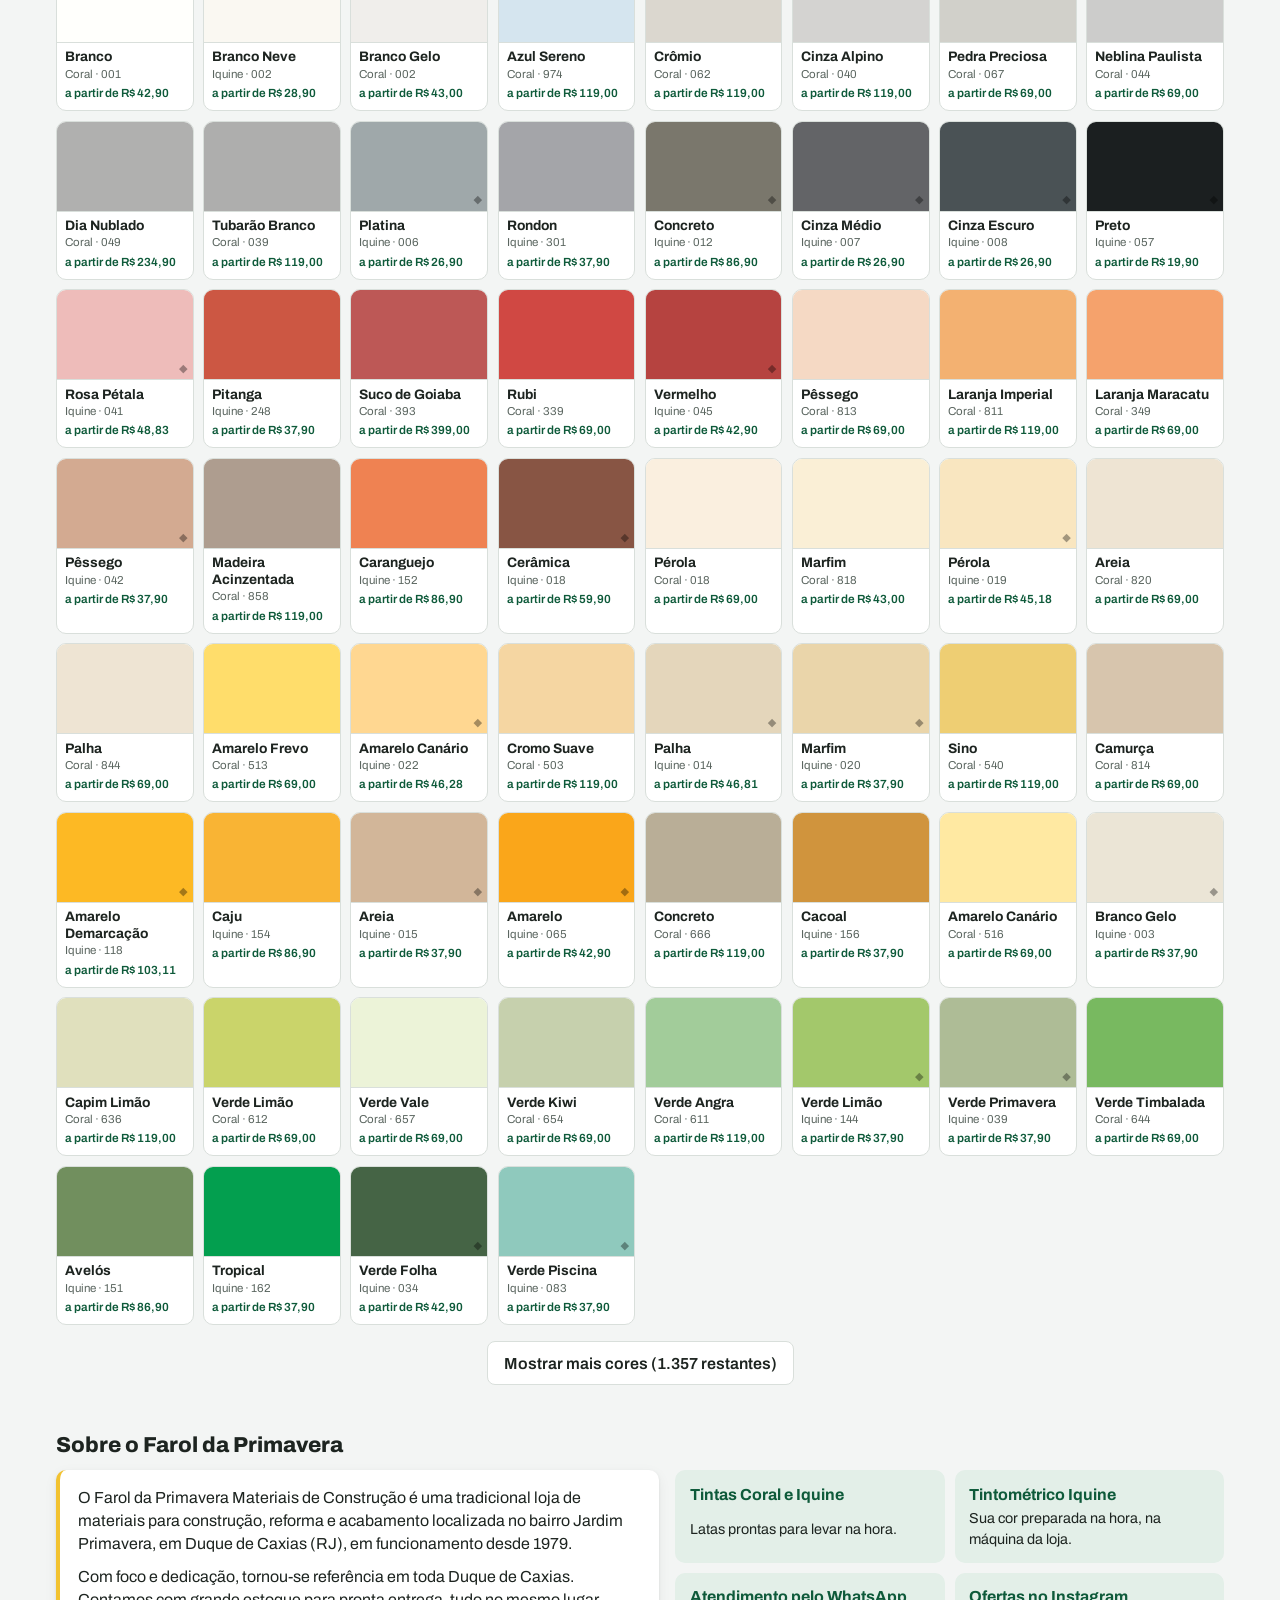
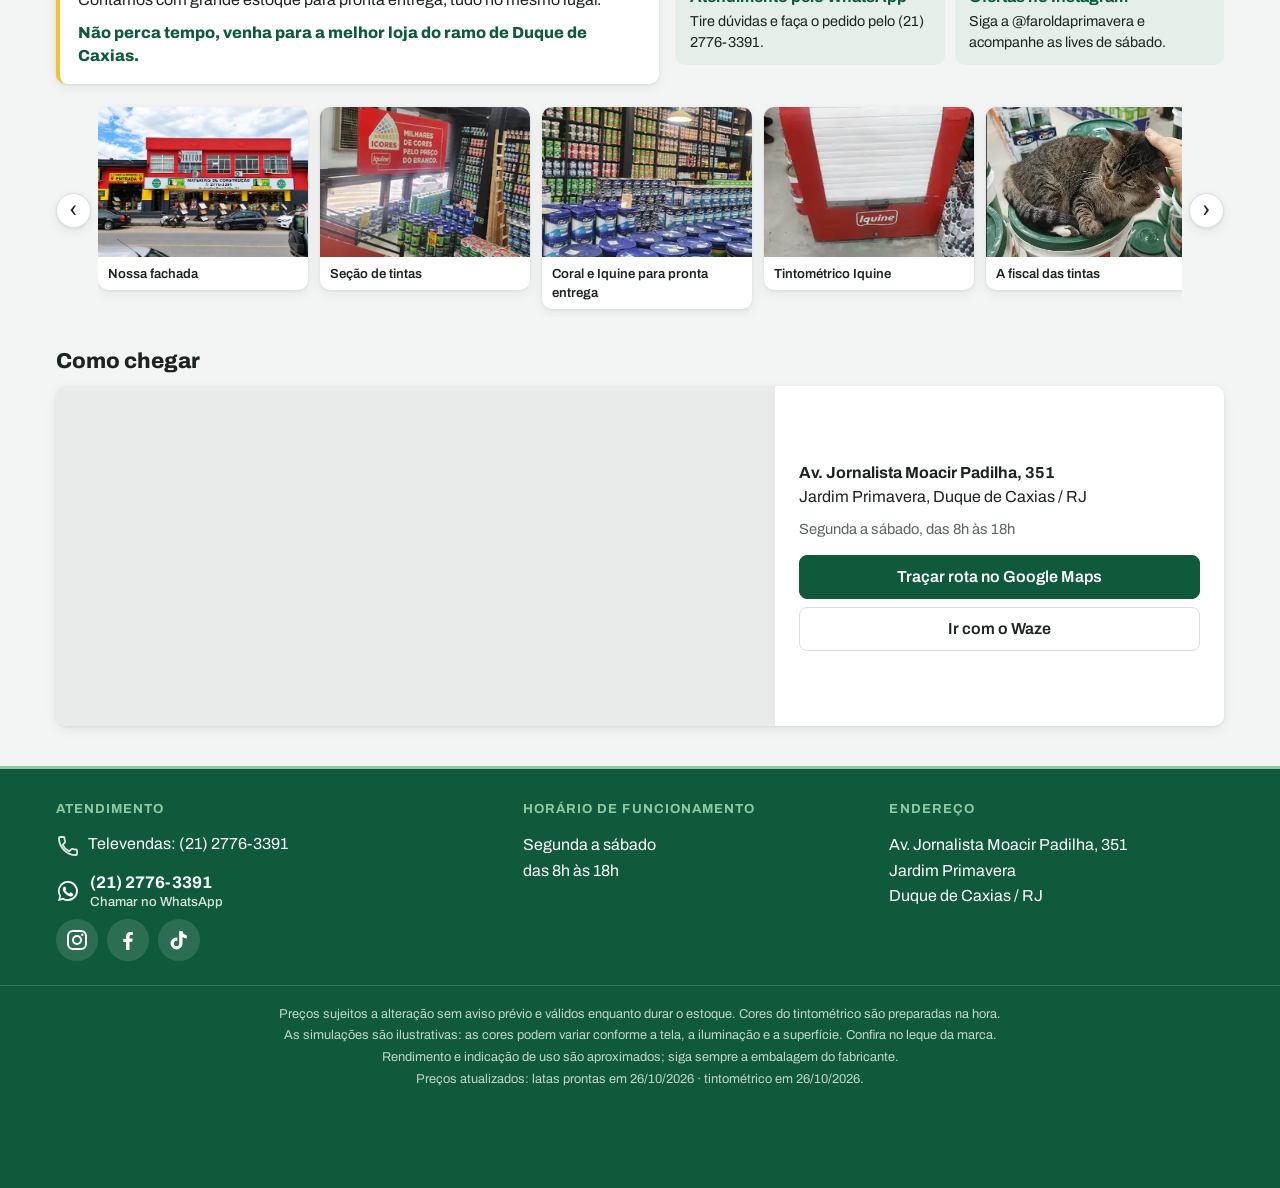
==== commit 5c6b6b70: "Modo totem: volta ao início após 5 min sem interação" ====
--- a/index.html
+++ b/index.html
@@ -234,6 +234,7 @@
   <script src="js/cartela.js"></script>
   <script src="js/monte.js"></script>
   <script src="js/inicio.js"></script>
+  <script src="js/totem.js"></script>
   <script src="js/pwa.js"></script>
 </body>
 </html>
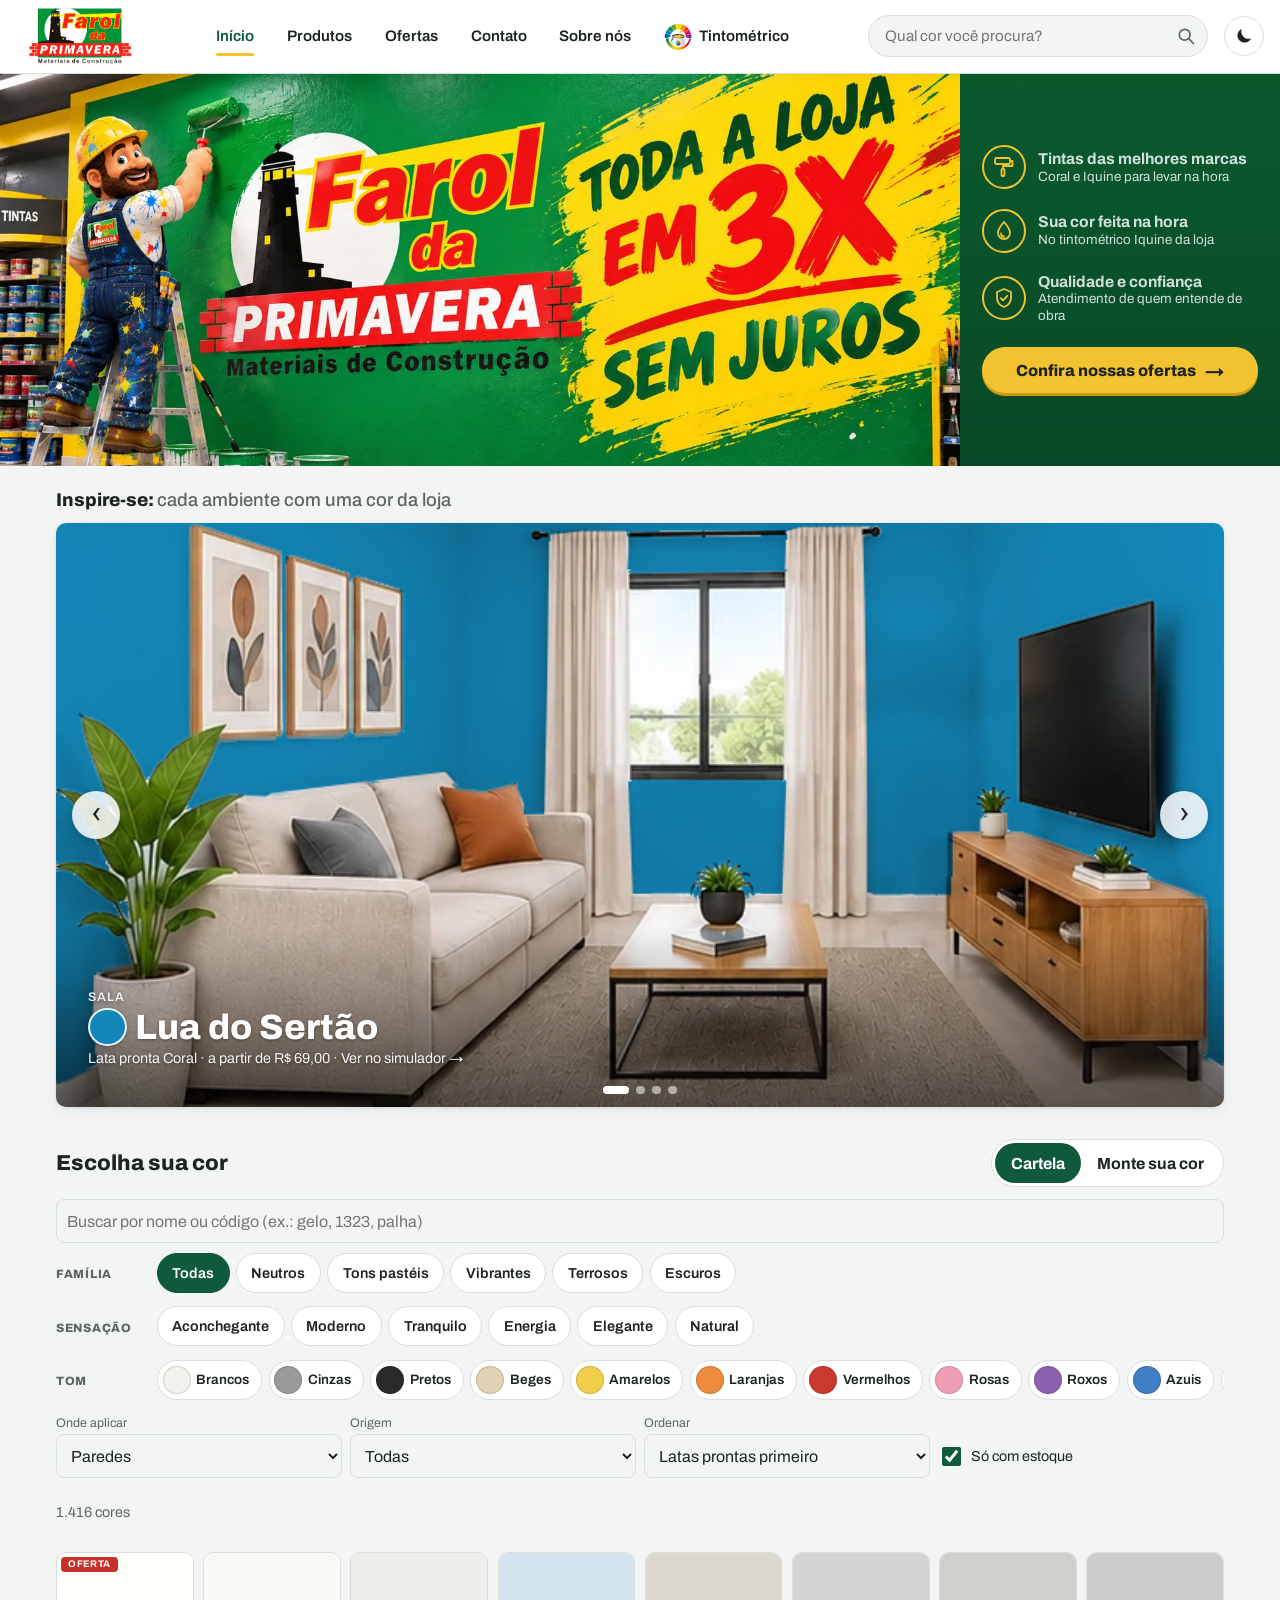
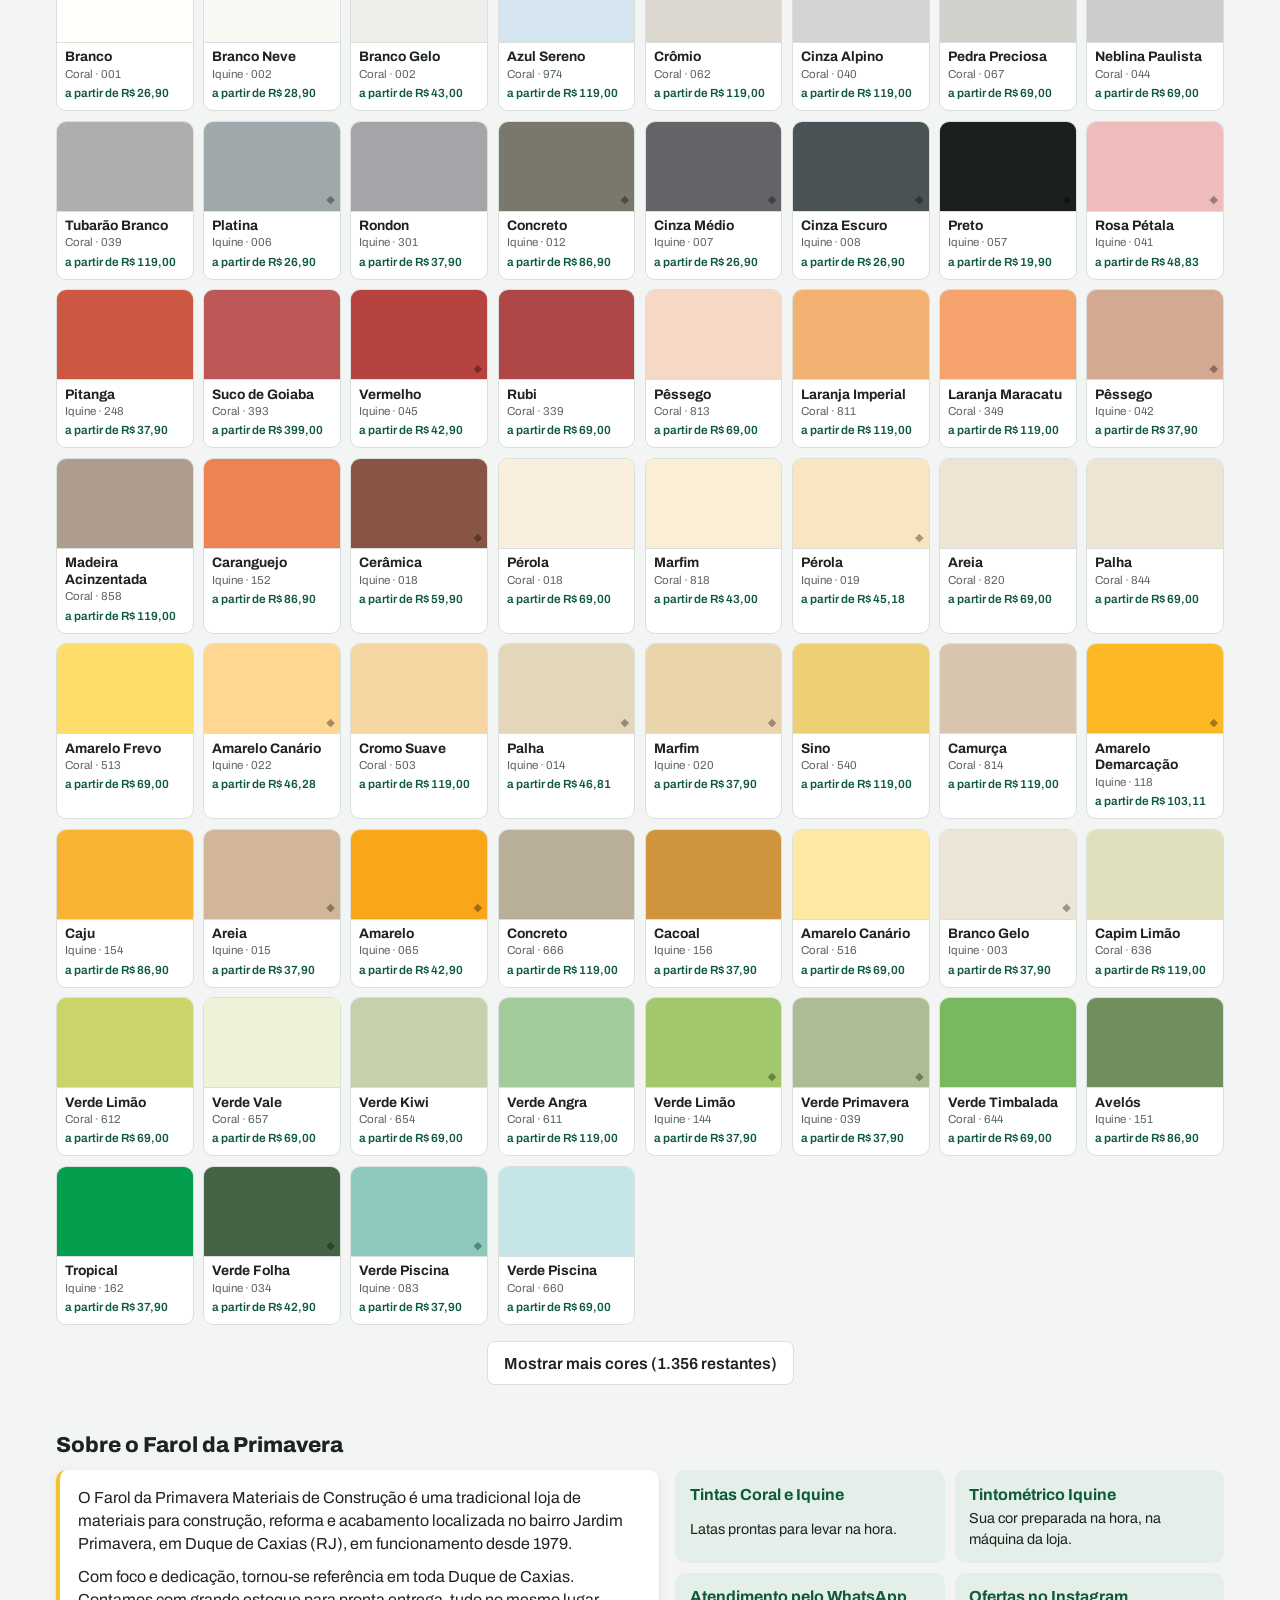
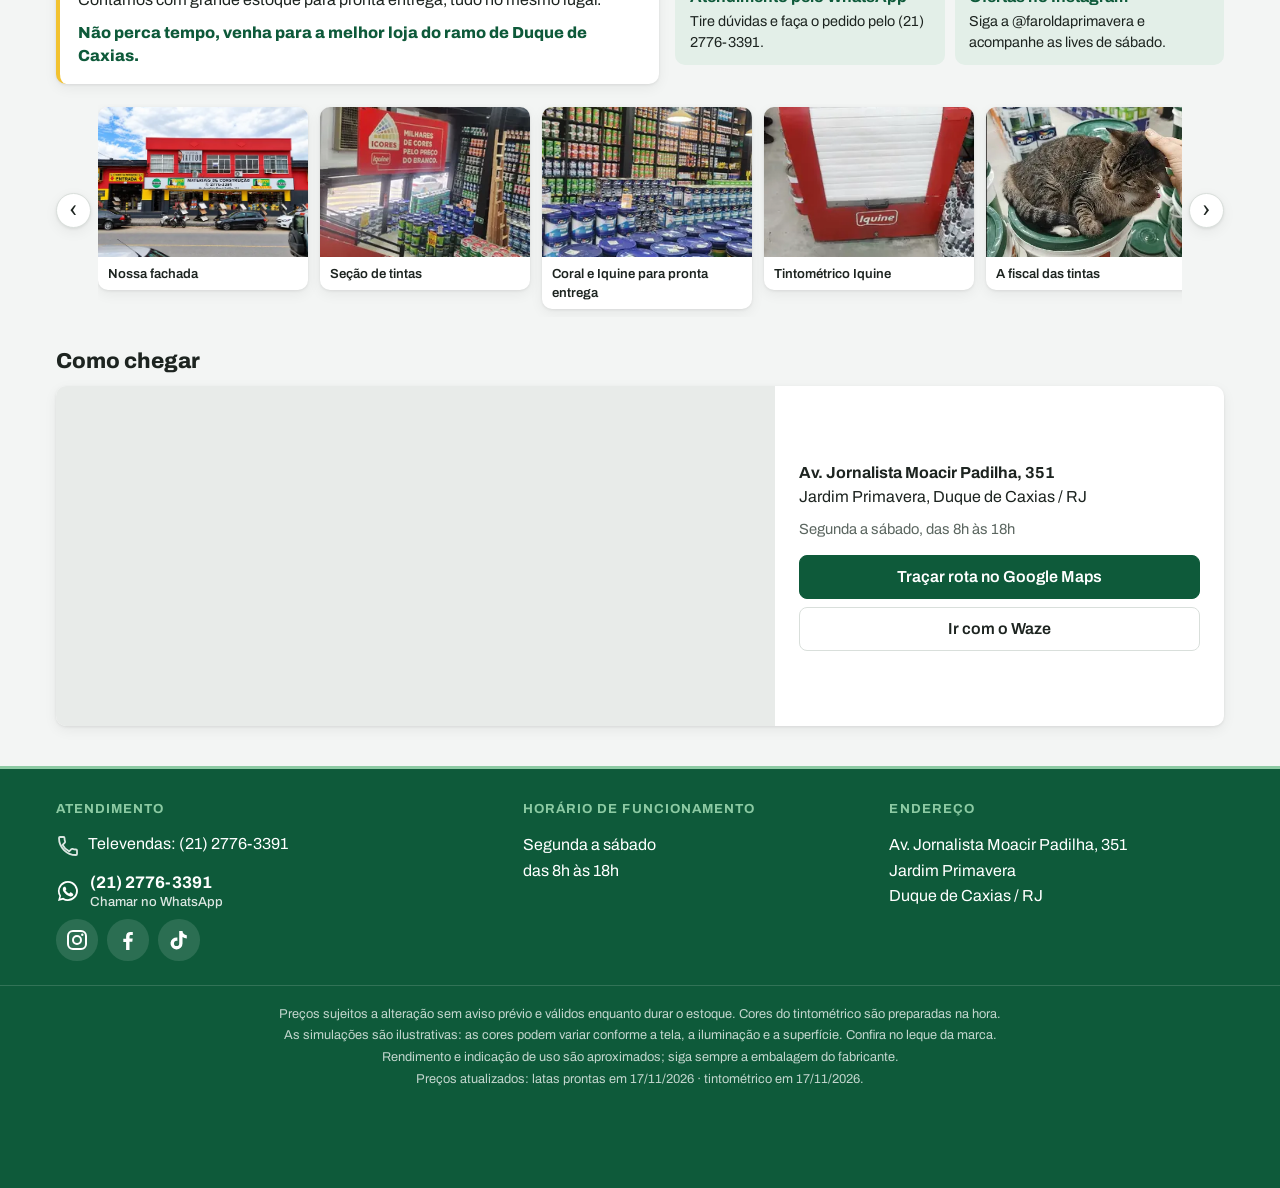
==== commit 88bc6a54: "Totem sem banner, Contato/Sobre nos e redes sociais; estoque de 17/11/2026; sw v13" ====
--- a/index.html
+++ b/index.html
@@ -24,6 +24,9 @@
     try {
       var tema = localStorage.getItem("tema");
       if (tema === "claro" || tema === "escuro") document.documentElement.dataset.tema = tema;
+      // modo totem já no início, para o banner e o menu não piscarem antes de sumir (js/totem.js)
+      var t = new URLSearchParams(location.search).get("totem");
+      if (t === "1" || (t !== "0" && localStorage.getItem("farol-totem") === "1")) document.documentElement.dataset.totem = "1";
     } catch (e) {}
   </script>
 </head>
--- a/css/styles.css
+++ b/css/styles.css
@@ -569,6 +569,29 @@
 }
 .vitrine-foto canvas { width: 100%; height: auto; display: block; }
 
+/* QR Code no canto da foto: abre esta cor + ambiente no celular (aparece até em foto da tela) */
+.qr-foto {
+  position: absolute;
+  left: 0.6rem;
+  bottom: 0.6rem;
+  display: flex;
+  flex-direction: column;
+  align-items: center;
+  gap: 0.3rem;
+  width: clamp(84px, 15%, 128px);
+  padding: 0.4rem 0.4rem 0.35rem;
+  background: #fff; /* branco também no modo escuro, para a câmera ler */
+  border-radius: 10px;
+  box-shadow: 0 2px 10px rgba(0, 0, 0, 0.25);
+  line-height: 1.1;
+}
+.qr-foto[hidden] { display: none; }
+.qr-foto-codigo { width: 100%; aspect-ratio: 1; }
+.qr-foto-codigo svg { display: block; width: 100%; height: 100%; }
+.qr-foto span { color: #1d2420; font-size: 0.72rem; font-weight: 700; text-align: center; white-space: nowrap; }
+/* no celular o cliente já está com a página na mão: usa o botão Compartilhar */
+@media (max-width: 560px) { .qr-foto { display: none; } :root[data-totem] .qr-foto:not([hidden]) { display: flex; } }
+
 .ver-original {
   position: absolute;
   right: 0.6rem;
@@ -635,6 +658,17 @@
 .cor-mesmas { margin: 0; font-size: 0.88rem; color: var(--suave); }
 .cor-acoes { display: flex; flex-wrap: wrap; gap: 0.5rem; }
 .cor-acoes .botao { flex: 1 1 auto; }
+
+/* totem (js/totem.js marca a página): compartilhar/copiar link não serve no aparelho da loja */
+:root[data-totem] #btnLink { display: none; }
+/* no totem: sem banner de campanha, sem Contato/Sobre nós no menu e sem redes sociais no rodapé */
+:root[data-totem] .hero,
+:root[data-totem] .menu a[data-secao="contato"],
+:root[data-totem] .menu a[data-secao="sobre"],
+:root[data-totem] .redes { display: none; }
+/* no rodapé o número continua à vista, mas sem abrir o WhatsApp no aparelho da loja */
+:root[data-totem] .rodape-whats { pointer-events: none; }
+:root[data-totem] .rodape-whats small { display: none; }
 
 /* barrinha fixa com a cor escolhida (aparece quando a foto sai da tela) */
 .barra-cor {
